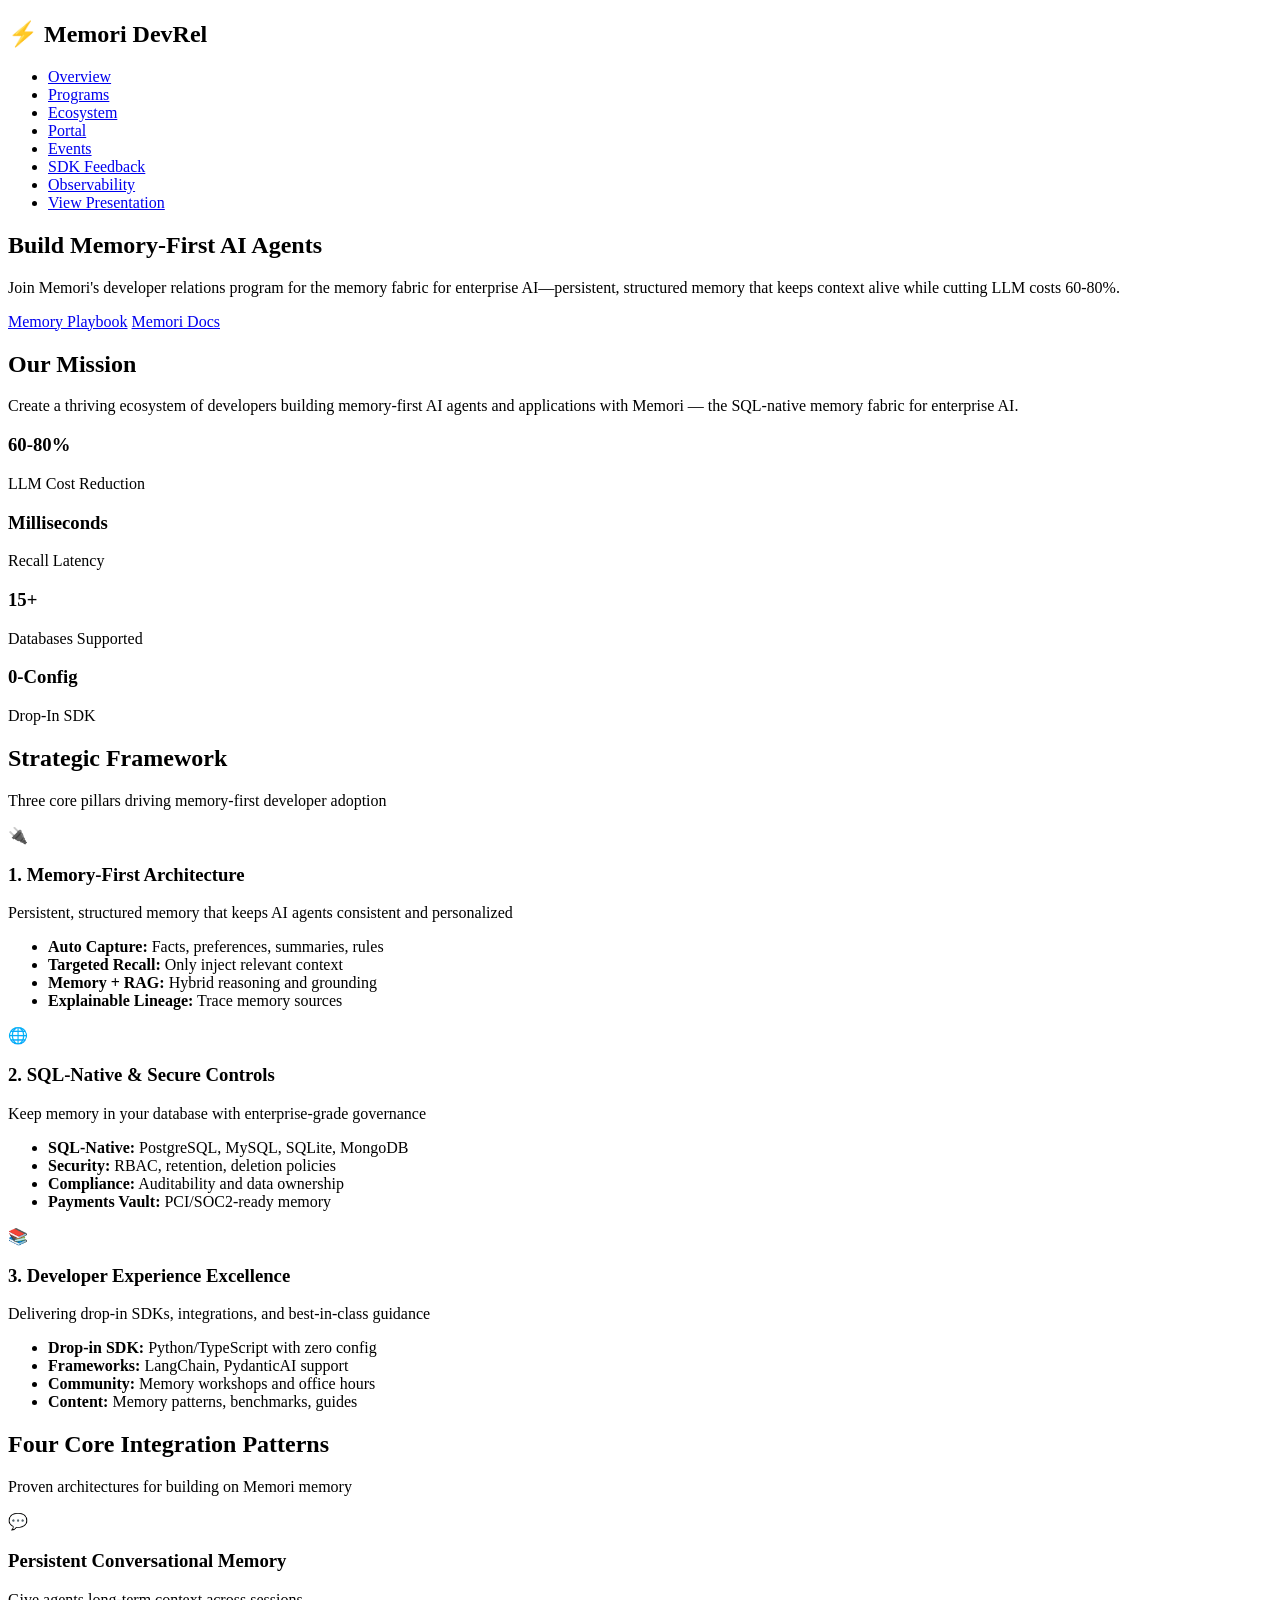
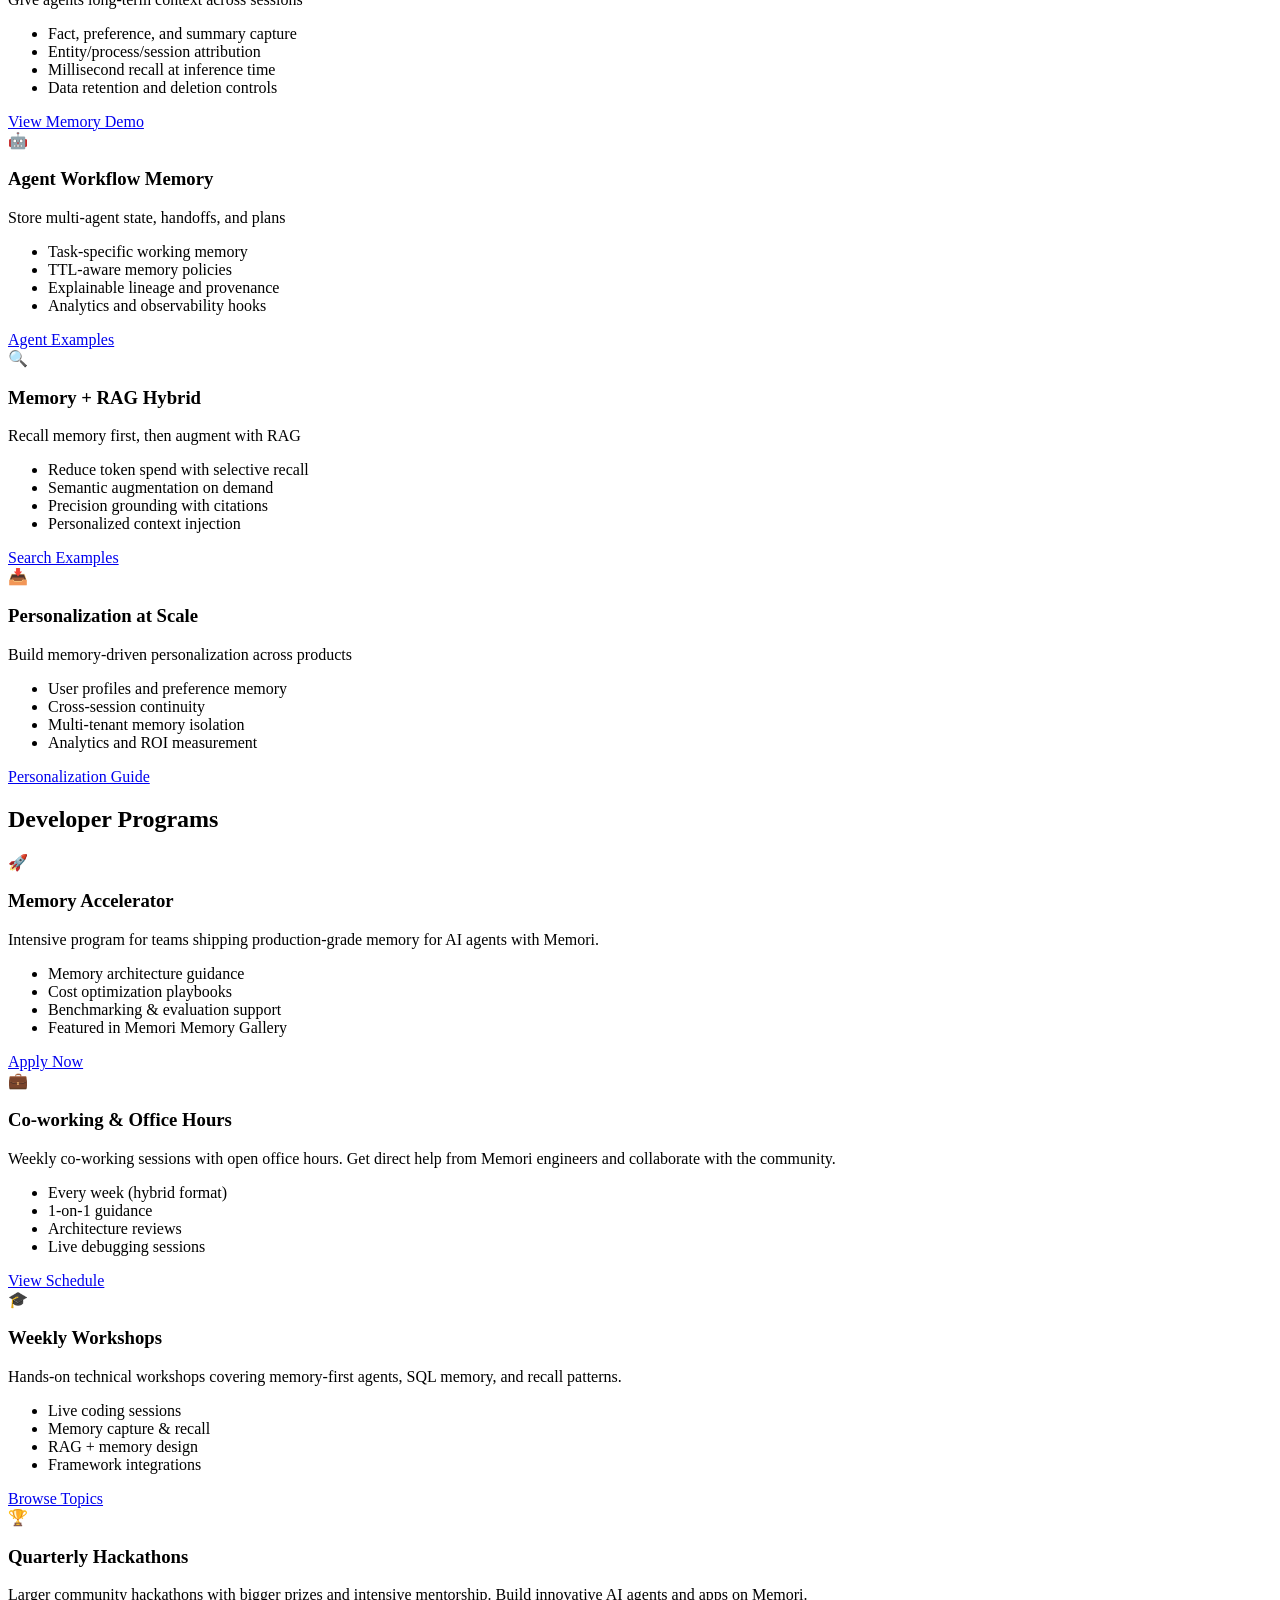
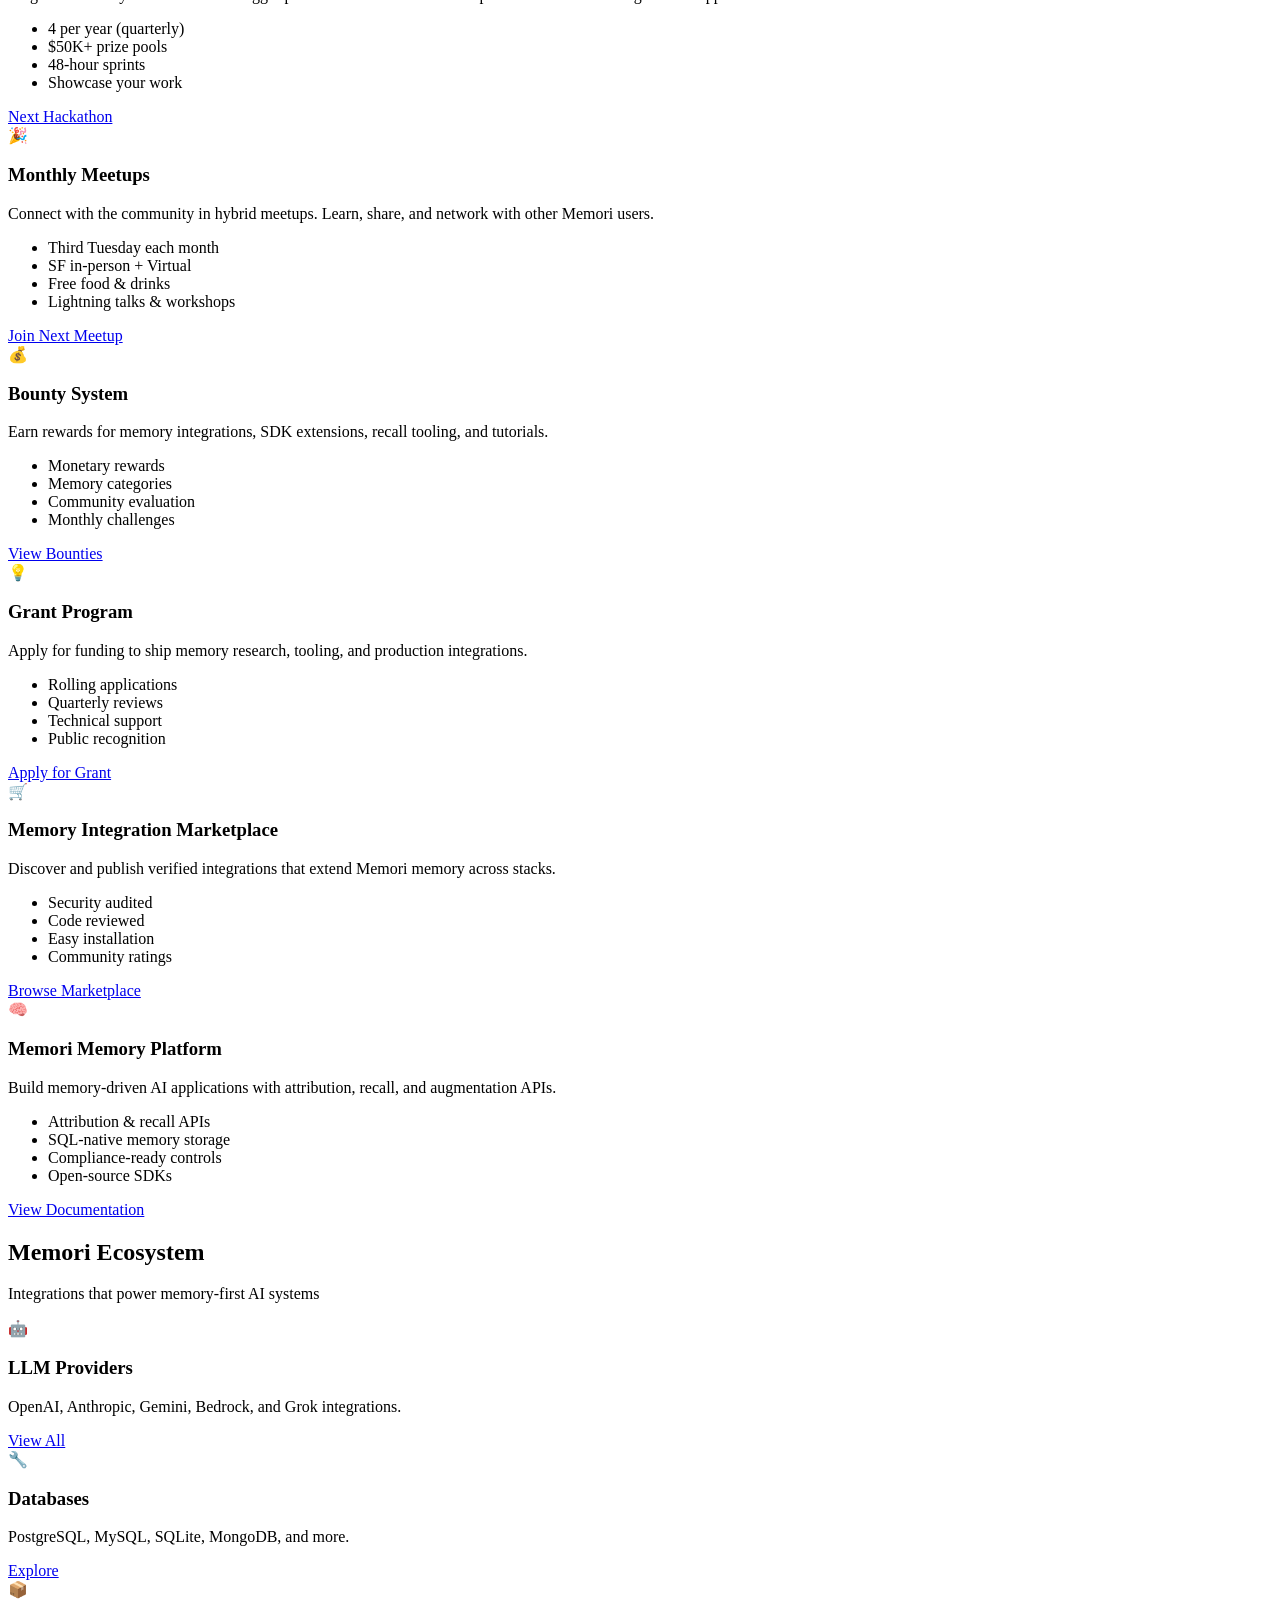
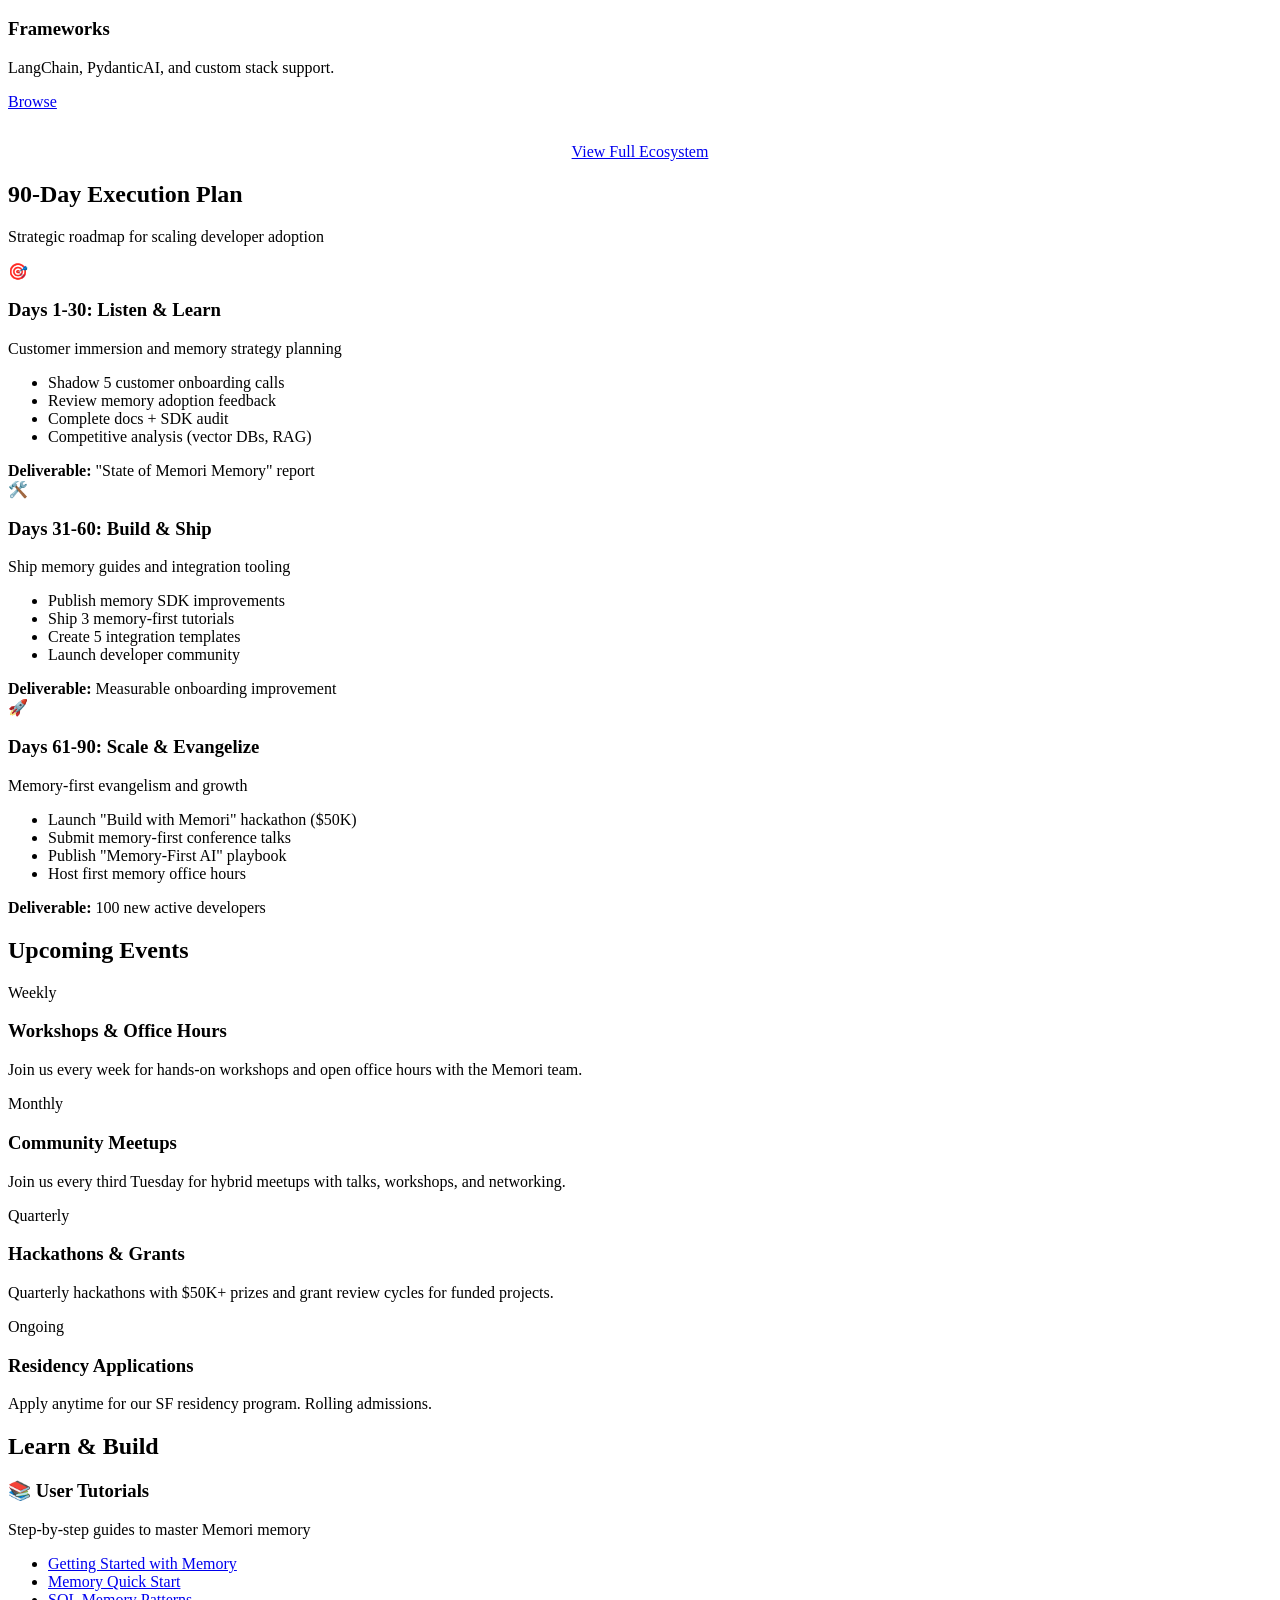
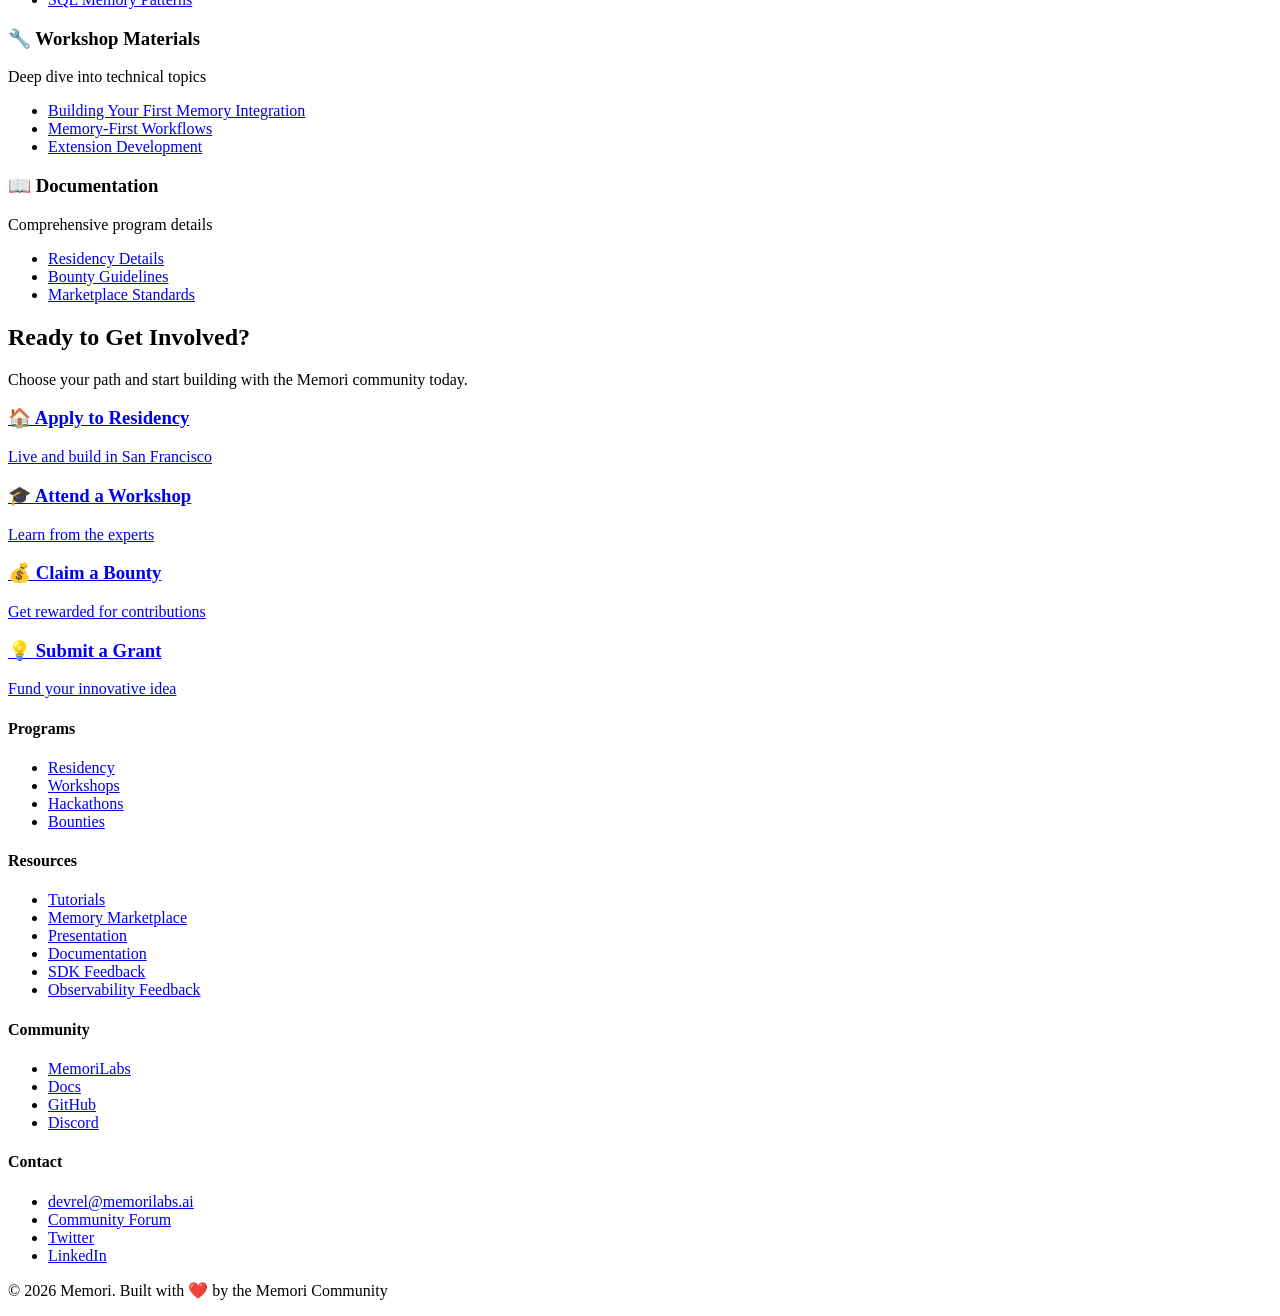
==== index.html @ 52a0c921 "Add SDK feedback pages with developer experience proposals - Add sdk-feedback.html proposing Local D" ====
<!DOCTYPE html>
<html lang="en">
<head>
    <meta charset="UTF-8">
    <meta name="viewport" content="width=device-width, initial-scale=1.0">
    <title>Memori Developer Relations Strategy</title>
    <link rel="stylesheet" href="assets/css/style.css">
</head>
<body>
    <header>
        <nav>
            <div class="logo">
                <h1>⚡ Memori DevRel</h1>
            </div>
            <ul class="nav-links">
                <li><a href="#overview">Overview</a></li>
                <li><a href="#programs">Programs</a></li>
                <li><a href="ecosystem.html">Ecosystem</a></li>
                <li><a href="portal.html">Portal</a></li>
                <li><a href="#events">Events</a></li>
                <li><a href="sdk-feedback.html">SDK Feedback</a></li>
                <li><a href="sdk-feedback-observability.html">Observability</a></li>
                <li><a href="presentation.html" class="cta-btn">View Presentation</a></li>
            </ul>
        </nav>
    </header>

    <section class="hero">
        <div class="hero-content">
            <h1>Build Memory-First AI Agents</h1>
            <p>Join Memori's developer relations program for the memory fabric for enterprise AI—persistent, structured memory that keeps context alive while cutting LLM costs 60-80%.</p>
            <div class="hero-buttons">
                <a href="#programs" class="btn btn-primary">Memory Playbook</a>
                <a href="https://memorilabs.ai/docs" class="btn btn-secondary">Memori Docs</a>
            </div>
        </div>
    </section>

    <section id="overview" class="section">
        <div class="container">
            <h2>Our Mission</h2>
            <p class="lead">Create a thriving ecosystem of developers building memory-first AI agents and applications with Memori — the SQL-native memory fabric for enterprise AI.</p>
            
            <div class="stats">
                <div class="stat-card">
                    <h3>60-80%</h3>
                    <p>LLM Cost Reduction</p>
                </div>
                <div class="stat-card">
                    <h3>Milliseconds</h3>
                    <p>Recall Latency</p>
                </div>
                <div class="stat-card">
                    <h3>15+</h3>
                    <p>Databases Supported</p>
                </div>
                <div class="stat-card">
                    <h3>0-Config</h3>
                    <p>Drop-In SDK</p>
                </div>
            </div>
        </div>
    </section>

    <section id="strategy" class="section bg-light">
        <div class="container">
            <h2>Strategic Framework</h2>
            <p class="lead">Three core pillars driving memory-first developer adoption</p>
            
            <div class="programs-grid">
                <div class="program-card">
                    <div class="program-icon">🔌</div>
                    <h3>1. Memory-First Architecture</h3>
                    <p>Persistent, structured memory that keeps AI agents consistent and personalized</p>
                    <ul class="program-features">
                        <li><strong>Auto Capture:</strong> Facts, preferences, summaries, rules</li>
                        <li><strong>Targeted Recall:</strong> Only inject relevant context</li>
                        <li><strong>Memory + RAG:</strong> Hybrid reasoning and grounding</li>
                        <li><strong>Explainable Lineage:</strong> Trace memory sources</li>
                    </ul>
                </div>
                
                <div class="program-card">
                    <div class="program-icon">🌐</div>
                    <h3>2. SQL-Native & Secure Controls</h3>
                    <p>Keep memory in your database with enterprise-grade governance</p>
                    <ul class="program-features">
                        <li><strong>SQL-Native:</strong> PostgreSQL, MySQL, SQLite, MongoDB</li>
                        <li><strong>Security:</strong> RBAC, retention, deletion policies</li>
                        <li><strong>Compliance:</strong> Auditability and data ownership</li>
                        <li><strong>Payments Vault:</strong> PCI/SOC2-ready memory</li>
                    </ul>
                </div>
                
                <div class="program-card">
                    <div class="program-icon">📚</div>
                    <h3>3. Developer Experience Excellence</h3>
                    <p>Delivering drop-in SDKs, integrations, and best-in-class guidance</p>
                    <ul class="program-features">
                        <li><strong>Drop-in SDK:</strong> Python/TypeScript with zero config</li>
                        <li><strong>Frameworks:</strong> LangChain, PydanticAI support</li>
                        <li><strong>Community:</strong> Memory workshops and office hours</li>
                        <li><strong>Content:</strong> Memory patterns, benchmarks, guides</li>
                    </ul>
                </div>
            </div>
        </div>
    </section>

    <section id="integration-patterns" class="section">
        <div class="container">
            <h2>Four Core Integration Patterns</h2>
            <p class="lead">Proven architectures for building on Memori memory</p>
            
            <div class="programs-grid">
                <div class="program-card">
                    <div class="program-icon">💬</div>
                    <h3>Persistent Conversational Memory</h3>
                    <p>Give agents long-term context across sessions</p>
                    <ul class="program-features">
                        <li>Fact, preference, and summary capture</li>
                        <li>Entity/process/session attribution</li>
                        <li>Millisecond recall at inference time</li>
                        <li>Data retention and deletion controls</li>
                    </ul>
                    <a href="demo/memori-chat-demo.tsx" class="btn btn-outline">View Memory Demo</a>
                </div>
                
                <div class="program-card">
                    <div class="program-icon">🤖</div>
                    <h3>Agent Workflow Memory</h3>
                    <p>Store multi-agent state, handoffs, and plans</p>
                    <ul class="program-features">
                        <li>Task-specific working memory</li>
                        <li>TTL-aware memory policies</li>
                        <li>Explainable lineage and provenance</li>
                        <li>Analytics and observability hooks</li>
                    </ul>
                    <a href="viewer.html?doc=agent-examples" class="btn btn-outline">Agent Examples</a>
                </div>
                
                <div class="program-card">
                    <div class="program-icon">🔍</div>
                    <h3>Memory + RAG Hybrid</h3>
                    <p>Recall memory first, then augment with RAG</p>
                    <ul class="program-features">
                        <li>Reduce token spend with selective recall</li>
                        <li>Semantic augmentation on demand</li>
                        <li>Precision grounding with citations</li>
                        <li>Personalized context injection</li>
                    </ul>
                    <a href="viewer.html?doc=search-examples" class="btn btn-outline">Search Examples</a>
                </div>
                
                <div class="program-card">
                    <div class="program-icon">📥</div>
                    <h3>Personalization at Scale</h3>
                    <p>Build memory-driven personalization across products</p>
                    <ul class="program-features">
                        <li>User profiles and preference memory</li>
                        <li>Cross-session continuity</li>
                        <li>Multi-tenant memory isolation</li>
                        <li>Analytics and ROI measurement</li>
                    </ul>
                    <a href="viewer.html?doc=indexing-examples" class="btn btn-outline">Personalization Guide</a>
                </div>
            </div>
        </div>
    </section>

    <section id="programs" class="section bg-dark">
        <div class="container">
            <h2>Developer Programs</h2>
            <div class="programs-grid">
                
                <div class="program-card">
                    <div class="program-icon">🚀</div>
                    <h3>Memory Accelerator</h3>
                    <p>Intensive program for teams shipping production-grade memory for AI agents with Memori.</p>
                    <ul class="program-features">
                        <li>Memory architecture guidance</li>
                        <li>Cost optimization playbooks</li>
                        <li>Benchmarking & evaluation support</li>
                        <li>Featured in Memori Memory Gallery</li>
                    </ul>
                    <a href="viewer.html?doc=hacker-house-app" class="btn btn-outline">Apply Now</a>
                </div>

                <div class="program-card">
                    <div class="program-icon">💼</div>
                    <h3>Co-working & Office Hours</h3>
                    <p>Weekly co-working sessions with open office hours. Get direct help from Memori engineers and collaborate with the community.</p>
                    <ul class="program-features">
                        <li>Every week (hybrid format)</li>
                        <li>1-on-1 guidance</li>
                        <li>Architecture reviews</li>
                        <li>Live debugging sessions</li>
                    </ul>
                    <a href="viewer.html?doc=co-working" class="btn btn-outline">View Schedule</a>
                </div>

                <div class="program-card">
                    <div class="program-icon">🎓</div>
                    <h3>Weekly Workshops</h3>
                    <p>Hands-on technical workshops covering memory-first agents, SQL memory, and recall patterns.</p>
                    <ul class="program-features">
                        <li>Live coding sessions</li>
                        <li>Memory capture & recall</li>
                        <li>RAG + memory design</li>
                        <li>Framework integrations</li>
                    </ul>
                    <a href="viewer.html?doc=workshops" class="btn btn-outline">Browse Topics</a>
                </div>

                <div class="program-card">
                    <div class="program-icon">🏆</div>
                    <h3>Quarterly Hackathons</h3>
                    <p>Larger community hackathons with bigger prizes and intensive mentorship. Build innovative AI agents and apps on Memori.</p>
                    <ul class="program-features">
                        <li>4 per year (quarterly)</li>
                        <li>$50K+ prize pools</li>
                        <li>48-hour sprints</li>
                        <li>Showcase your work</li>
                    </ul>
                    <a href="viewer.html?doc=hackathons" class="btn btn-outline">Next Hackathon</a>
                </div>

                <div class="program-card">
                    <div class="program-icon">🎉</div>
                    <h3>Monthly Meetups</h3>
                    <p>Connect with the community in hybrid meetups. Learn, share, and network with other Memori users.</p>
                    <ul class="program-features">
                        <li>Third Tuesday each month</li>
                        <li>SF in-person + Virtual</li>
                        <li>Free food & drinks</li>
                        <li>Lightning talks & workshops</li>
                    </ul>
                    <a href="viewer.html?doc=meetups" class="btn btn-outline">Join Next Meetup</a>
                </div>

                <div class="program-card">
                    <div class="program-icon">💰</div>
                    <h3>Bounty System</h3>
                    <p>Earn rewards for memory integrations, SDK extensions, recall tooling, and tutorials.</p>
                    <ul class="program-features">
                        <li>Monetary rewards</li>
                        <li>Memory categories</li>
                        <li>Community evaluation</li>
                        <li>Monthly challenges</li>
                    </ul>
                    <a href="viewer.html?doc=bounty-system" class="btn btn-outline">View Bounties</a>
                </div>

                <div class="program-card">
                    <div class="program-icon">💡</div>
                    <h3>Grant Program</h3>
                    <p>Apply for funding to ship memory research, tooling, and production integrations.</p>
                    <ul class="program-features">
                        <li>Rolling applications</li>
                        <li>Quarterly reviews</li>
                        <li>Technical support</li>
                        <li>Public recognition</li>
                    </ul>
                    <a href="viewer.html?doc=grant-program" class="btn btn-outline">Apply for Grant</a>
                </div>

                <div class="program-card">
                    <div class="program-icon">🛒</div>
                    <h3>Memory Integration Marketplace</h3>
                    <p>Discover and publish verified integrations that extend Memori memory across stacks.</p>
                    <ul class="program-features">
                        <li>Security audited</li>
                        <li>Code reviewed</li>
                        <li>Easy installation</li>
                        <li>Community ratings</li>
                    </ul>
                    <a href="viewer.html?doc=mcp-marketplace" class="btn btn-outline">Browse Marketplace</a>
                </div>

                <div class="program-card">
                    <div class="program-icon">🧠</div>
                    <h3>Memori Memory Platform</h3>
                    <p>Build memory-driven AI applications with attribution, recall, and augmentation APIs.</p>
                    <ul class="program-features">
                        <li>Attribution & recall APIs</li>
                        <li>SQL-native memory storage</li>
                        <li>Compliance-ready controls</li>
                        <li>Open-source SDKs</li>
                    </ul>
                    <a href="https://memorilabs.ai/docs" class="btn btn-outline">View Documentation</a>
                </div>

            </div>
        </div>
    </section>

    <section id="ecosystem" class="section">
        <div class="container">
            <h2>Memori Ecosystem</h2>
            <p class="lead">Integrations that power memory-first AI systems</p>
            <div class="programs-grid">
                <div class="program-card">
                    <div class="program-icon">🤖</div>
                    <h3>LLM Providers</h3>
                    <p>OpenAI, Anthropic, Gemini, Bedrock, and Grok integrations.</p>
                    <a href="ecosystem.html" class="btn btn-outline">View All</a>
                </div>
                <div class="program-card">
                    <div class="program-icon">🔧</div>
                    <h3>Databases</h3>
                    <p>PostgreSQL, MySQL, SQLite, MongoDB, and more.</p>
                    <a href="ecosystem.html" class="btn btn-outline">Explore</a>
                </div>
                <div class="program-card">
                    <div class="program-icon">📦</div>
                    <h3>Frameworks</h3>
                    <p>LangChain, PydanticAI, and custom stack support.</p>
                    <a href="ecosystem.html" class="btn btn-outline">Browse</a>
                </div>
            </div>
            <div style="text-align: center; margin-top: 2rem;">
                <a href="ecosystem.html" class="btn btn-primary">View Full Ecosystem</a>
            </div>
        </div>
    </section>

    <section id="roadmap" class="section bg-dark">
        <div class="container">
            <h2>90-Day Execution Plan</h2>
            <p class="lead">Strategic roadmap for scaling developer adoption</p>
            
            <div class="programs-grid">
                <div class="program-card">
                    <div class="program-icon">🎯</div>
                    <h3>Days 1-30: Listen & Learn</h3>
                    <p>Customer immersion and memory strategy planning</p>
                    <ul class="program-features">
                        <li>Shadow 5 customer onboarding calls</li>
                        <li>Review memory adoption feedback</li>
                        <li>Complete docs + SDK audit</li>
                        <li>Competitive analysis (vector DBs, RAG)</li>
                    </ul>
                    <div class="deliverable"><strong>Deliverable:</strong> "State of Memori Memory" report</div>
                </div>
                
                <div class="program-card">
                    <div class="program-icon">🛠️</div>
                    <h3>Days 31-60: Build & Ship</h3>
                    <p>Ship memory guides and integration tooling</p>
                    <ul class="program-features">
                        <li>Publish memory SDK improvements</li>
                        <li>Ship 3 memory-first tutorials</li>
                        <li>Create 5 integration templates</li>
                        <li>Launch developer community</li>
                    </ul>
                    <div class="deliverable"><strong>Deliverable:</strong> Measurable onboarding improvement</div>
                </div>
                
                <div class="program-card">
                    <div class="program-icon">🚀</div>
                    <h3>Days 61-90: Scale & Evangelize</h3>
                    <p>Memory-first evangelism and growth</p>
                    <ul class="program-features">
                        <li>Launch "Build with Memori" hackathon ($50K)</li>
                        <li>Submit memory-first conference talks</li>
                        <li>Publish "Memory-First AI" playbook</li>
                        <li>Host first memory office hours</li>
                    </ul>
                    <div class="deliverable"><strong>Deliverable:</strong> 100 new active developers</div>
                </div>
            </div>
        </div>
    </section>

    <section id="events" class="section">
        <div class="container">
            <h2>Upcoming Events</h2>
            <div class="events-timeline">
                <div class="event-item">
                    <div class="event-date">Weekly</div>
                    <div class="event-details">
                        <h3>Workshops & Office Hours</h3>
                        <p>Join us every week for hands-on workshops and open office hours with the Memori team.</p>
                    </div>
                </div>
                <div class="event-item">
                    <div class="event-date">Monthly</div>
                    <div class="event-details">
                        <h3>Community Meetups</h3>
                        <p>Join us every third Tuesday for hybrid meetups with talks, workshops, and networking.</p>
                    </div>
                </div>
                <div class="event-item">
                    <div class="event-date">Quarterly</div>
                    <div class="event-details">
                        <h3>Hackathons & Grants</h3>
                        <p>Quarterly hackathons with $50K+ prizes and grant review cycles for funded projects.</p>
                    </div>
                </div>
                <div class="event-item">
                    <div class="event-date">Ongoing</div>
                    <div class="event-details">
                        <h3>Residency Applications</h3>
                        <p>Apply anytime for our SF residency program. Rolling admissions.</p>
                    </div>
                </div>
            </div>
        </div>
    </section>

    <section id="tutorials" class="section bg-light">
        <div class="container">
            <h2>Learn & Build</h2>
            <div class="tutorial-grid">
                <div class="tutorial-card">
                    <h3>📚 User Tutorials</h3>
                    <p>Step-by-step guides to master Memori memory</p>
                    <ul>
                        <li><a href="viewer.html?doc=getting-started">Getting Started with Memory</a></li>
                        <li><a href="viewer.html?doc=mcp-quickstart">Memory Quick Start</a></li>
                        <li><a href="viewer.html?doc=advanced-workflows">SQL Memory Patterns</a></li>
                    </ul>
                </div>
                <div class="tutorial-card">
                    <h3>🔧 Workshop Materials</h3>
                    <p>Deep dive into technical topics</p>
                    <ul>
                        <li><a href="workshops/memory-basics/">Building Your First Memory Integration</a></li>
                        <li><a href="workshops/memory-ai-workflows/">Memory-First Workflows</a></li>
                        <li><a href="workshops/extension-development/">Extension Development</a></li>
                    </ul>
                </div>
                <div class="tutorial-card">
                    <h3>📖 Documentation</h3>
                    <p>Comprehensive program details</p>
                    <ul>
                        <li><a href="viewer.html?doc=hacker-house-details">Residency Details</a></li>
                        <li><a href="viewer.html?doc=bounty-system">Bounty Guidelines</a></li>
                        <li><a href="viewer.html?doc=mcp-marketplace">Marketplace Standards</a></li>
                    </ul>
                </div>
            </div>
        </div>
    </section>

    <section id="get-involved" class="section cta-section">
        <div class="container">
            <h2>Ready to Get Involved?</h2>
            <p class="lead">Choose your path and start building with the Memori community today.</p>
            <div class="cta-grid">
                <a href="viewer.html?doc=hacker-house-app" class="cta-card">
                    <h3>🏠 Apply to Residency</h3>
                    <p>Live and build in San Francisco</p>
                </a>
                <a href="viewer.html?doc=workshops" class="cta-card">
                    <h3>🎓 Attend a Workshop</h3>
                    <p>Learn from the experts</p>
                </a>
                <a href="viewer.html?doc=bounty-system" class="cta-card">
                    <h3>💰 Claim a Bounty</h3>
                    <p>Get rewarded for contributions</p>
                </a>
                <a href="viewer.html?doc=grant-application" class="cta-card">
                    <h3>💡 Submit a Grant</h3>
                    <p>Fund your innovative idea</p>
                </a>
            </div>
        </div>
    </section>

    <footer>
        <div class="container">
            <div class="footer-content">
                <div class="footer-section">
                    <h4>Programs</h4>
                    <ul>
                        <li><a href="viewer.html?doc=hacker-house-details">Residency</a></li>
                        <li><a href="viewer.html?doc=workshops">Workshops</a></li>
                        <li><a href="viewer.html?doc=hackathons">Hackathons</a></li>
                        <li><a href="viewer.html?doc=bounty-system">Bounties</a></li>
                    </ul>
                </div>
                <div class="footer-section">
                    <h4>Resources</h4>
                    <ul>
                        <li><a href="viewer.html?doc=getting-started">Tutorials</a></li>
                        <li><a href="viewer.html?doc=mcp-marketplace">Memory Marketplace</a></li>
                        <li><a href="presentation.html">Presentation</a></li>
                        <li><a href="portal.html">Documentation</a></li>
                        <li><a href="sdk-feedback.html">SDK Feedback</a></li>
                        <li><a href="sdk-feedback-observability.html">Observability Feedback</a></li>
                    </ul>
                </div>
                <div class="footer-section">
                    <h4>Community</h4>
                    <ul>
                        <li><a href="https://memorilabs.ai">MemoriLabs</a></li>
                        <li><a href="https://memorilabs.ai/docs">Docs</a></li>
                        <li><a href="https://github.com/MemoriLabs/Memori">GitHub</a></li>
                        <li><a href="#">Discord</a></li>
                    </ul>
                </div>
                <div class="footer-section">
                    <h4>Contact</h4>
                    <ul>
                        <li><a href="#">devrel@memorilabs.ai</a></li>
                        <li><a href="#">Community Forum</a></li>
                        <li><a href="#">Twitter</a></li>
                        <li><a href="#">LinkedIn</a></li>
                    </ul>
                </div>
            </div>
            <div class="footer-bottom">
                <p>&copy; 2026 Memori. Built with ❤️ by the Memori Community</p>
            </div>
        </div>
    </footer>
</body>
</html>
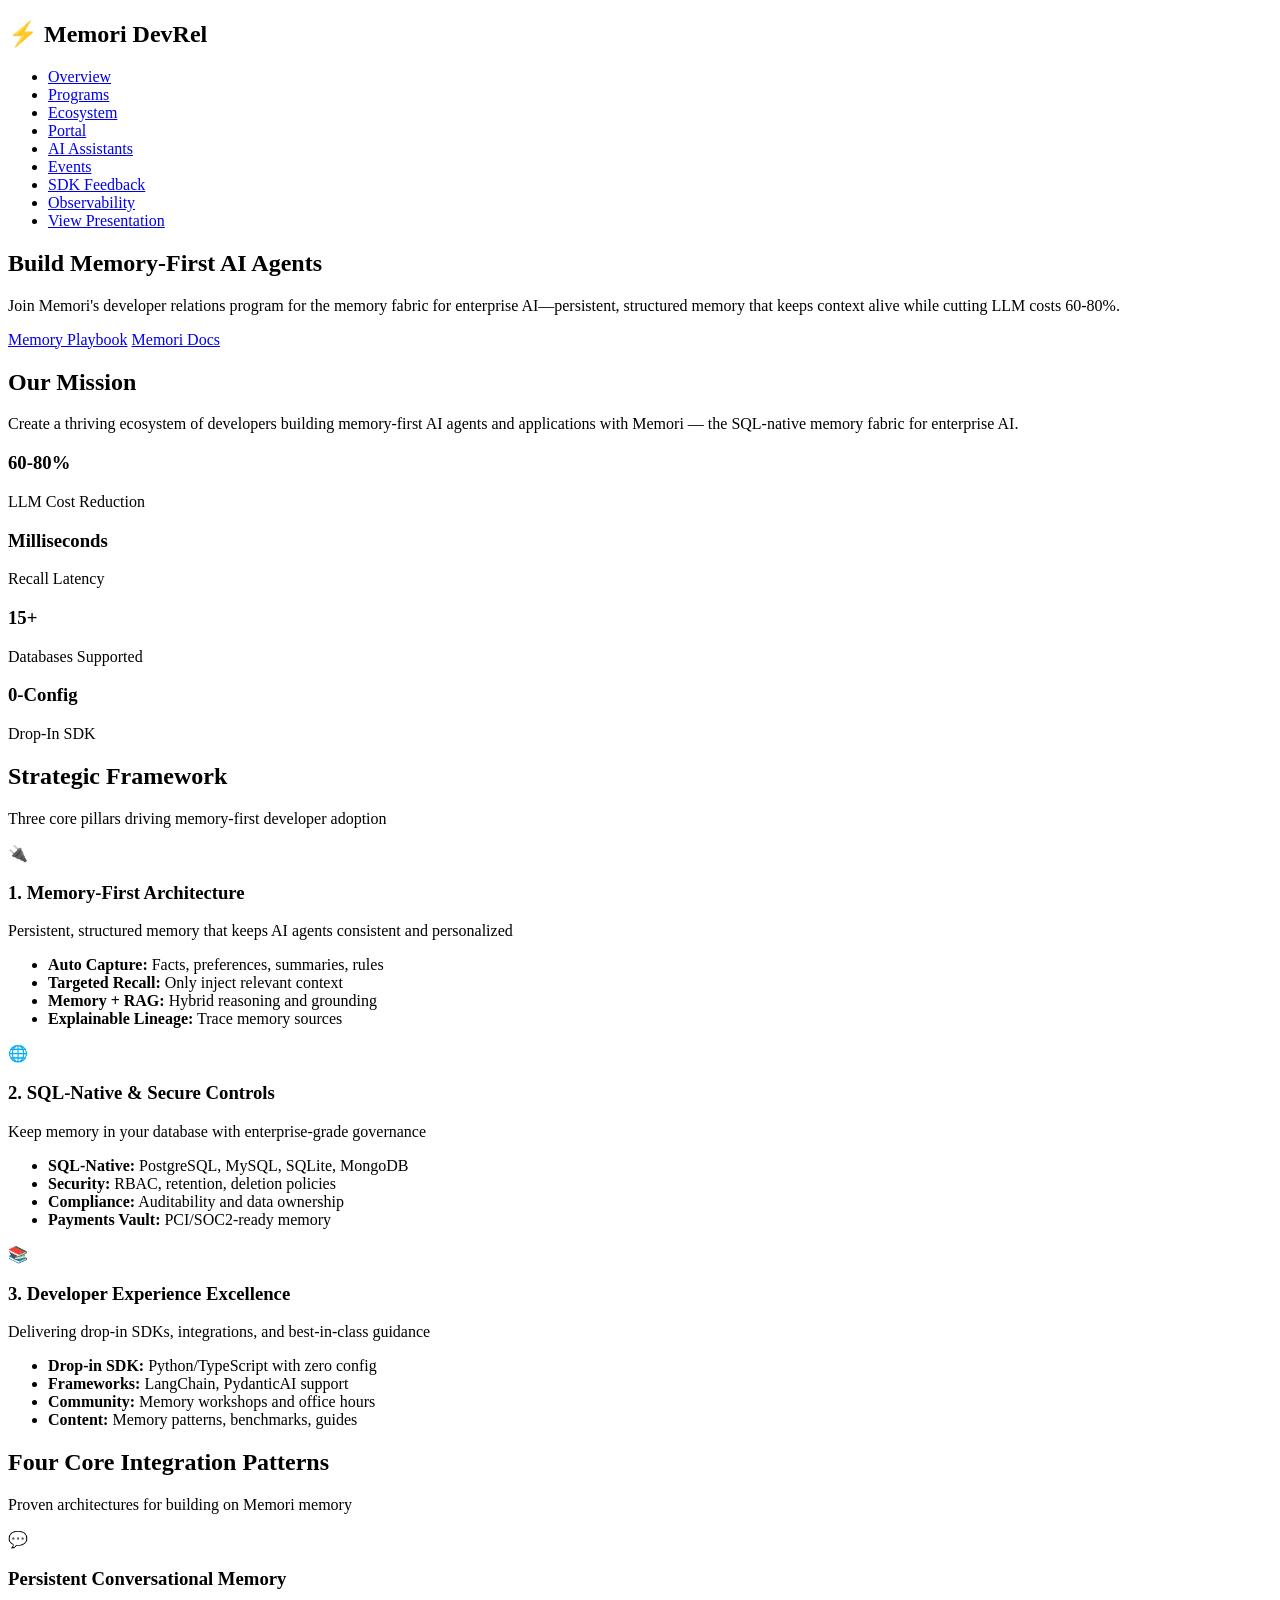
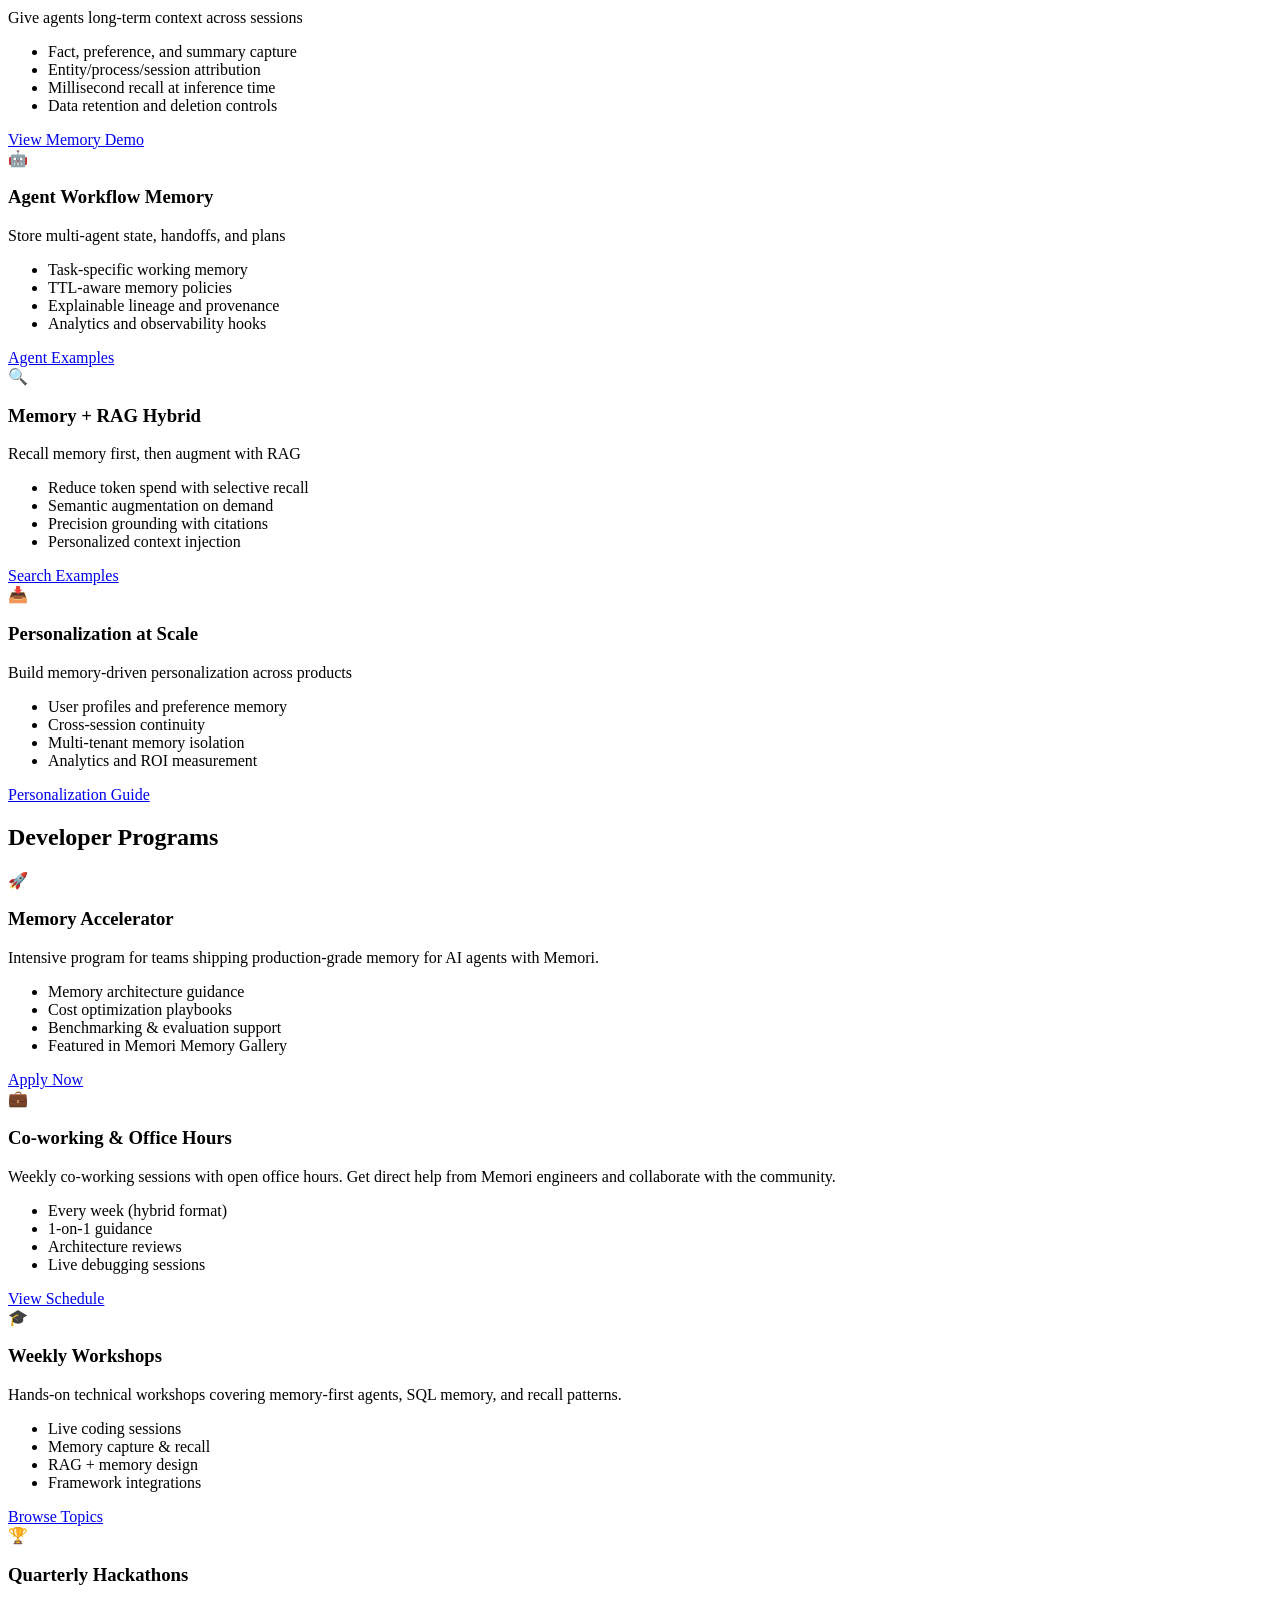
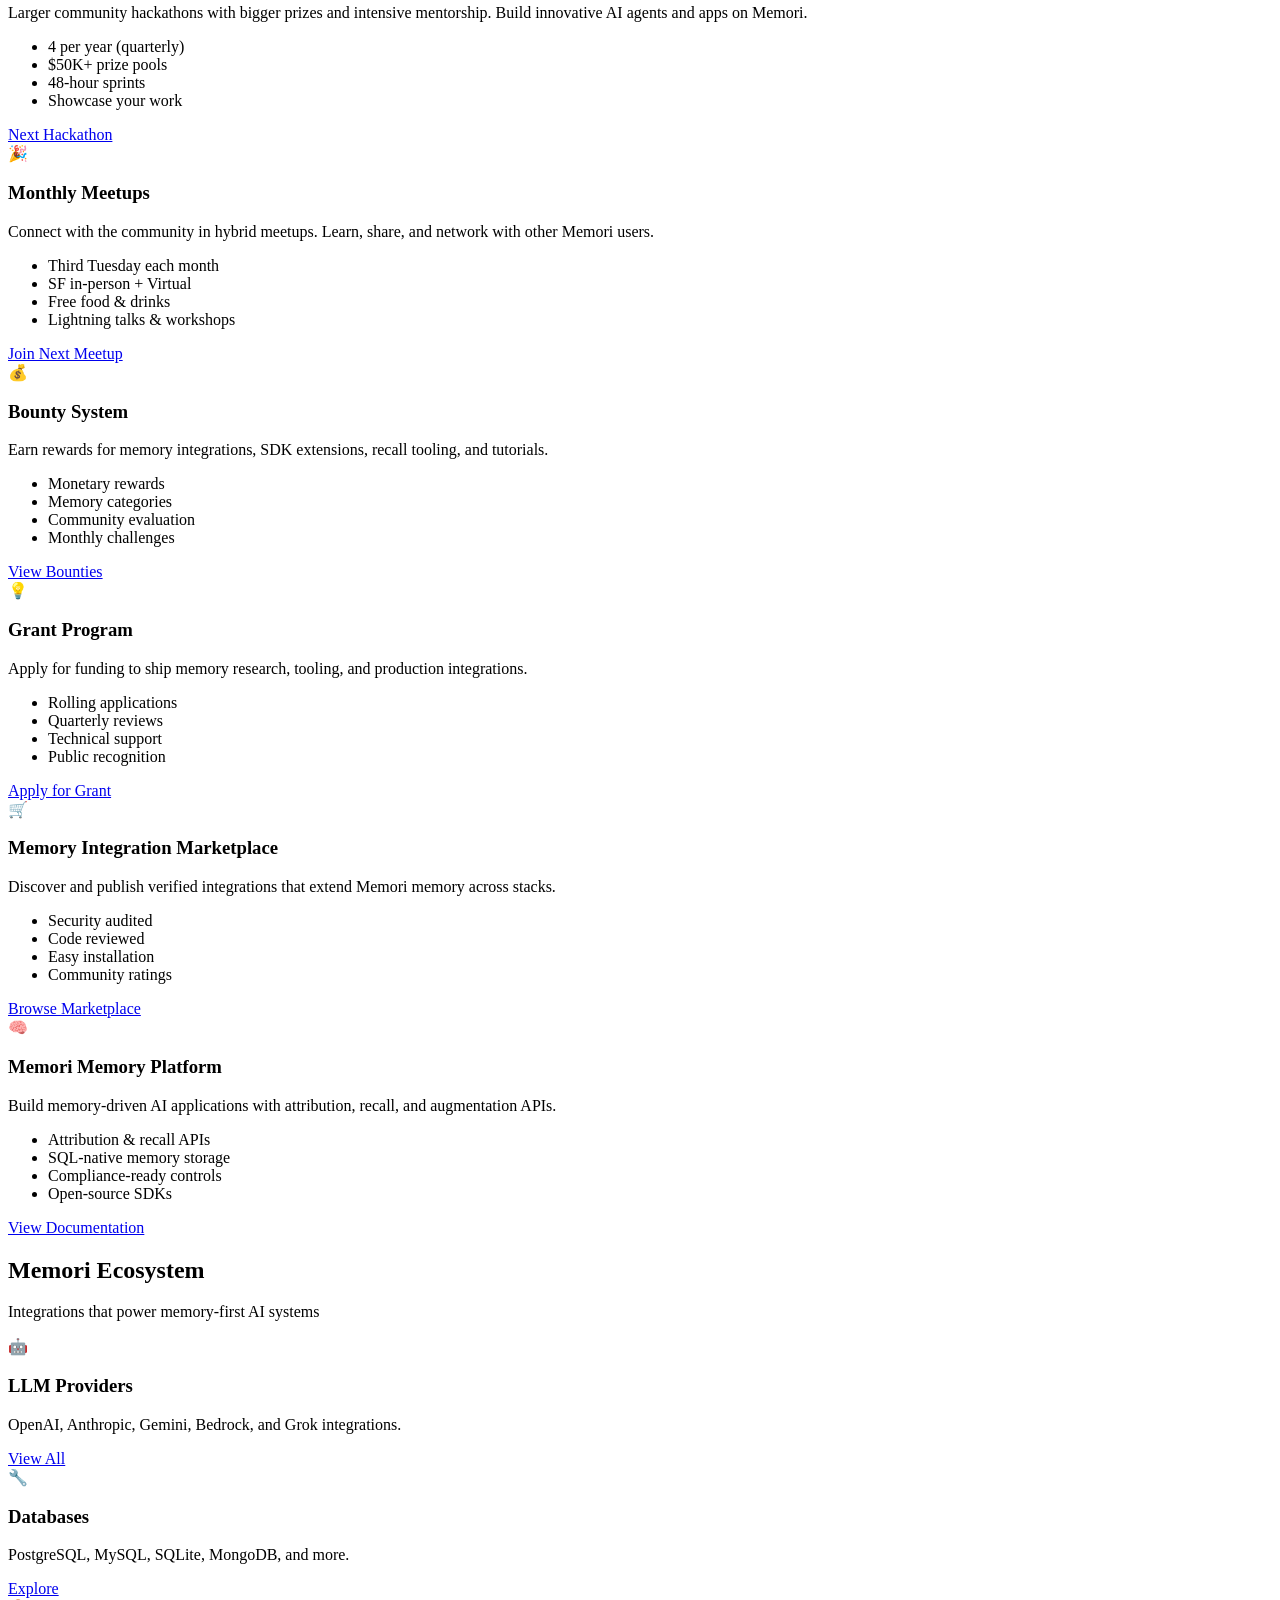
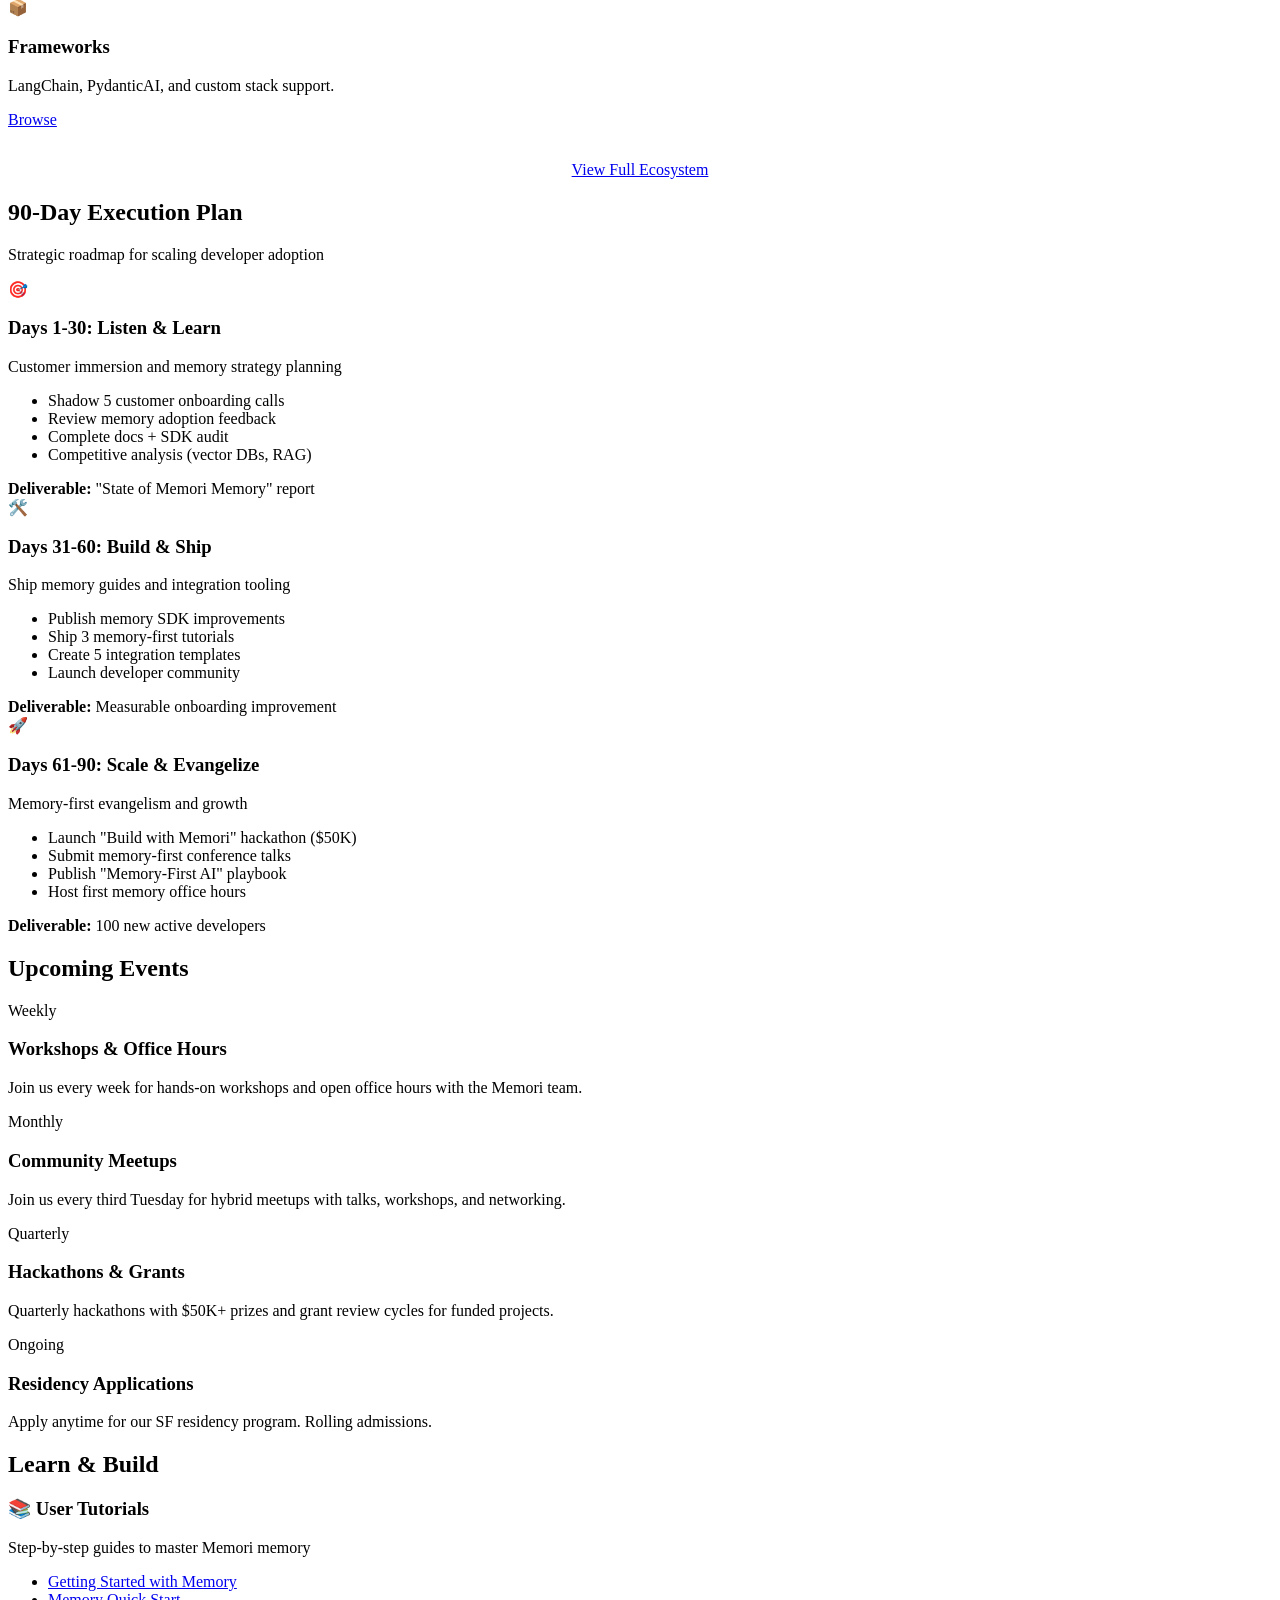
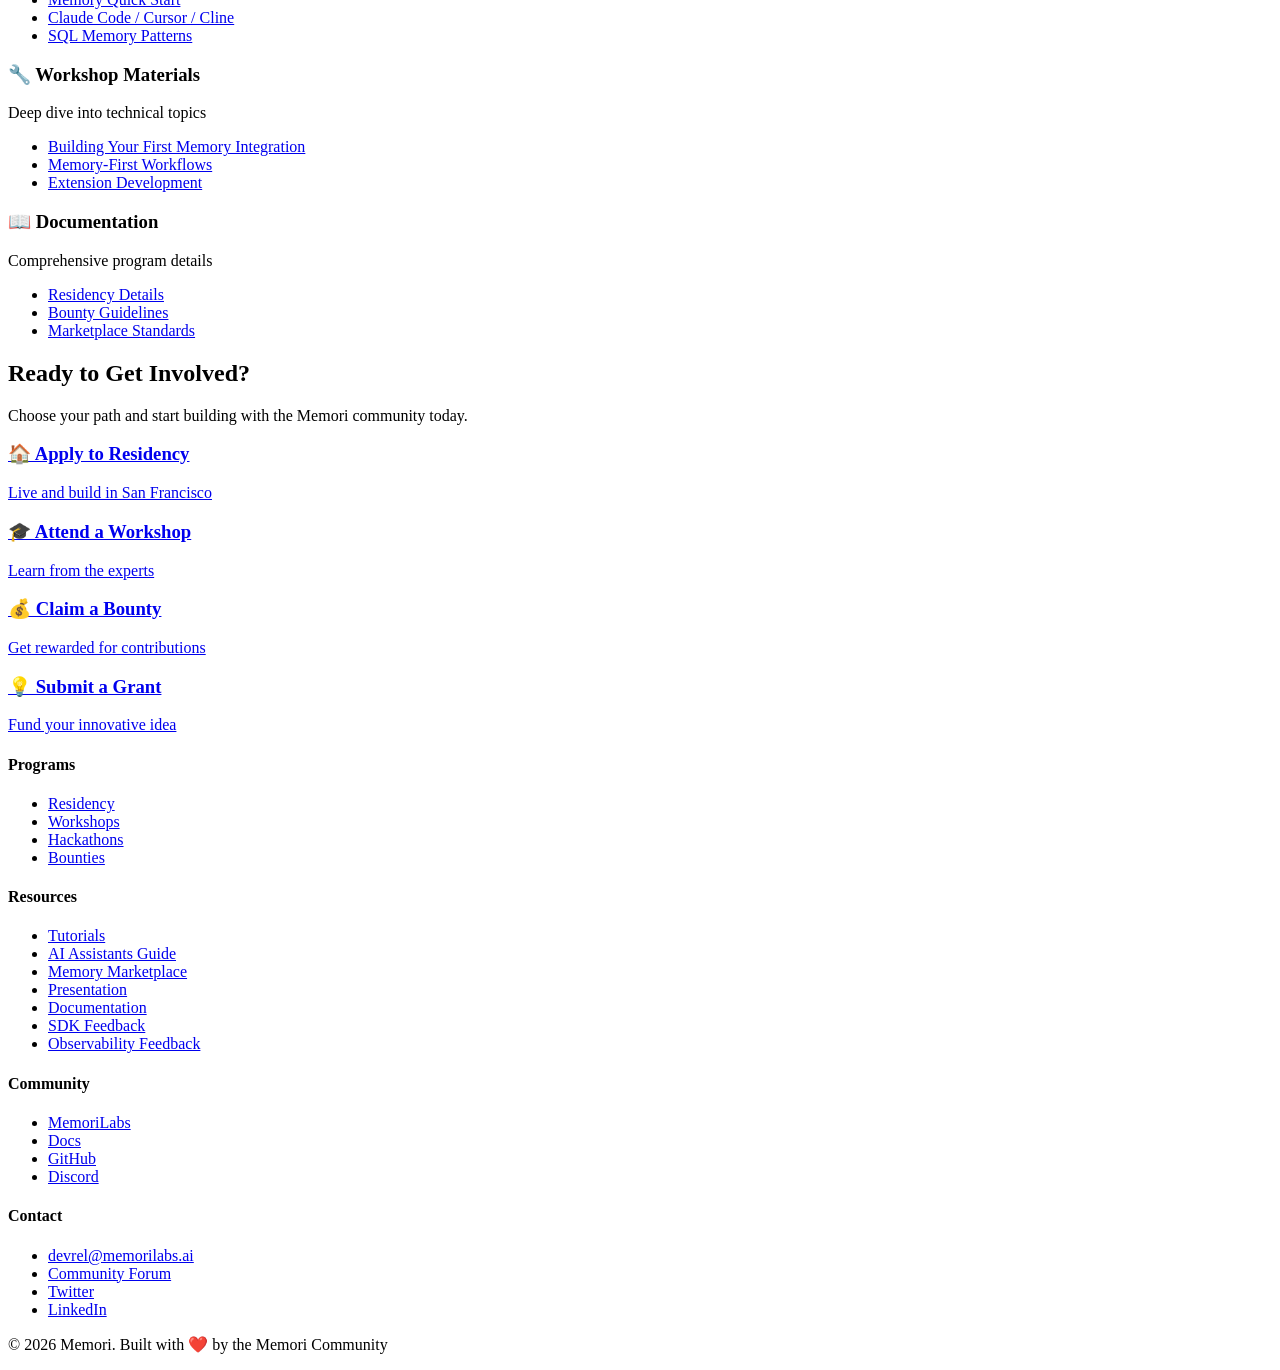
==== commit 1db04932: "Add AI coding assistants integration guide Addresses GitHub issue #66 asking how to use Memori with " ====
--- a/index.html
+++ b/index.html
@@ -17,6 +17,7 @@
                 <li><a href="#programs">Programs</a></li>
                 <li><a href="ecosystem.html">Ecosystem</a></li>
                 <li><a href="portal.html">Portal</a></li>
+                <li><a href="ai-assistants.html">AI Assistants</a></li>
                 <li><a href="#events">Events</a></li>
                 <li><a href="sdk-feedback.html">SDK Feedback</a></li>
                 <li><a href="sdk-feedback-observability.html">Observability</a></li>
@@ -418,6 +419,7 @@
                     <ul>
                         <li><a href="viewer.html?doc=getting-started">Getting Started with Memory</a></li>
                         <li><a href="viewer.html?doc=mcp-quickstart">Memory Quick Start</a></li>
+                        <li><a href="ai-assistants.html">Claude Code / Cursor / Cline</a></li>
                         <li><a href="viewer.html?doc=advanced-workflows">SQL Memory Patterns</a></li>
                     </ul>
                 </div>
@@ -484,6 +486,7 @@
                     <h4>Resources</h4>
                     <ul>
                         <li><a href="viewer.html?doc=getting-started">Tutorials</a></li>
+                        <li><a href="ai-assistants.html">AI Assistants Guide</a></li>
                         <li><a href="viewer.html?doc=mcp-marketplace">Memory Marketplace</a></li>
                         <li><a href="presentation.html">Presentation</a></li>
                         <li><a href="portal.html">Documentation</a></li>
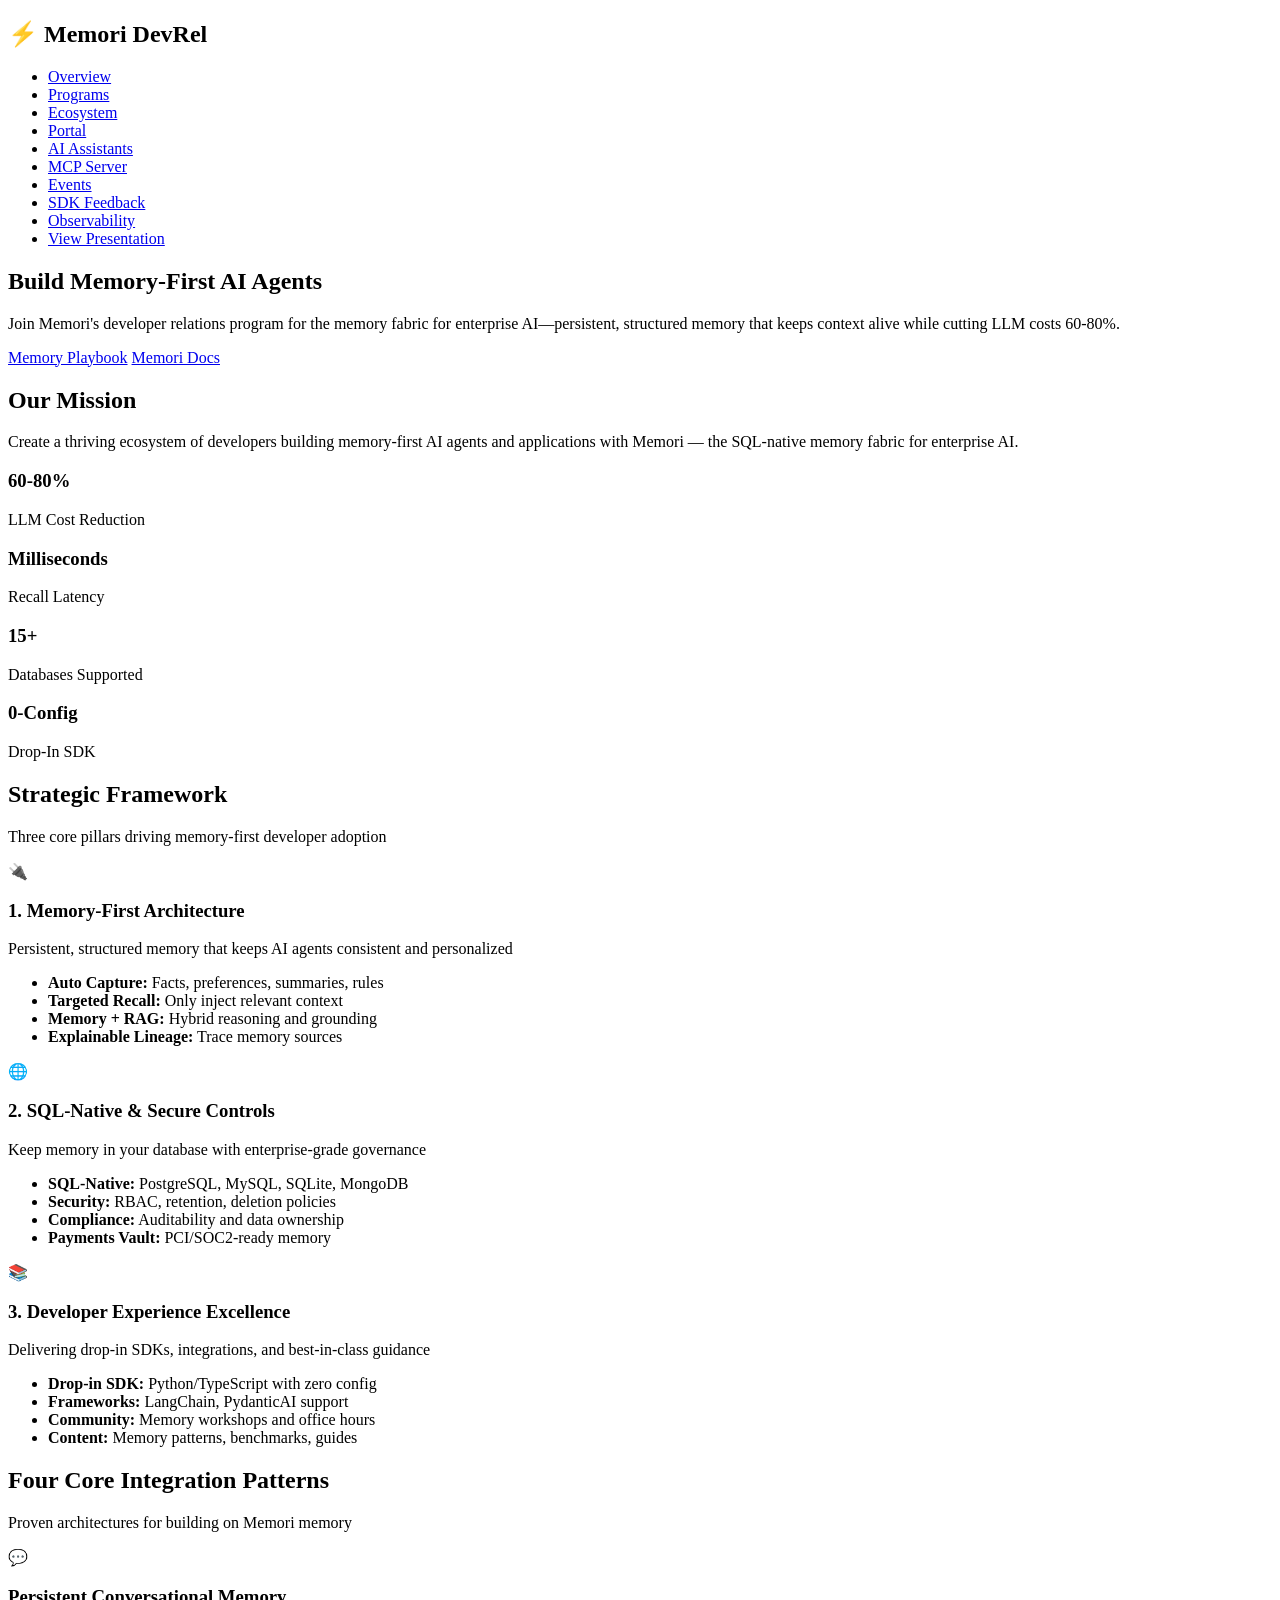
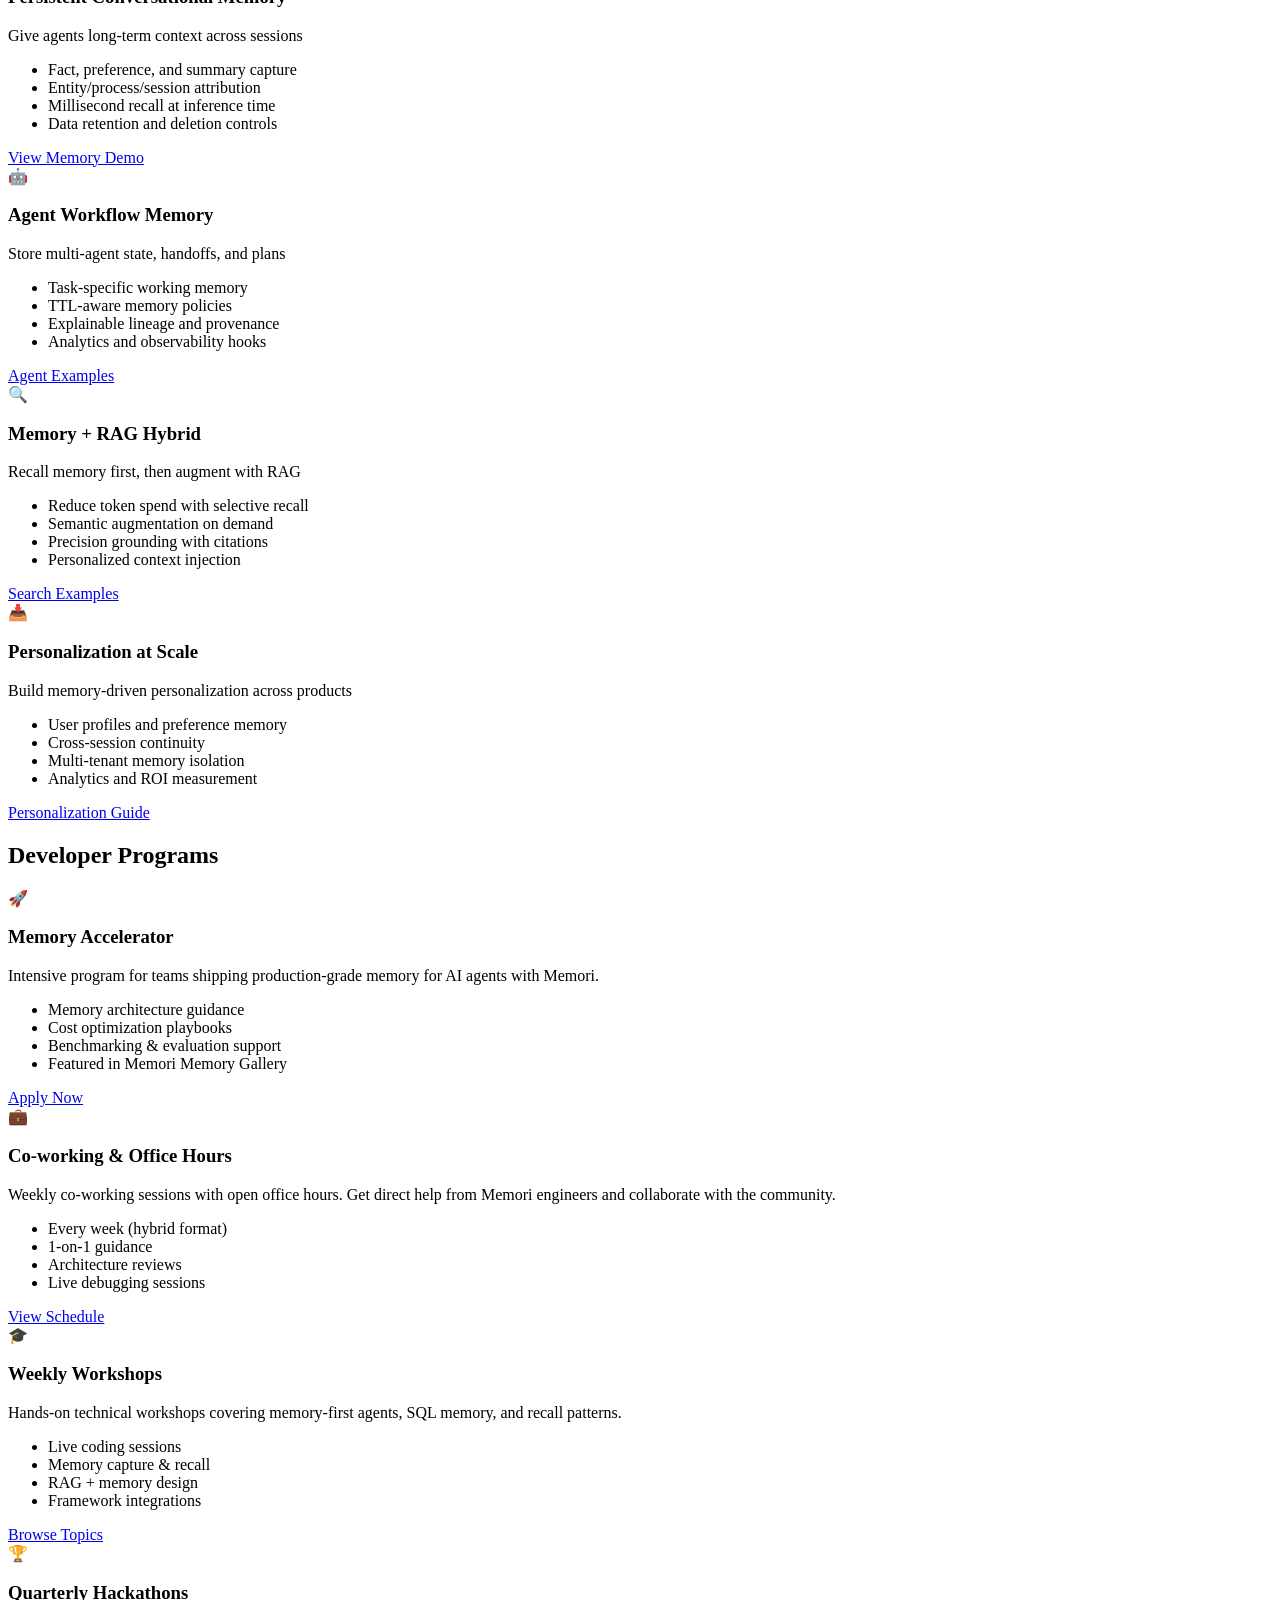
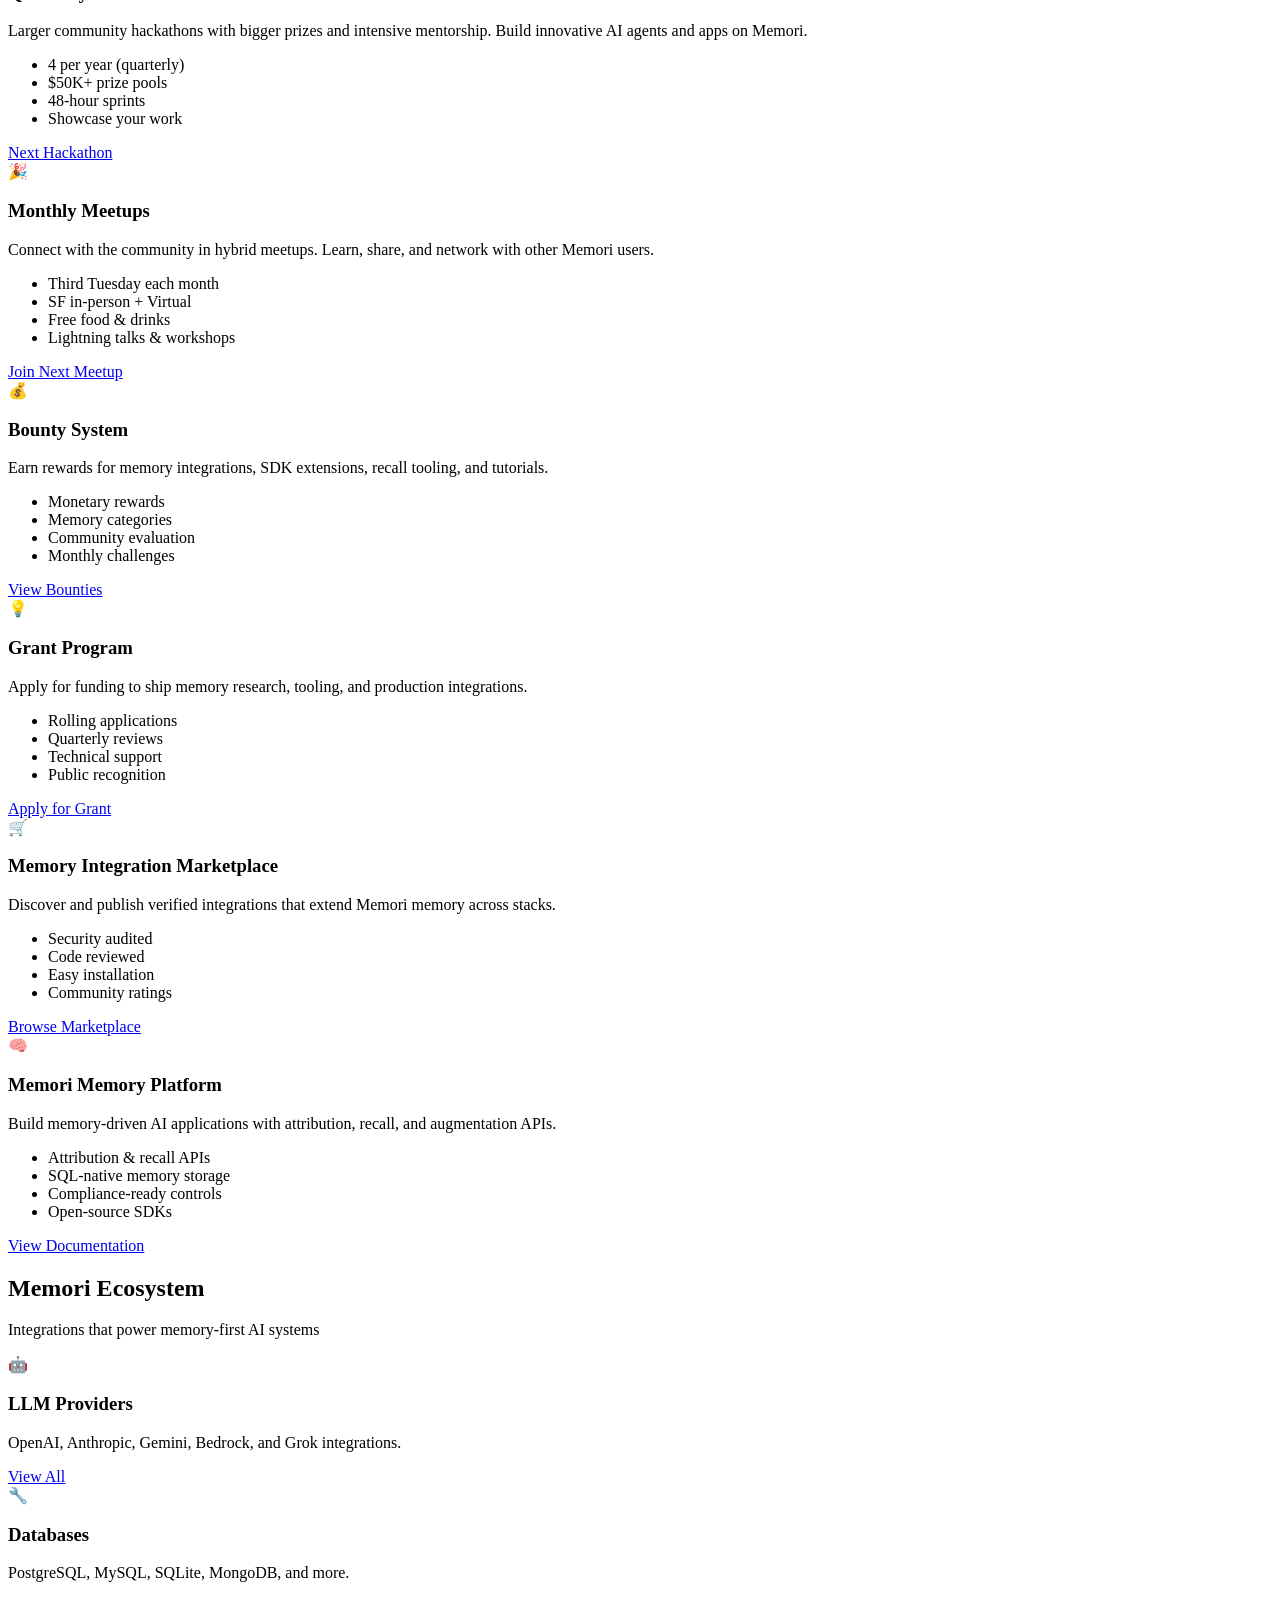
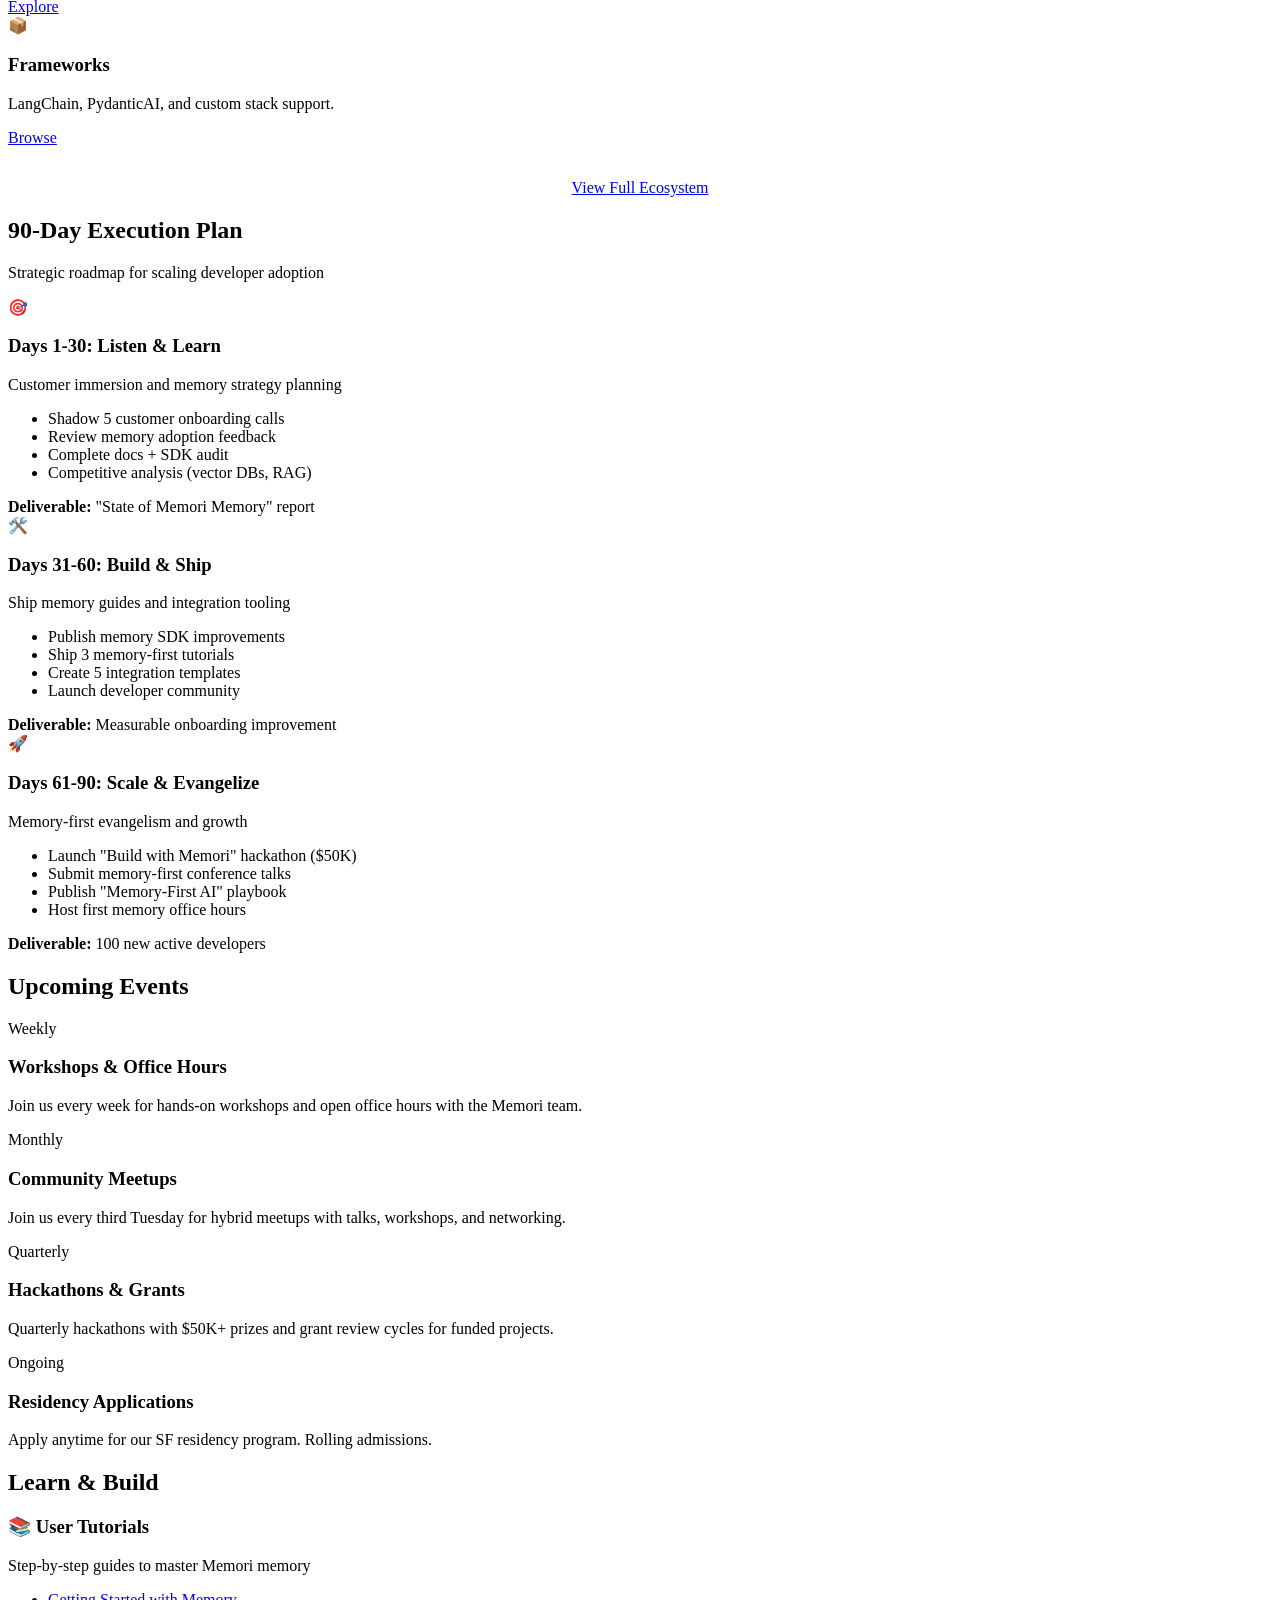
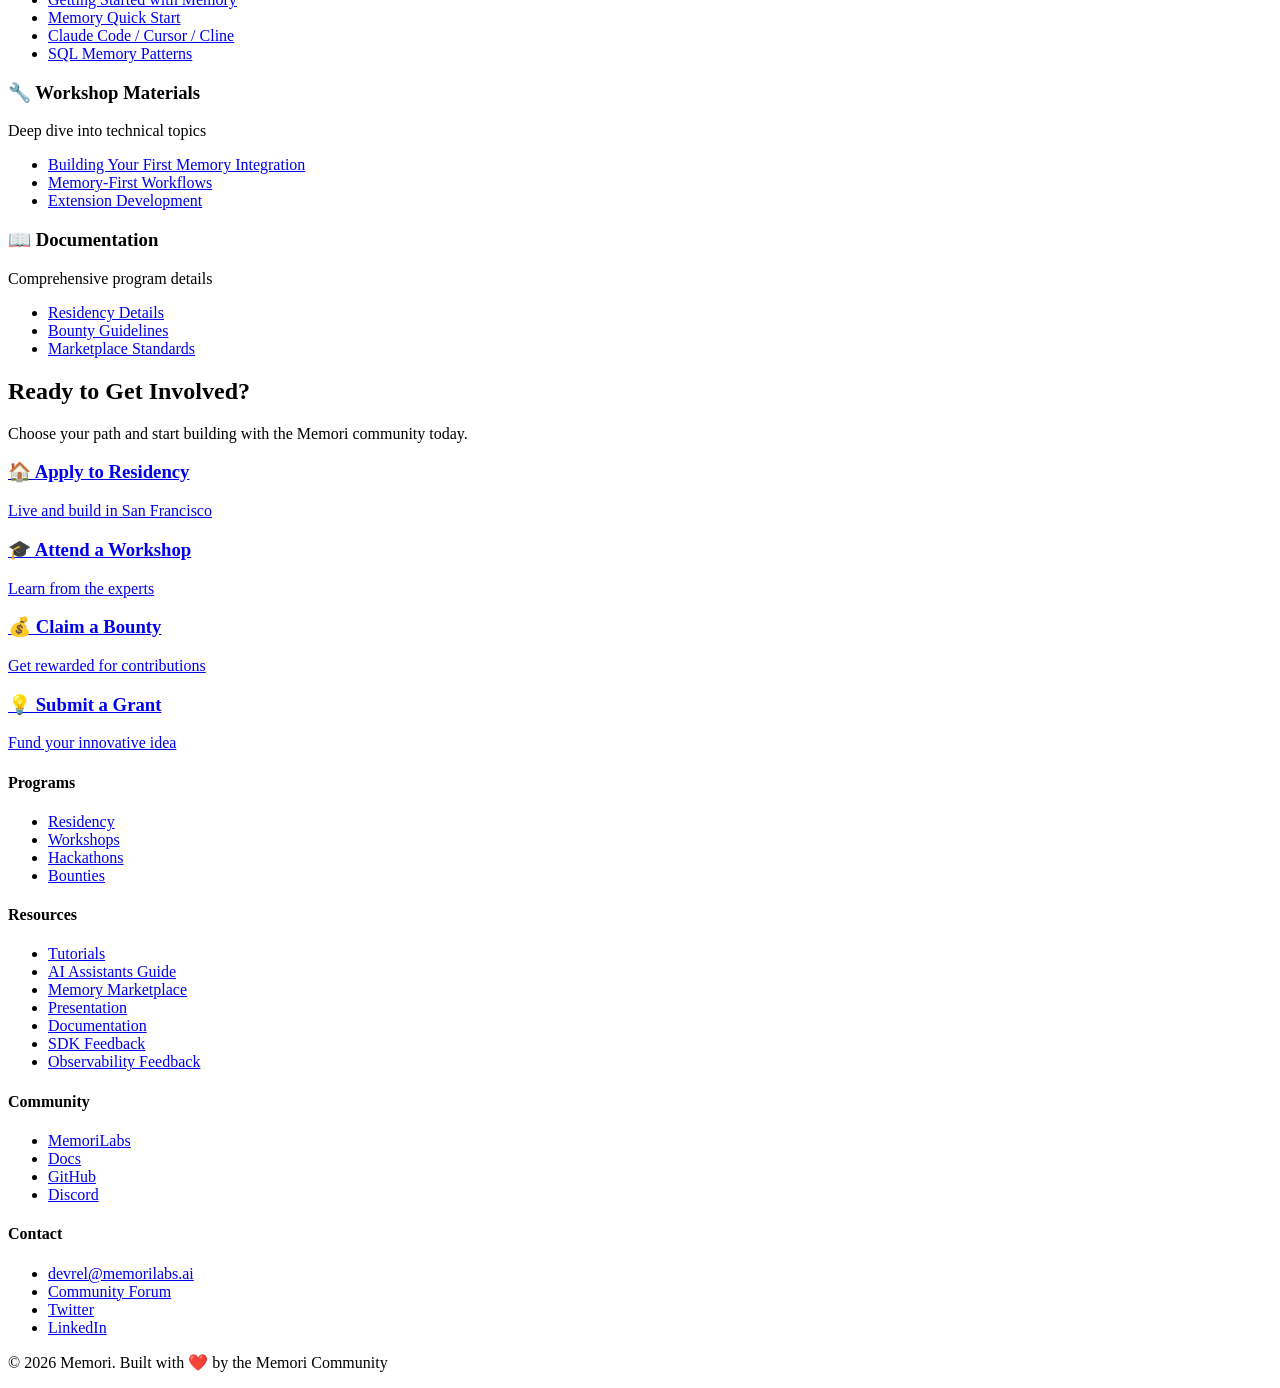
==== commit 06773ec2: "Add Memori MCP Server documentation page - Add memori-mcp.html with comprehensive docs for the MCP s" ====
--- a/index.html
+++ b/index.html
@@ -18,6 +18,7 @@
                 <li><a href="ecosystem.html">Ecosystem</a></li>
                 <li><a href="portal.html">Portal</a></li>
                 <li><a href="ai-assistants.html">AI Assistants</a></li>
+                <li><a href="memori-mcp.html">MCP Server</a></li>
                 <li><a href="#events">Events</a></li>
                 <li><a href="sdk-feedback.html">SDK Feedback</a></li>
                 <li><a href="sdk-feedback-observability.html">Observability</a></li>
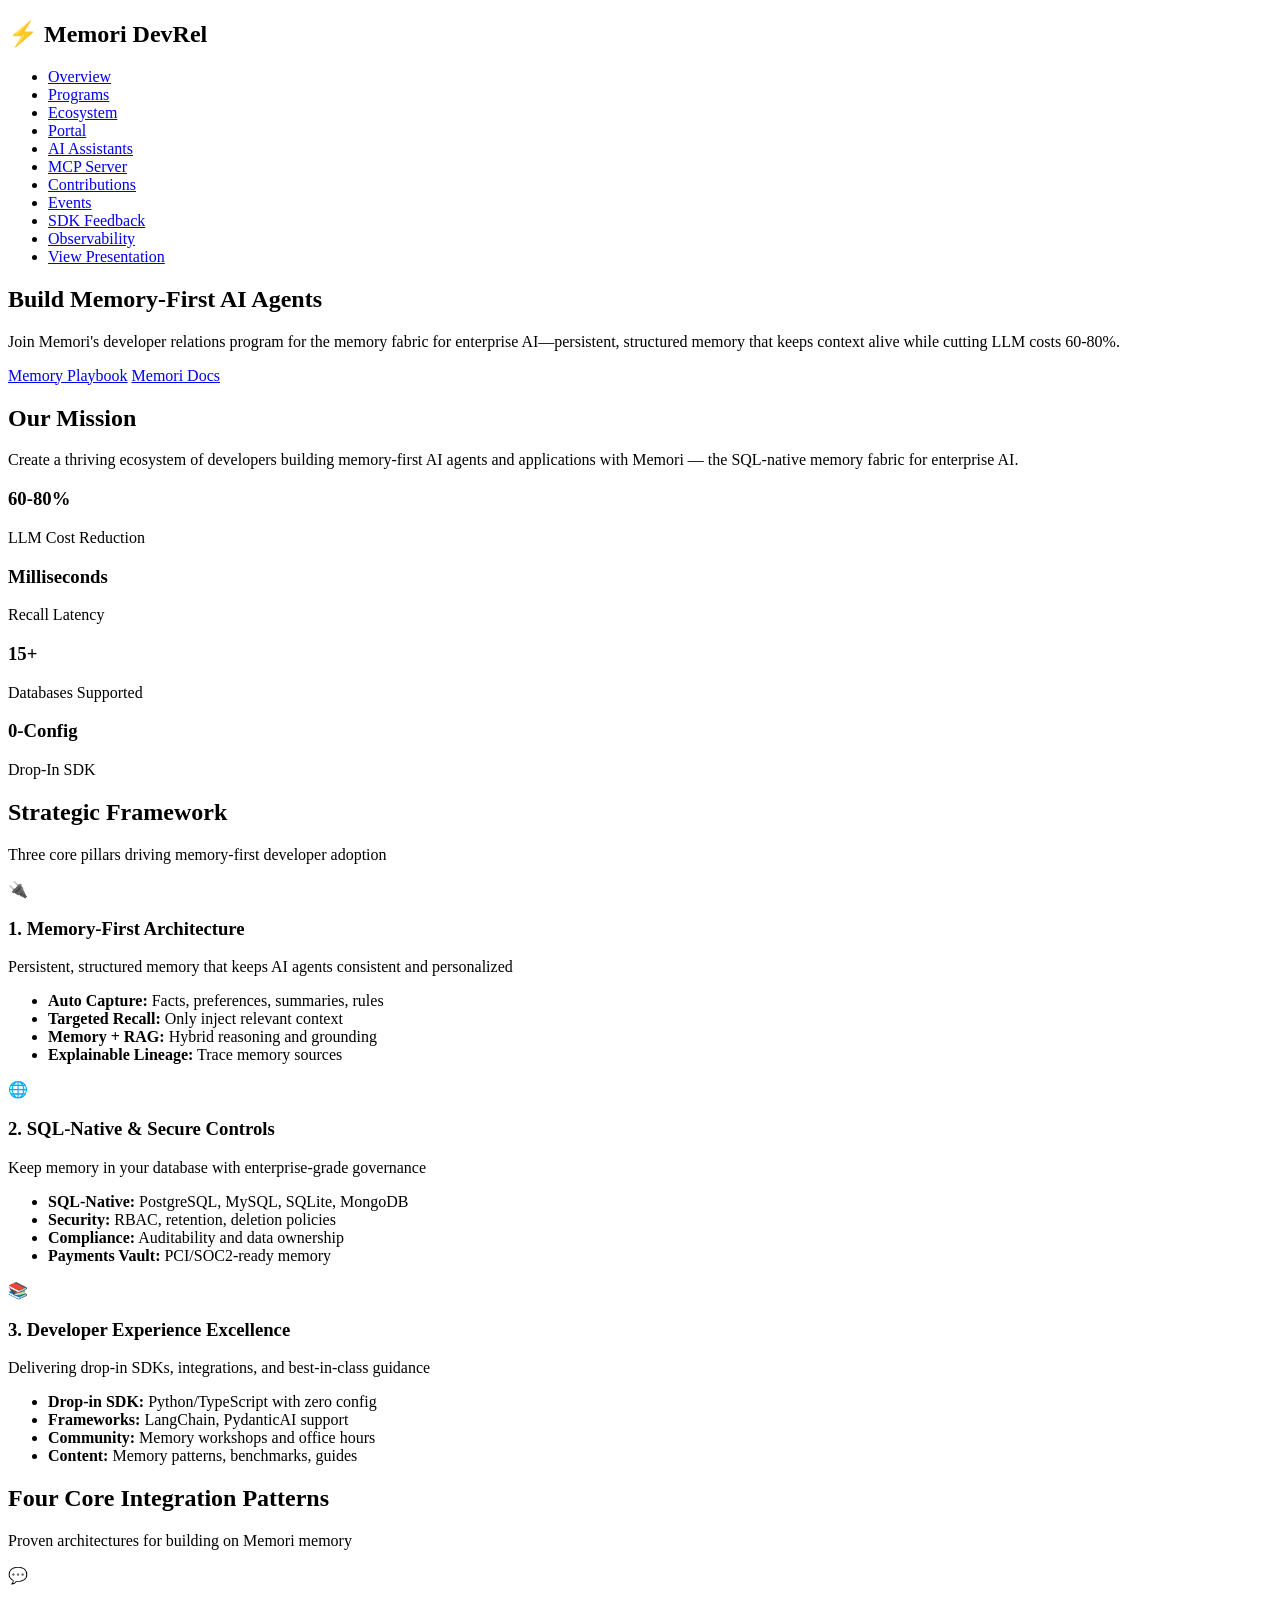
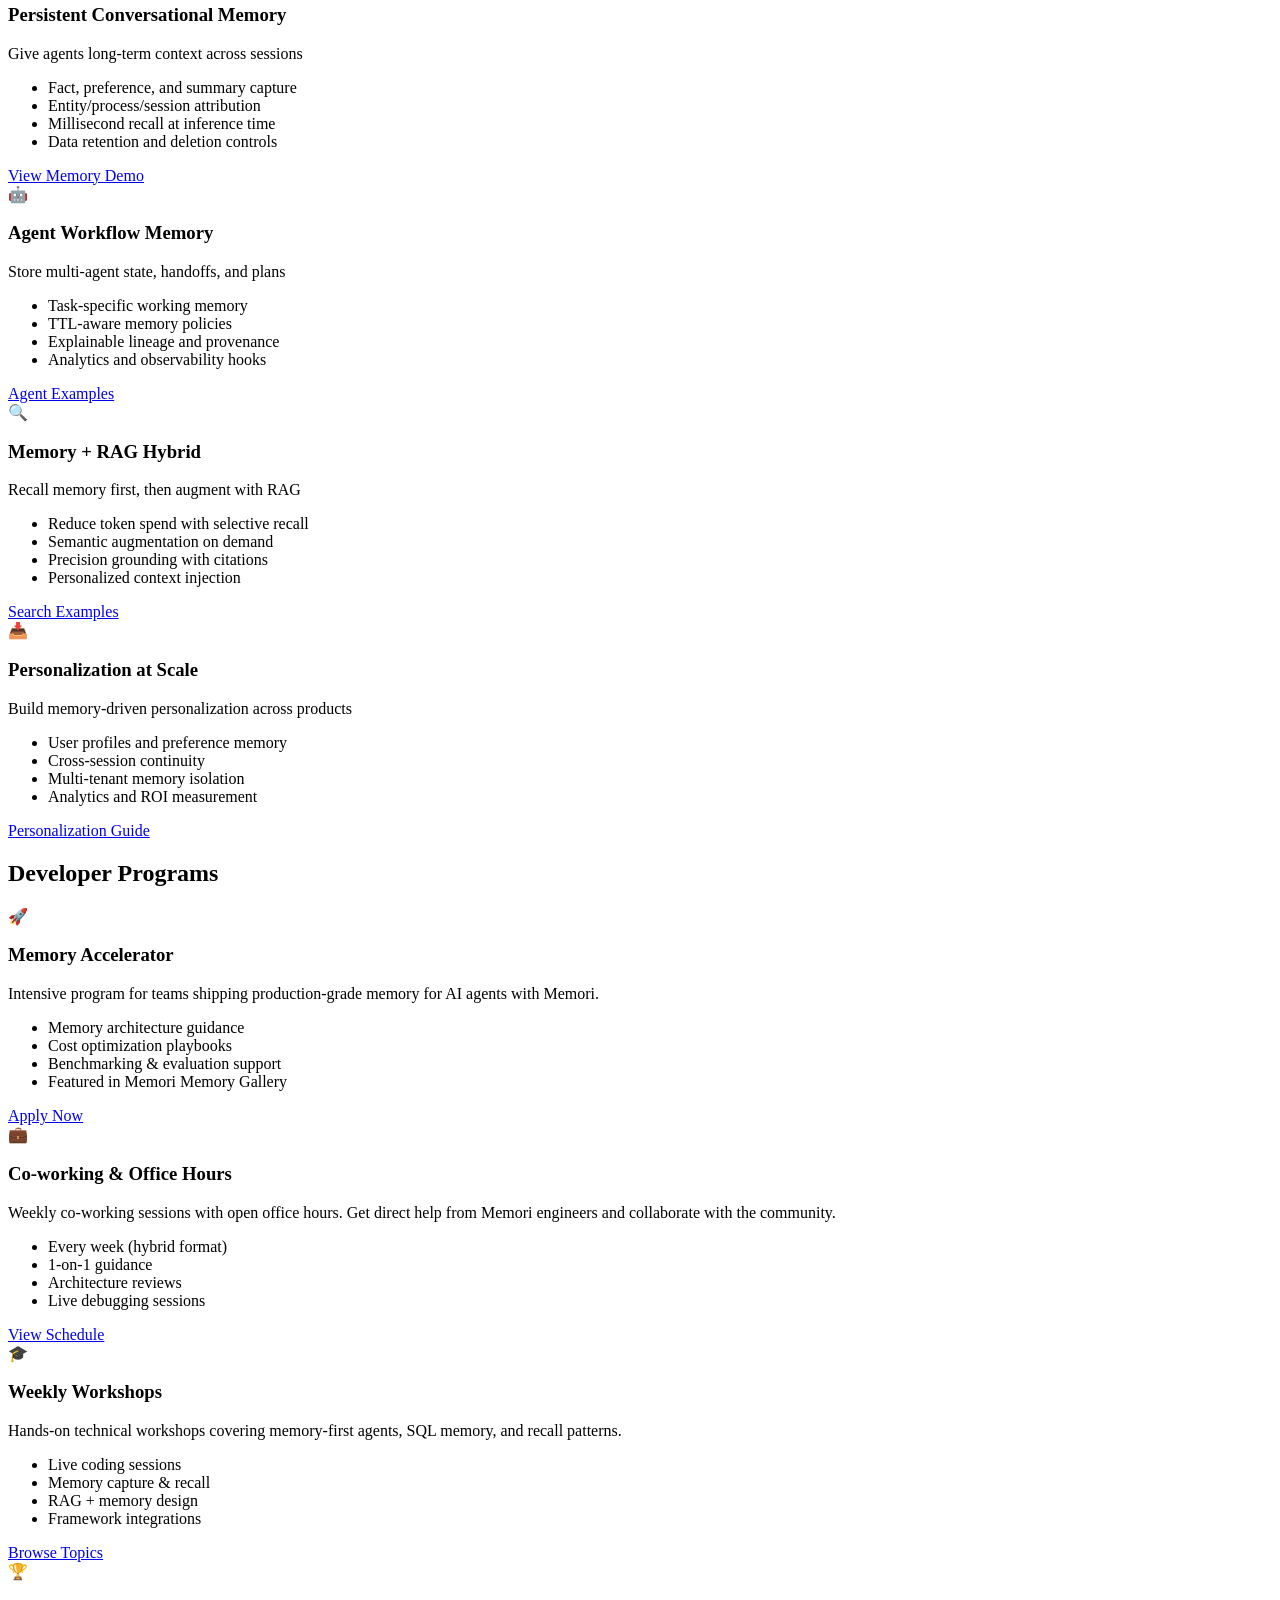
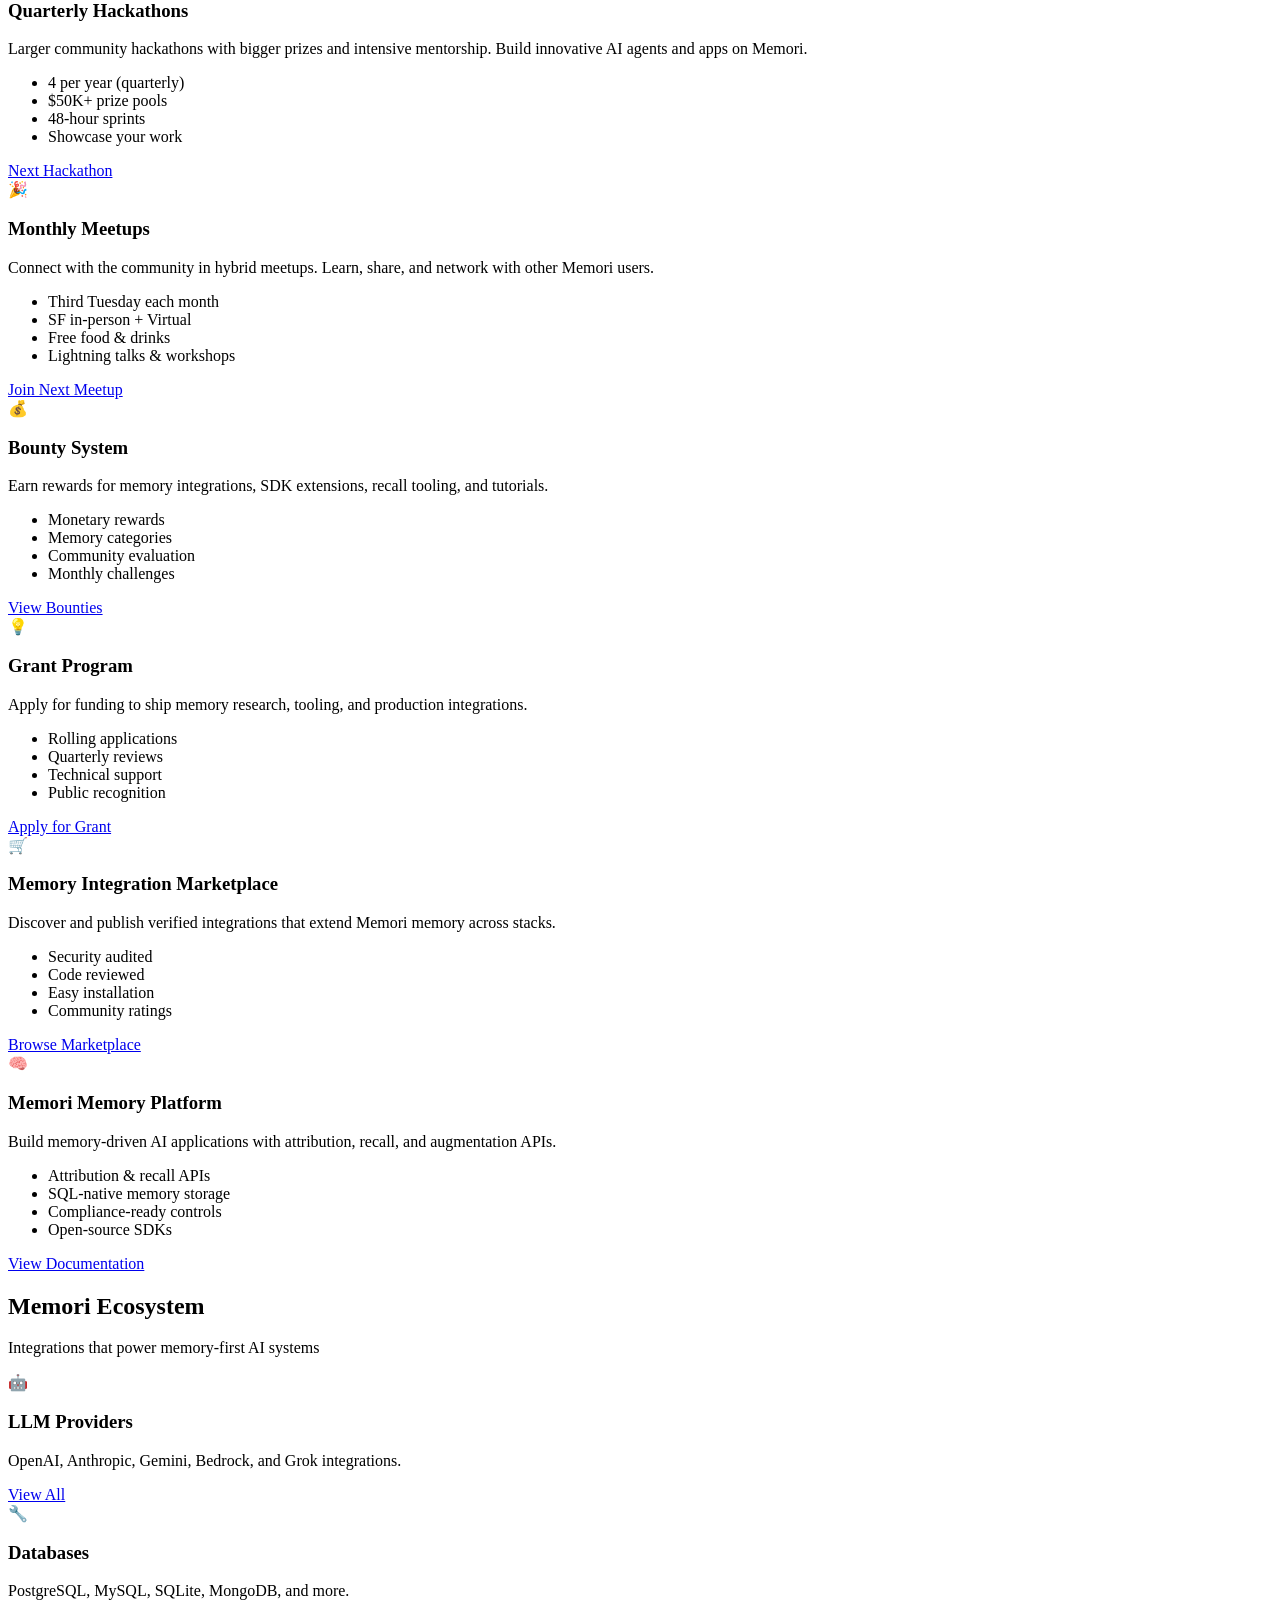
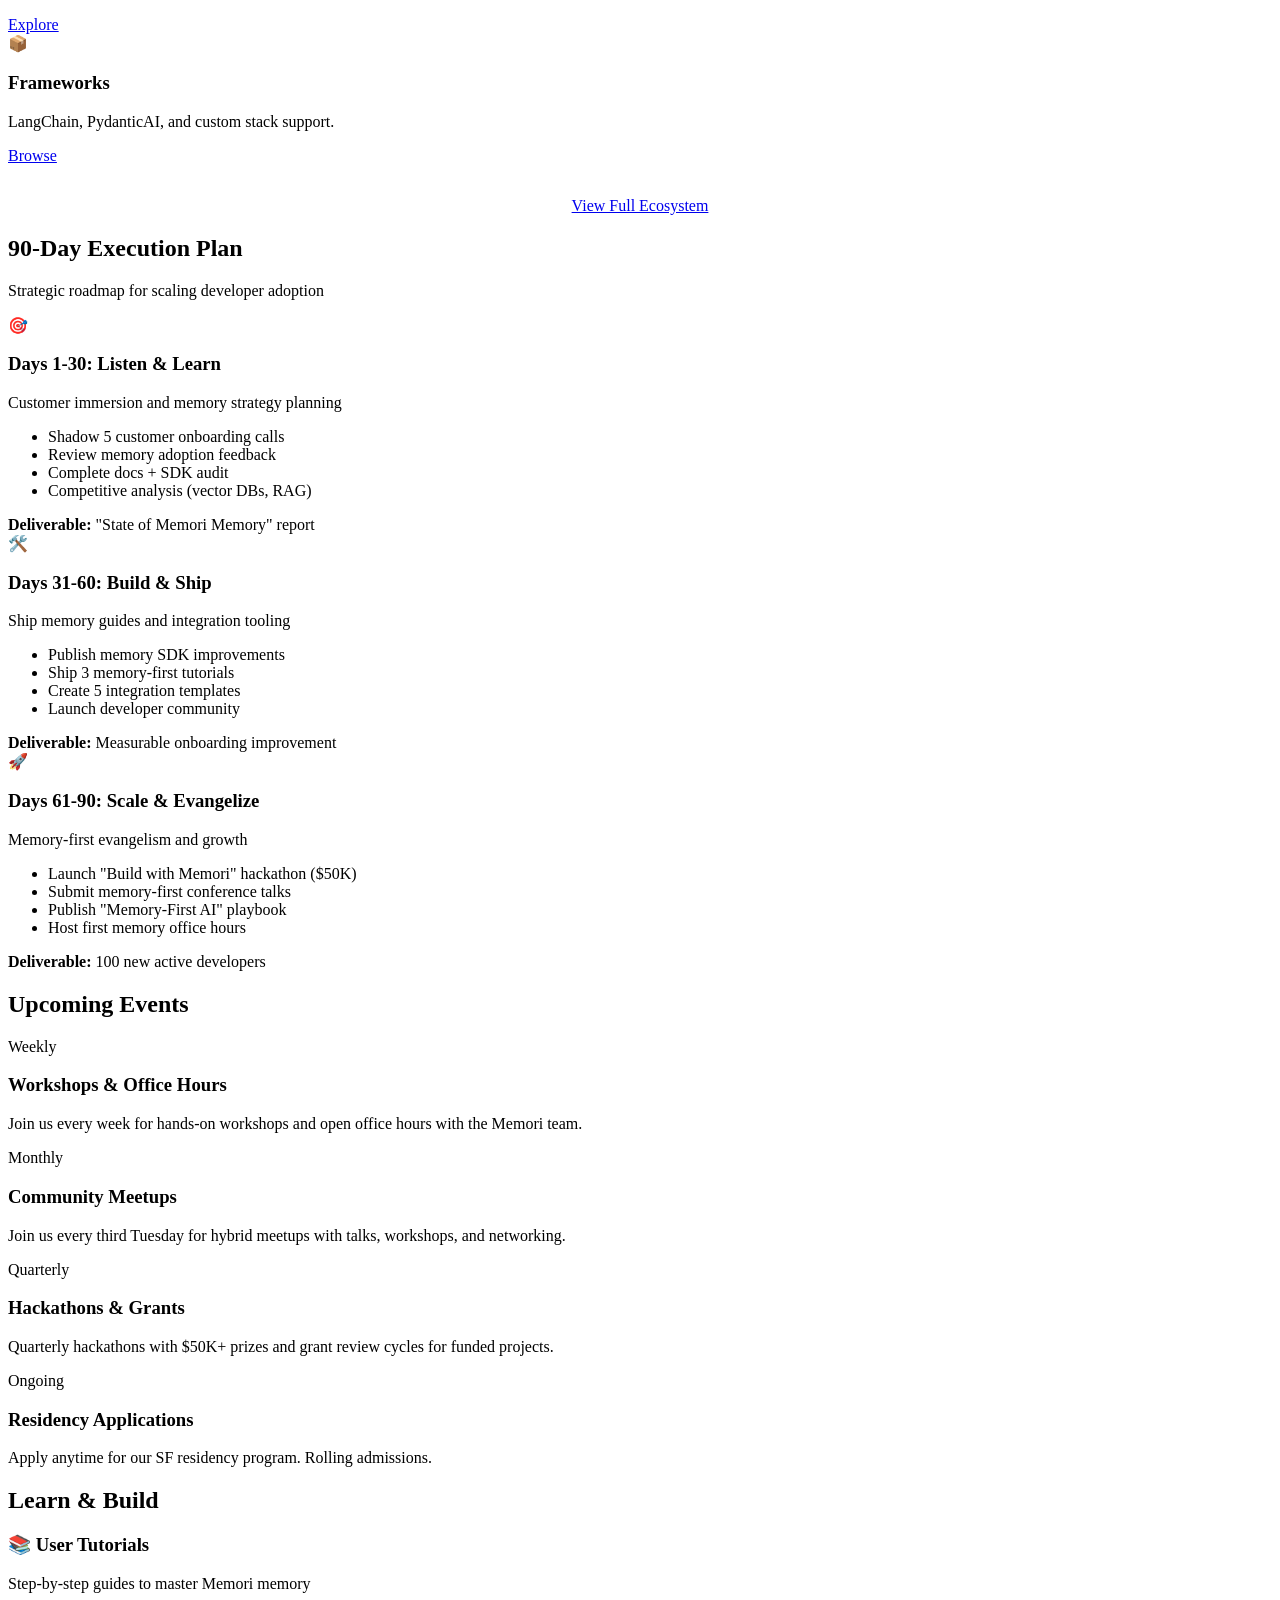
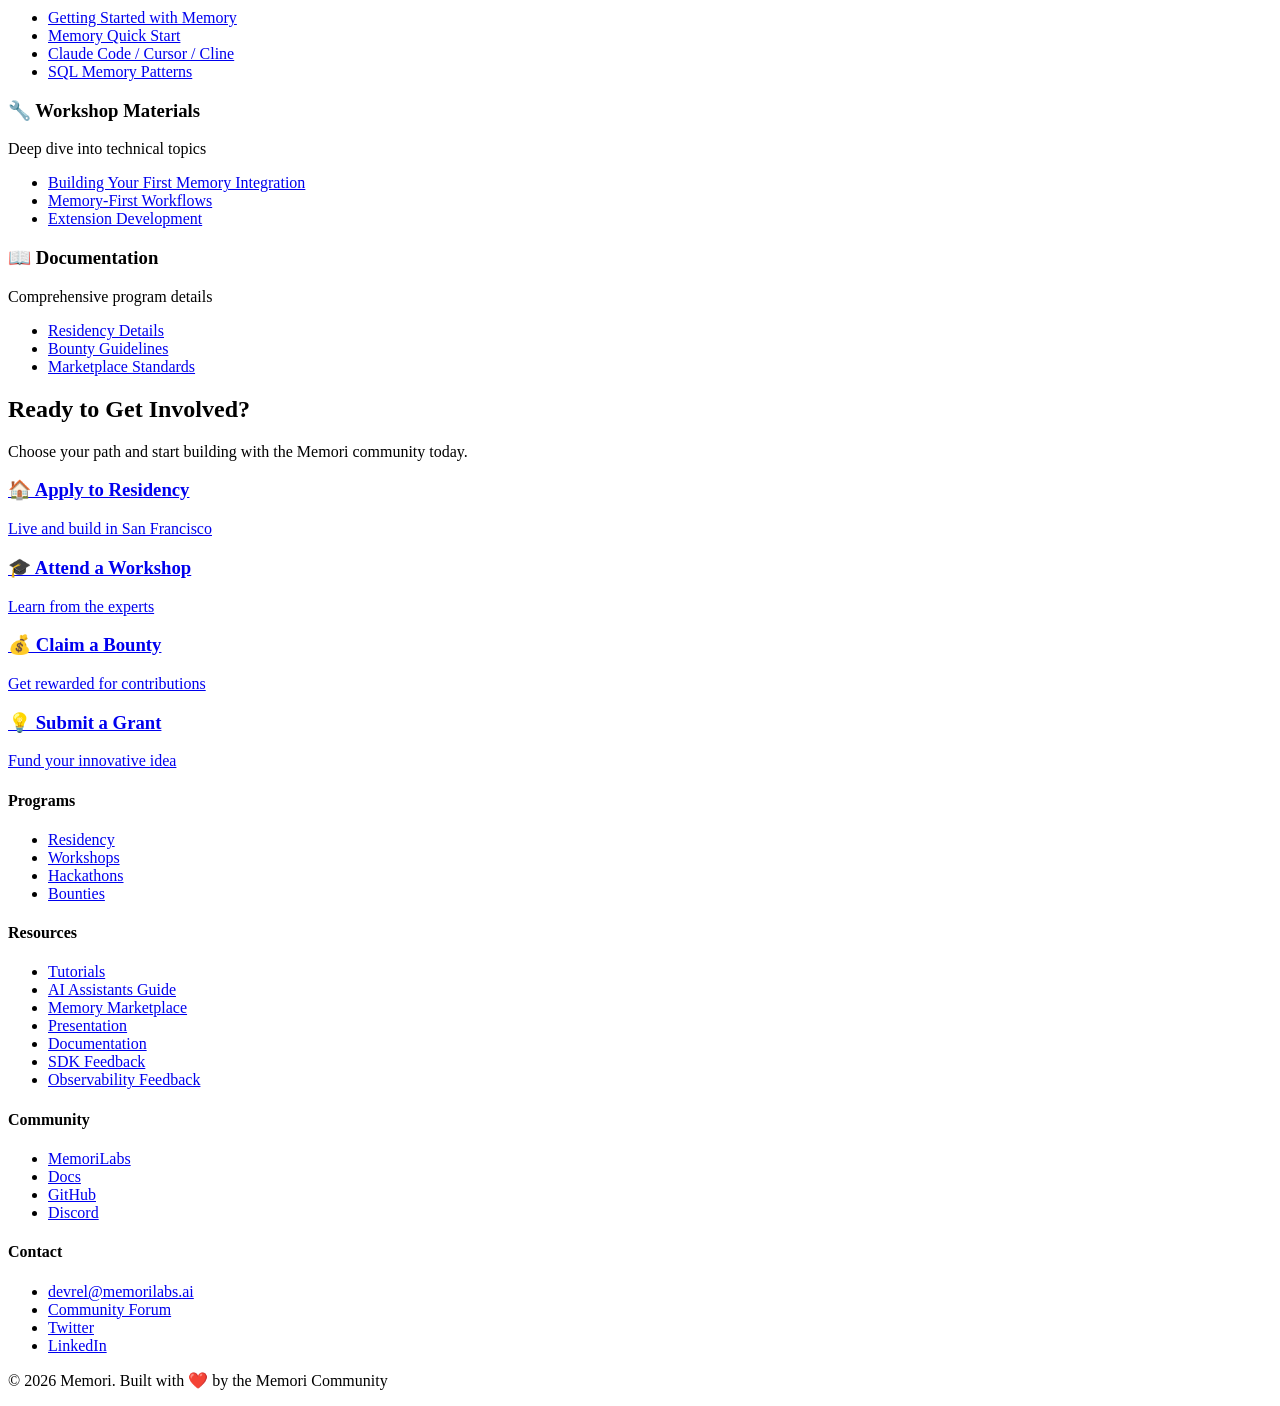
==== commit 95b5f378: "Add contributions showcase page - Add contributions.html displaying all Memori ecosystem contributio" ====
--- a/index.html
+++ b/index.html
@@ -19,6 +19,7 @@
                 <li><a href="portal.html">Portal</a></li>
                 <li><a href="ai-assistants.html">AI Assistants</a></li>
                 <li><a href="memori-mcp.html">MCP Server</a></li>
+                <li><a href="contributions.html">Contributions</a></li>
                 <li><a href="#events">Events</a></li>
                 <li><a href="sdk-feedback.html">SDK Feedback</a></li>
                 <li><a href="sdk-feedback-observability.html">Observability</a></li>
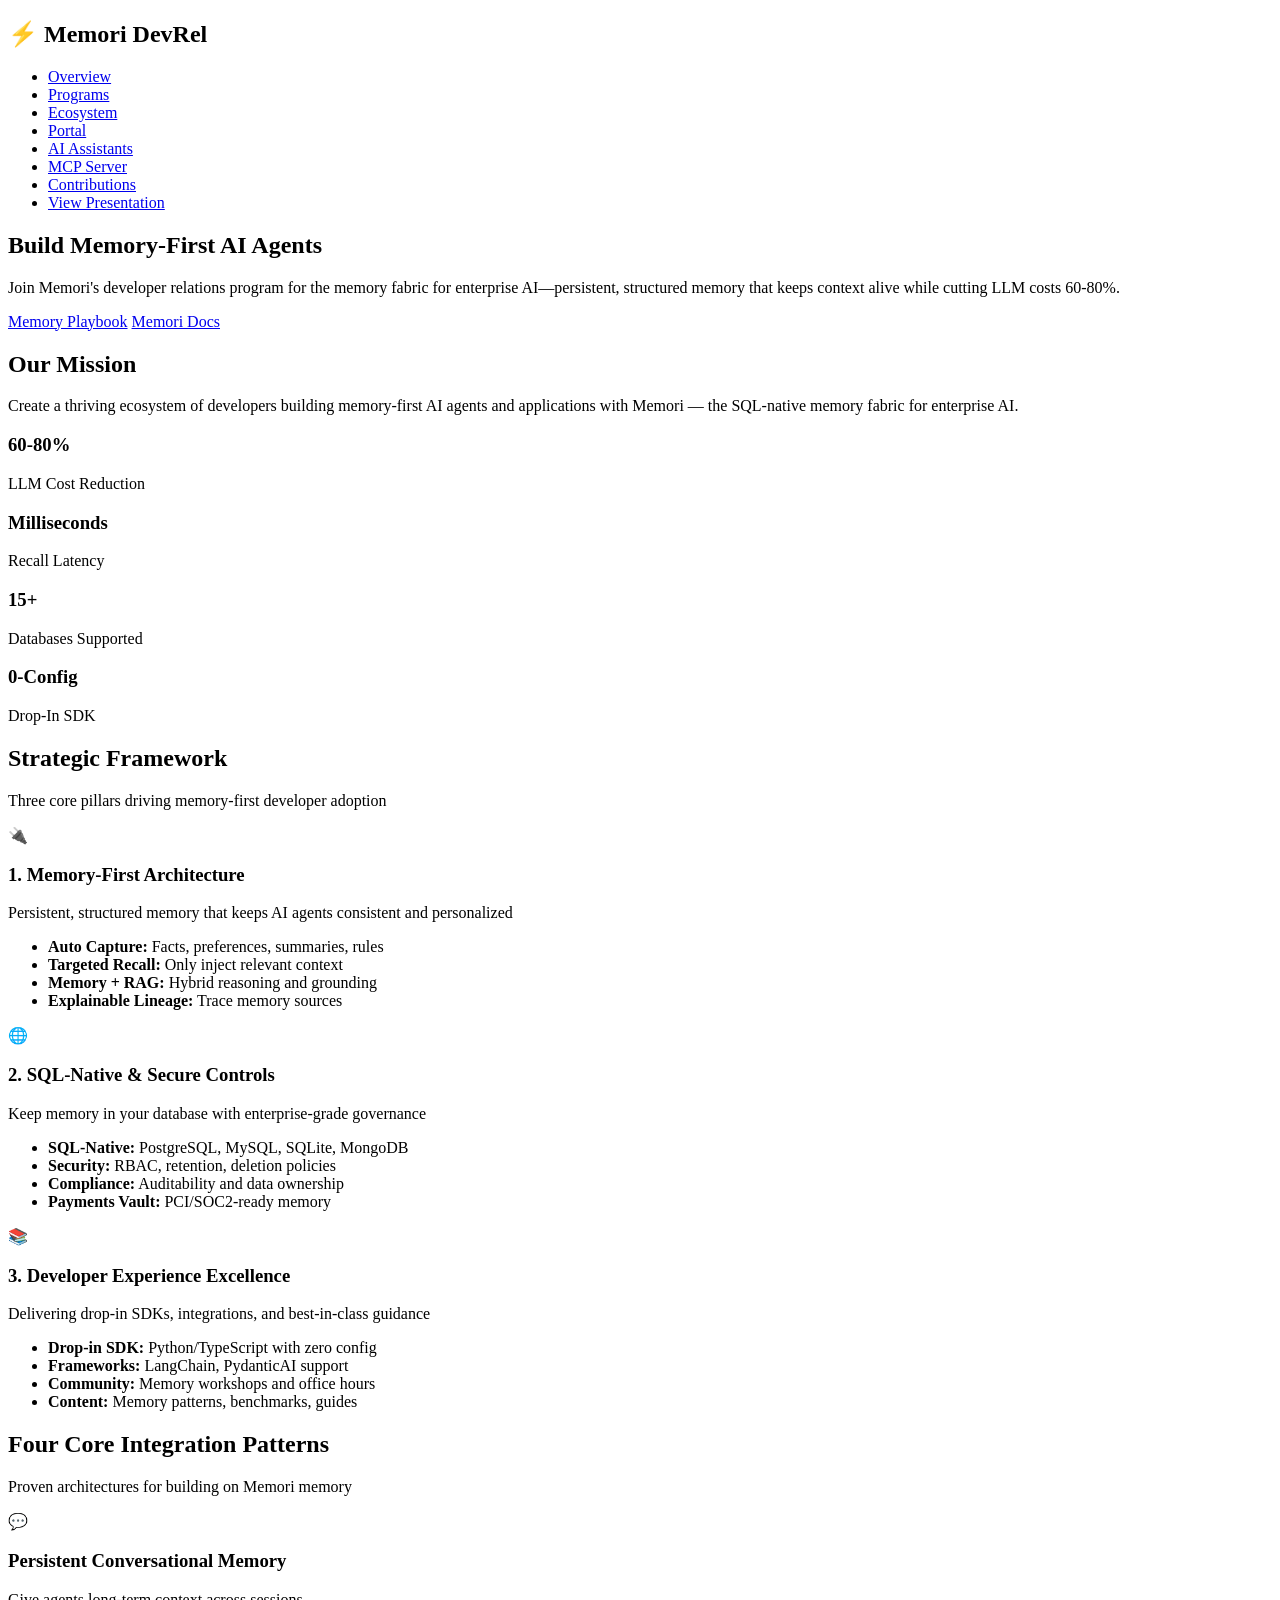
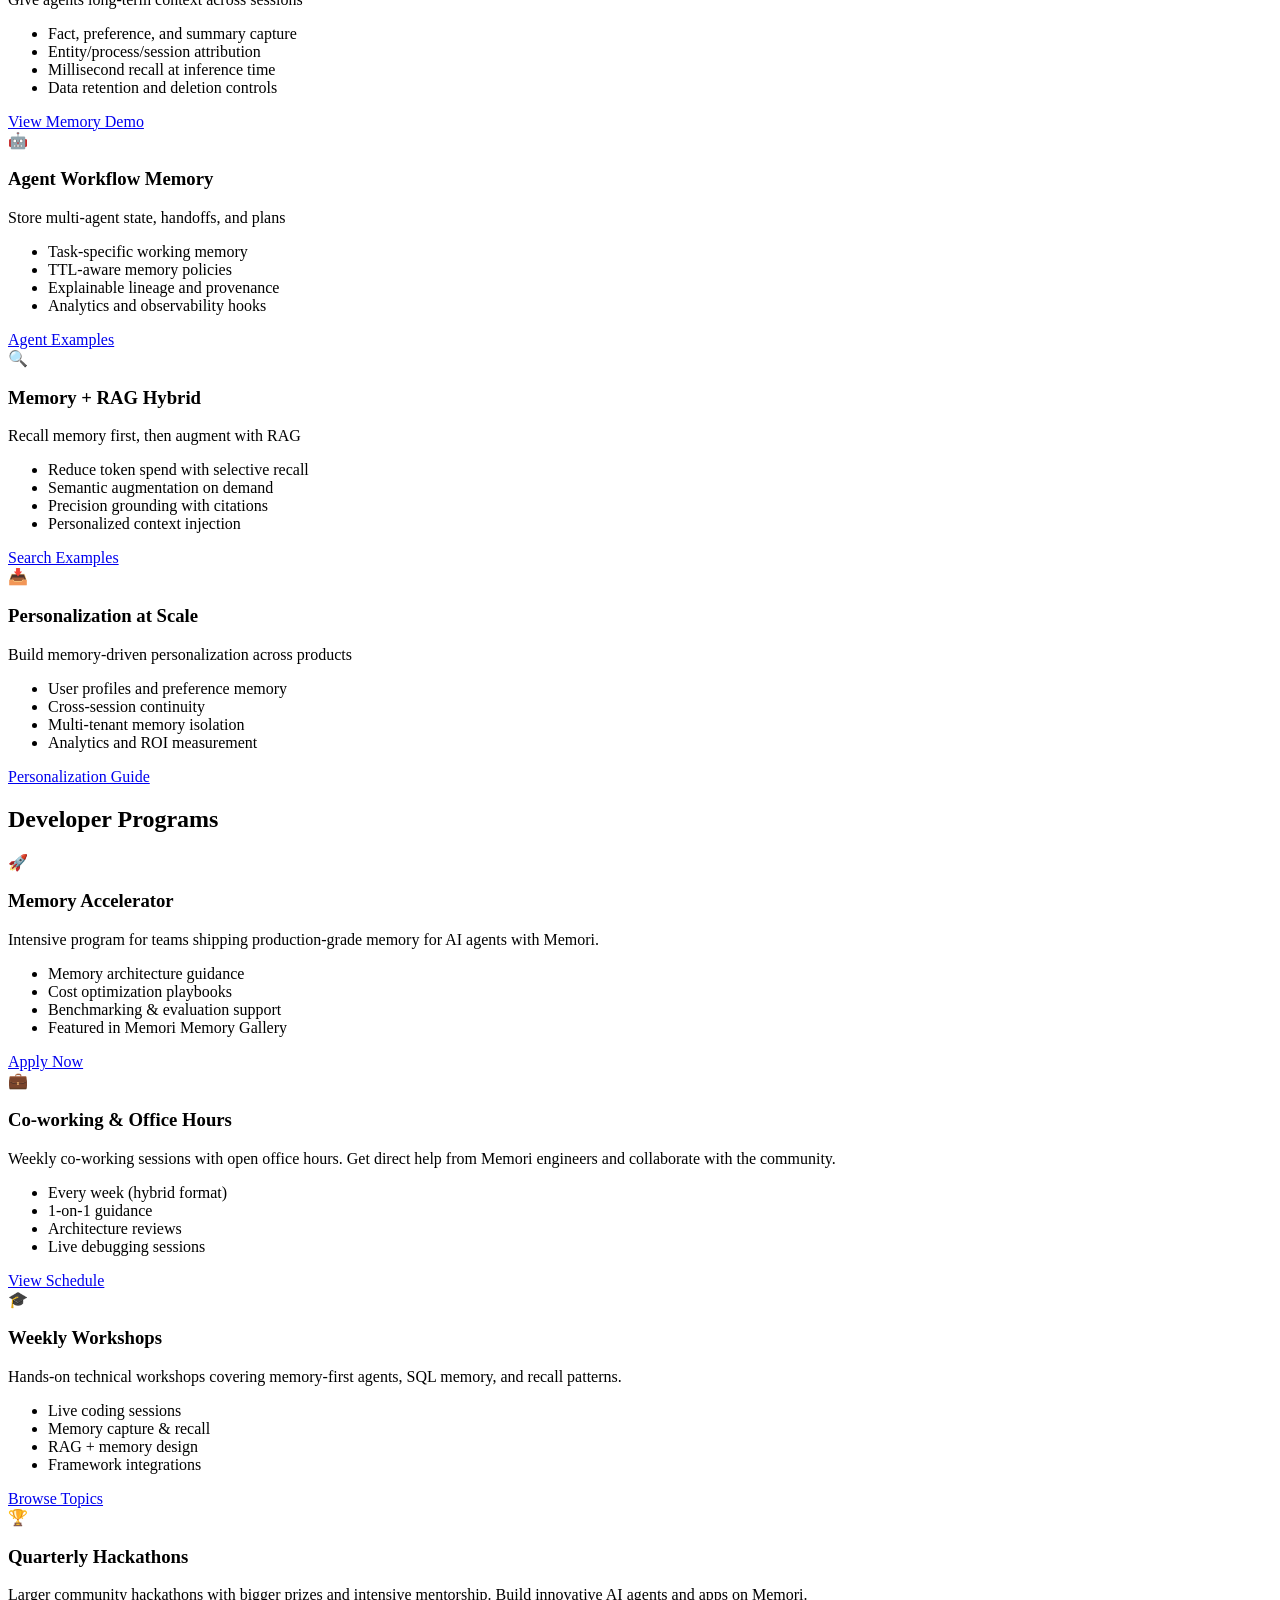
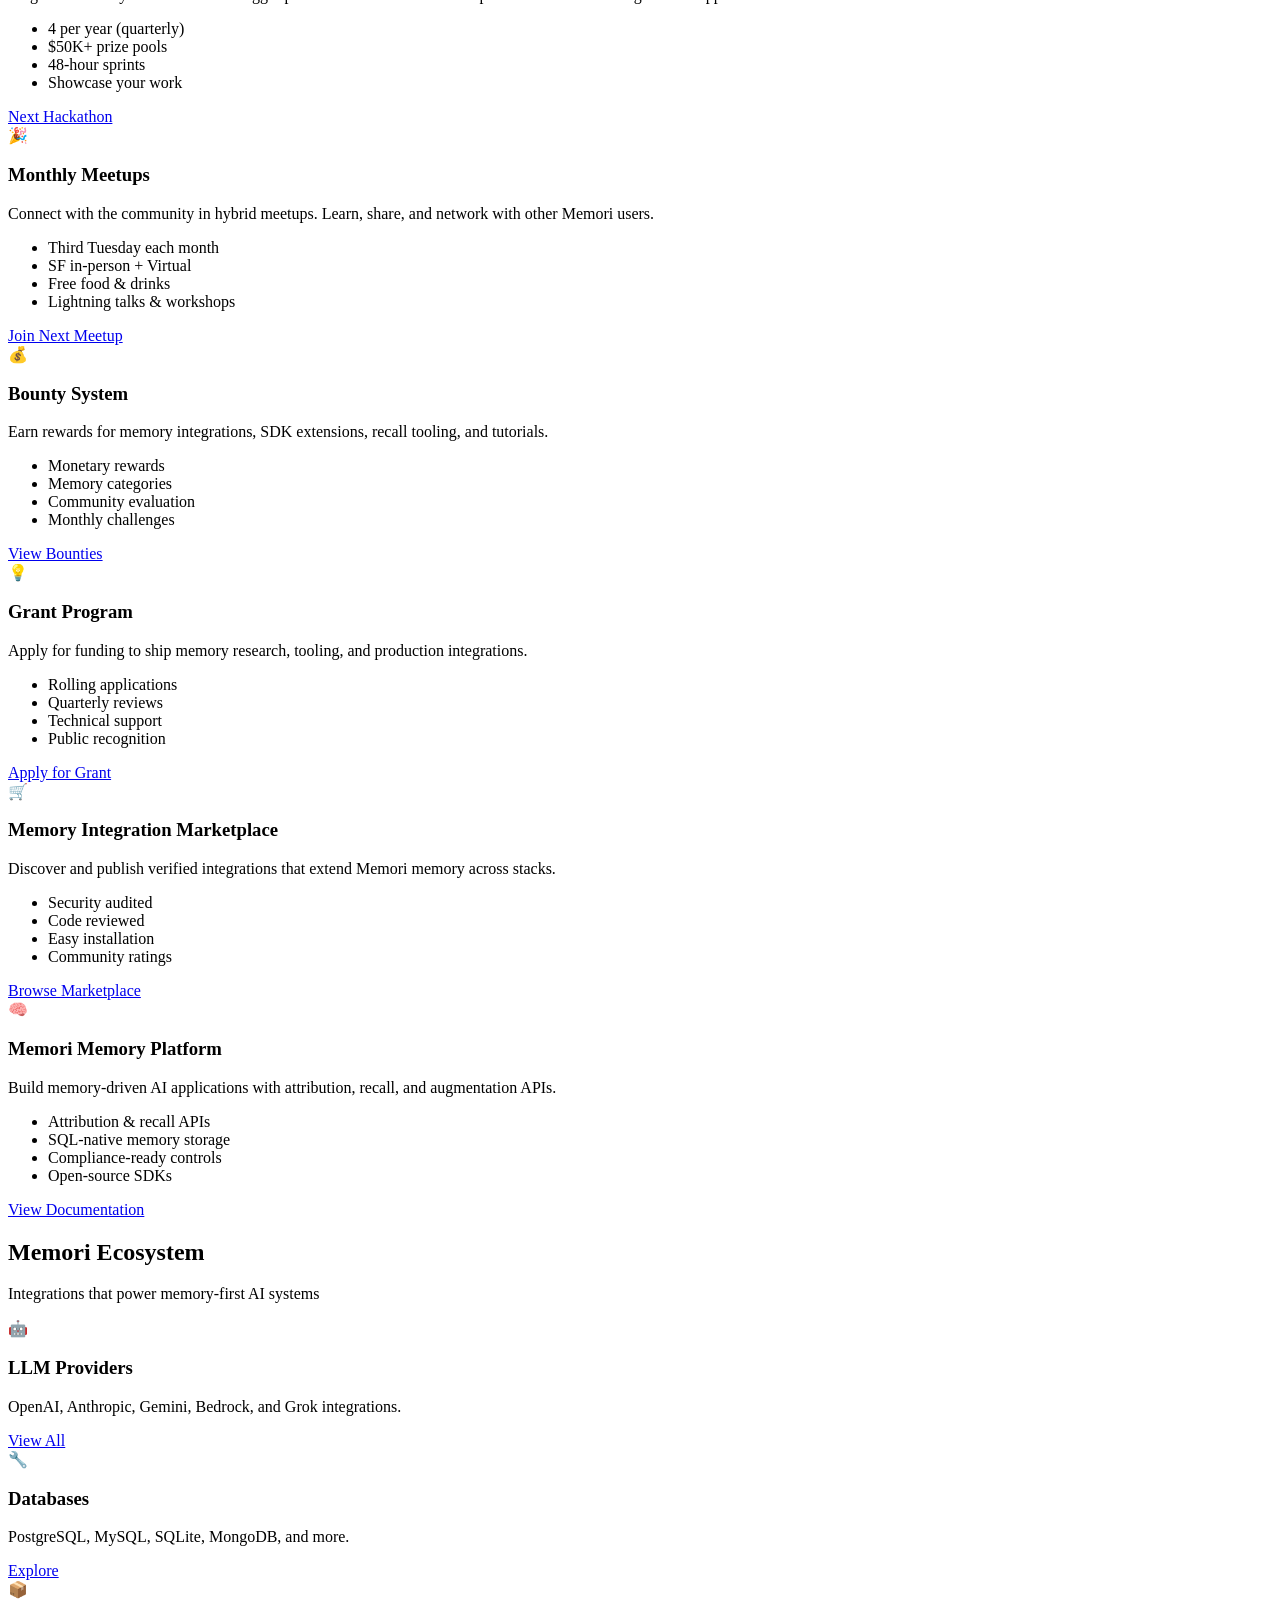
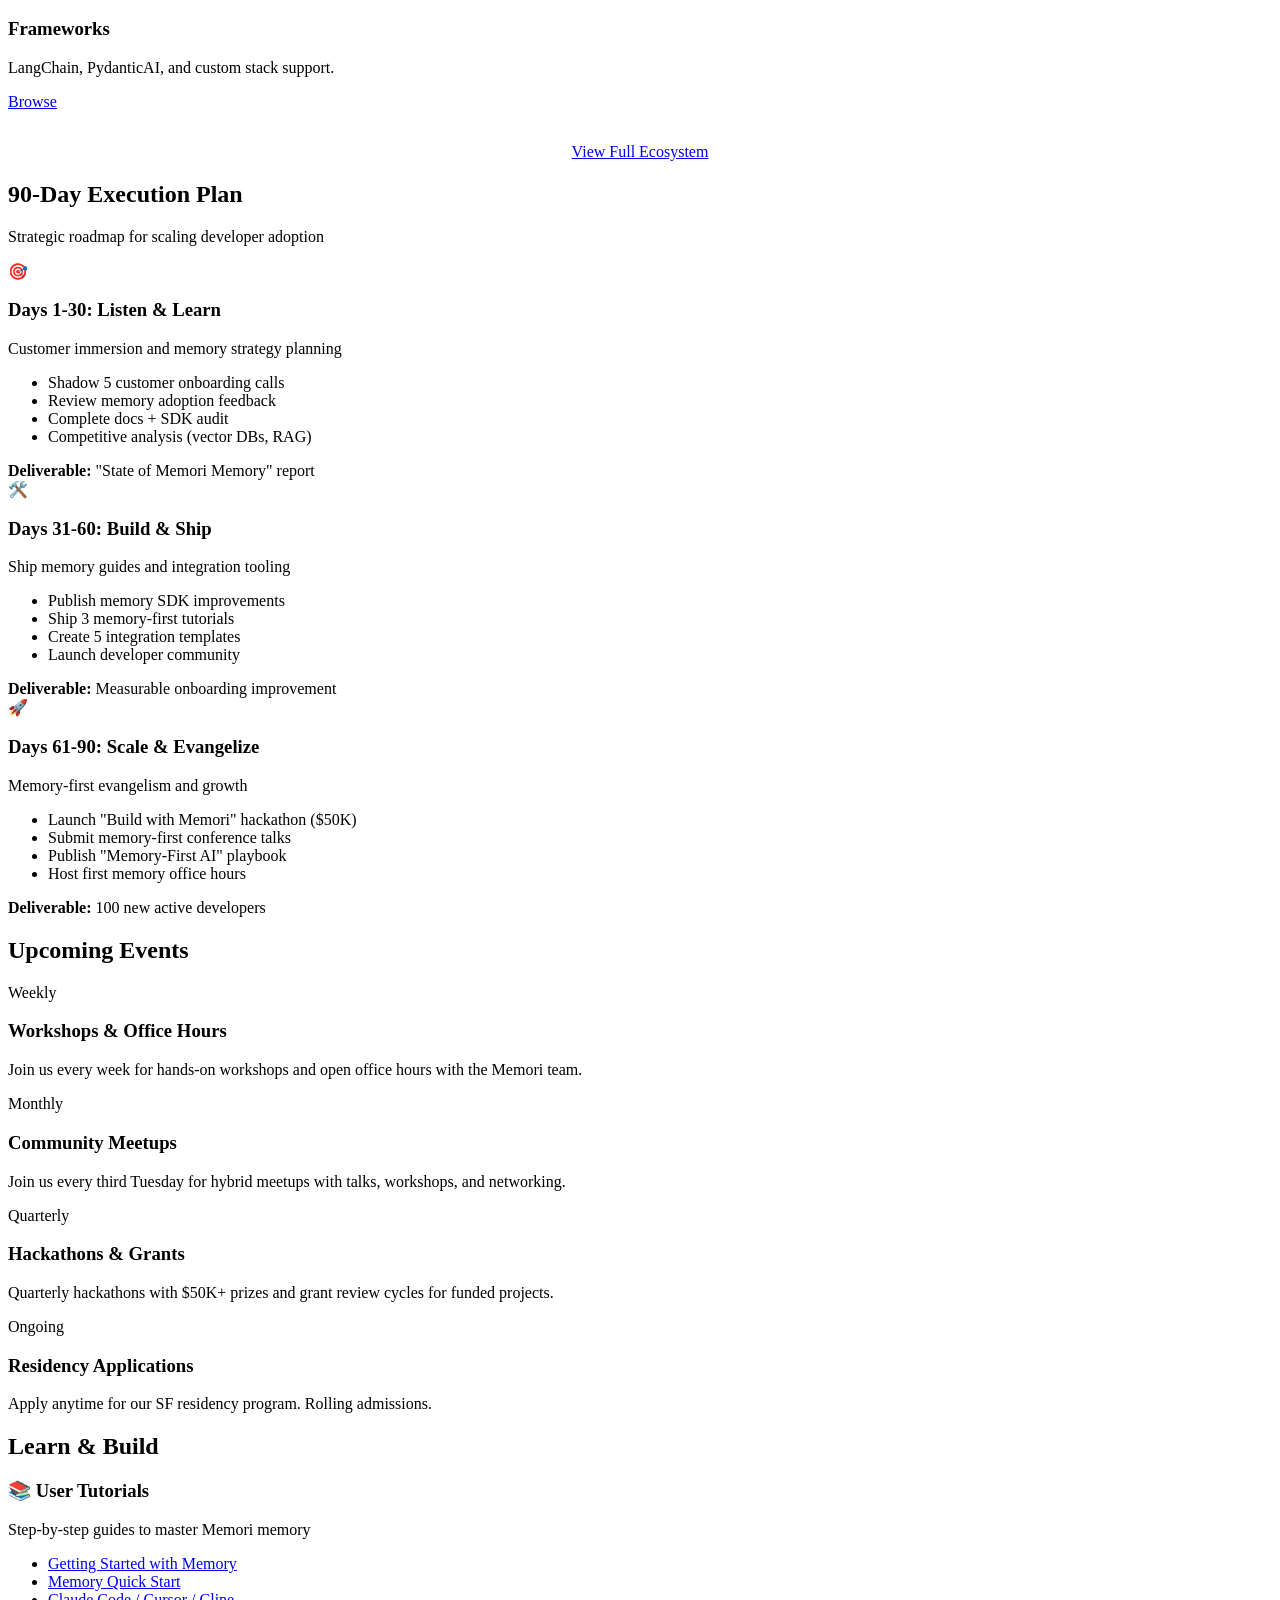
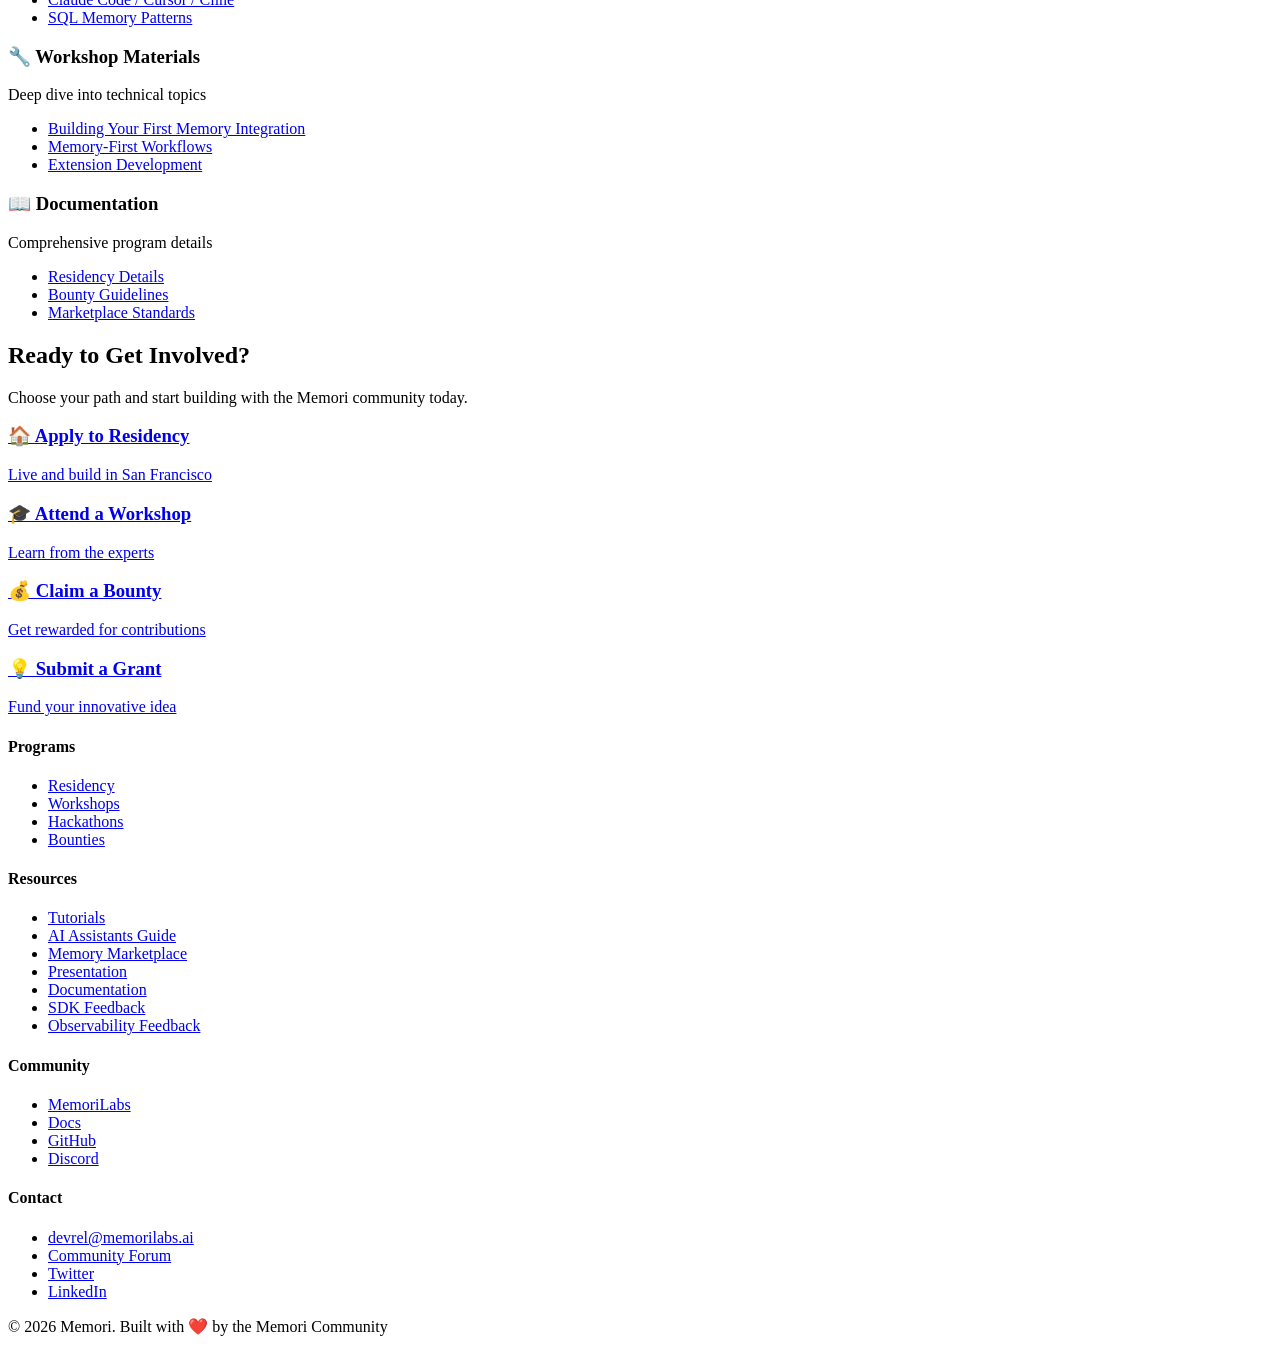
==== commit aa50e6f2: "Clean up navigation: remove Events and SDK Feedback links Simplify top nav by removing less essentia" ====
--- a/index.html
+++ b/index.html
@@ -20,9 +20,6 @@
                 <li><a href="ai-assistants.html">AI Assistants</a></li>
                 <li><a href="memori-mcp.html">MCP Server</a></li>
                 <li><a href="contributions.html">Contributions</a></li>
-                <li><a href="#events">Events</a></li>
-                <li><a href="sdk-feedback.html">SDK Feedback</a></li>
-                <li><a href="sdk-feedback-observability.html">Observability</a></li>
                 <li><a href="presentation.html" class="cta-btn">View Presentation</a></li>
             </ul>
         </nav>
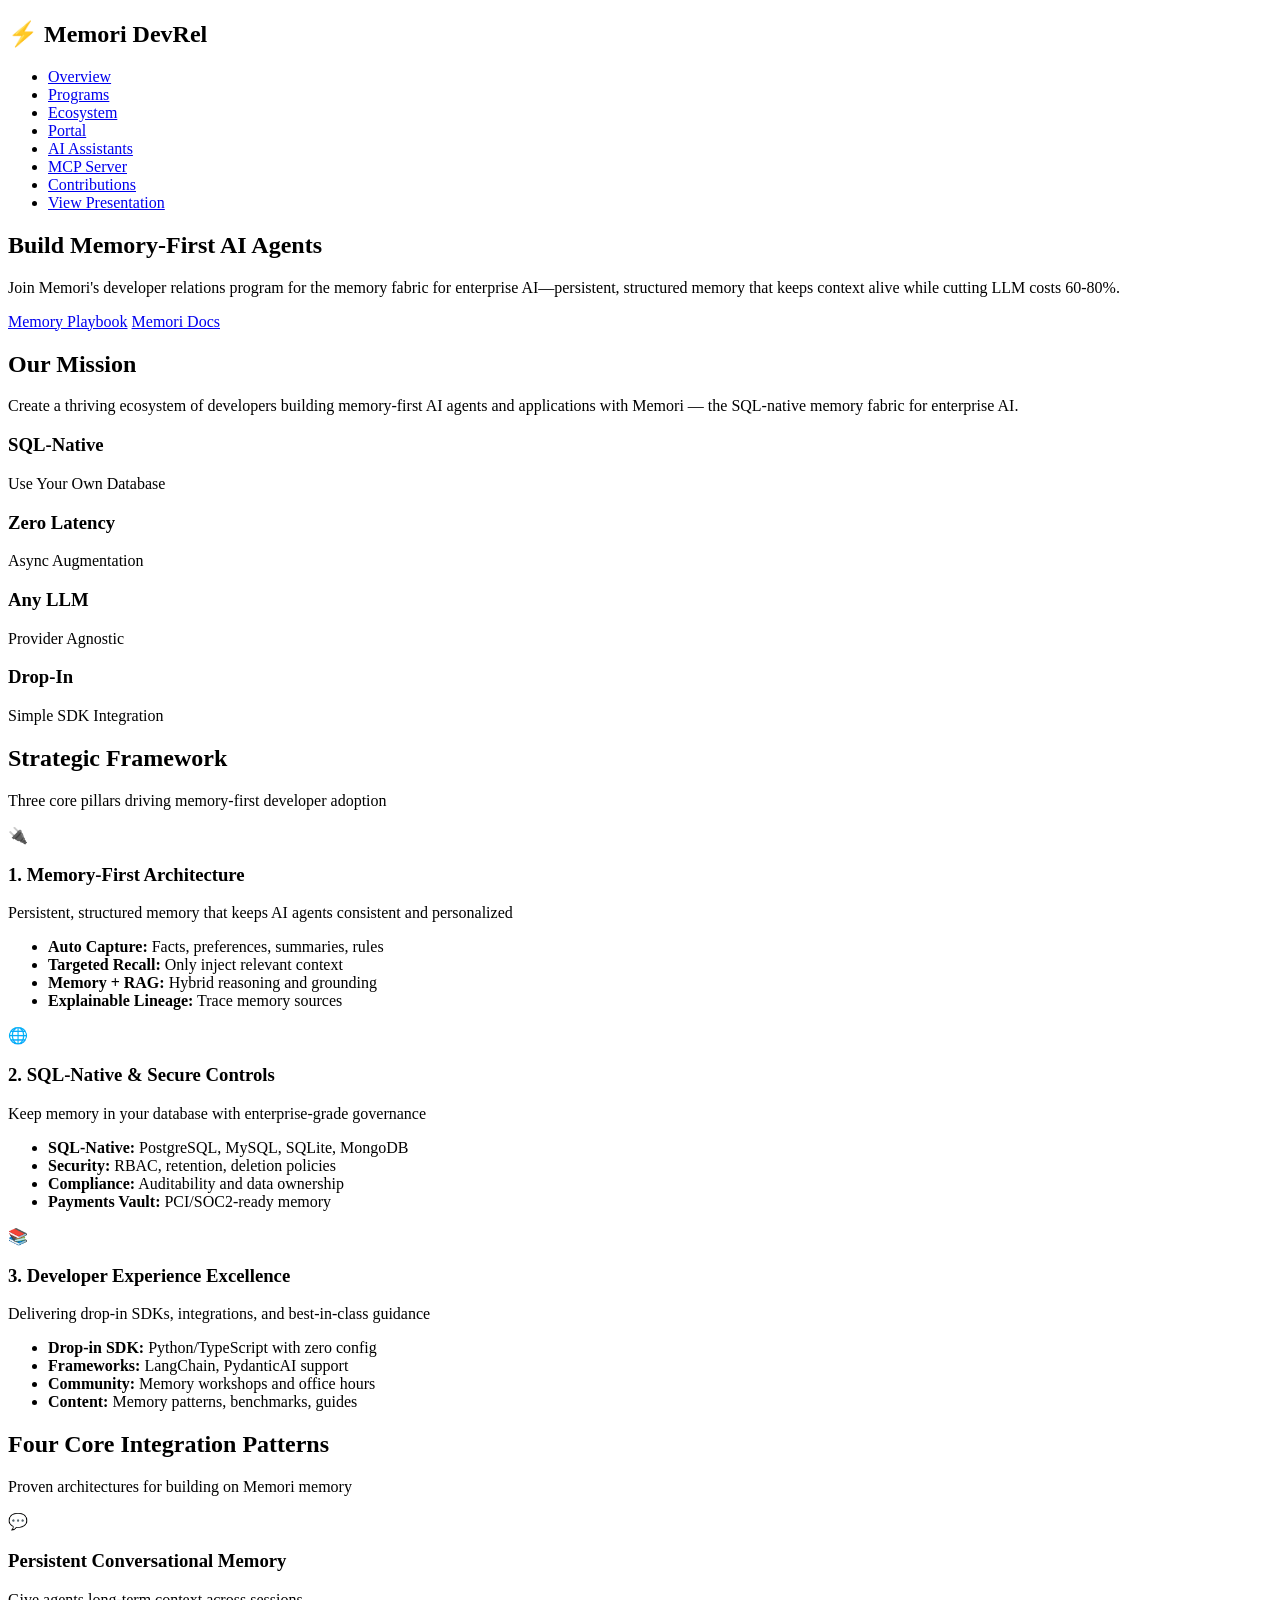
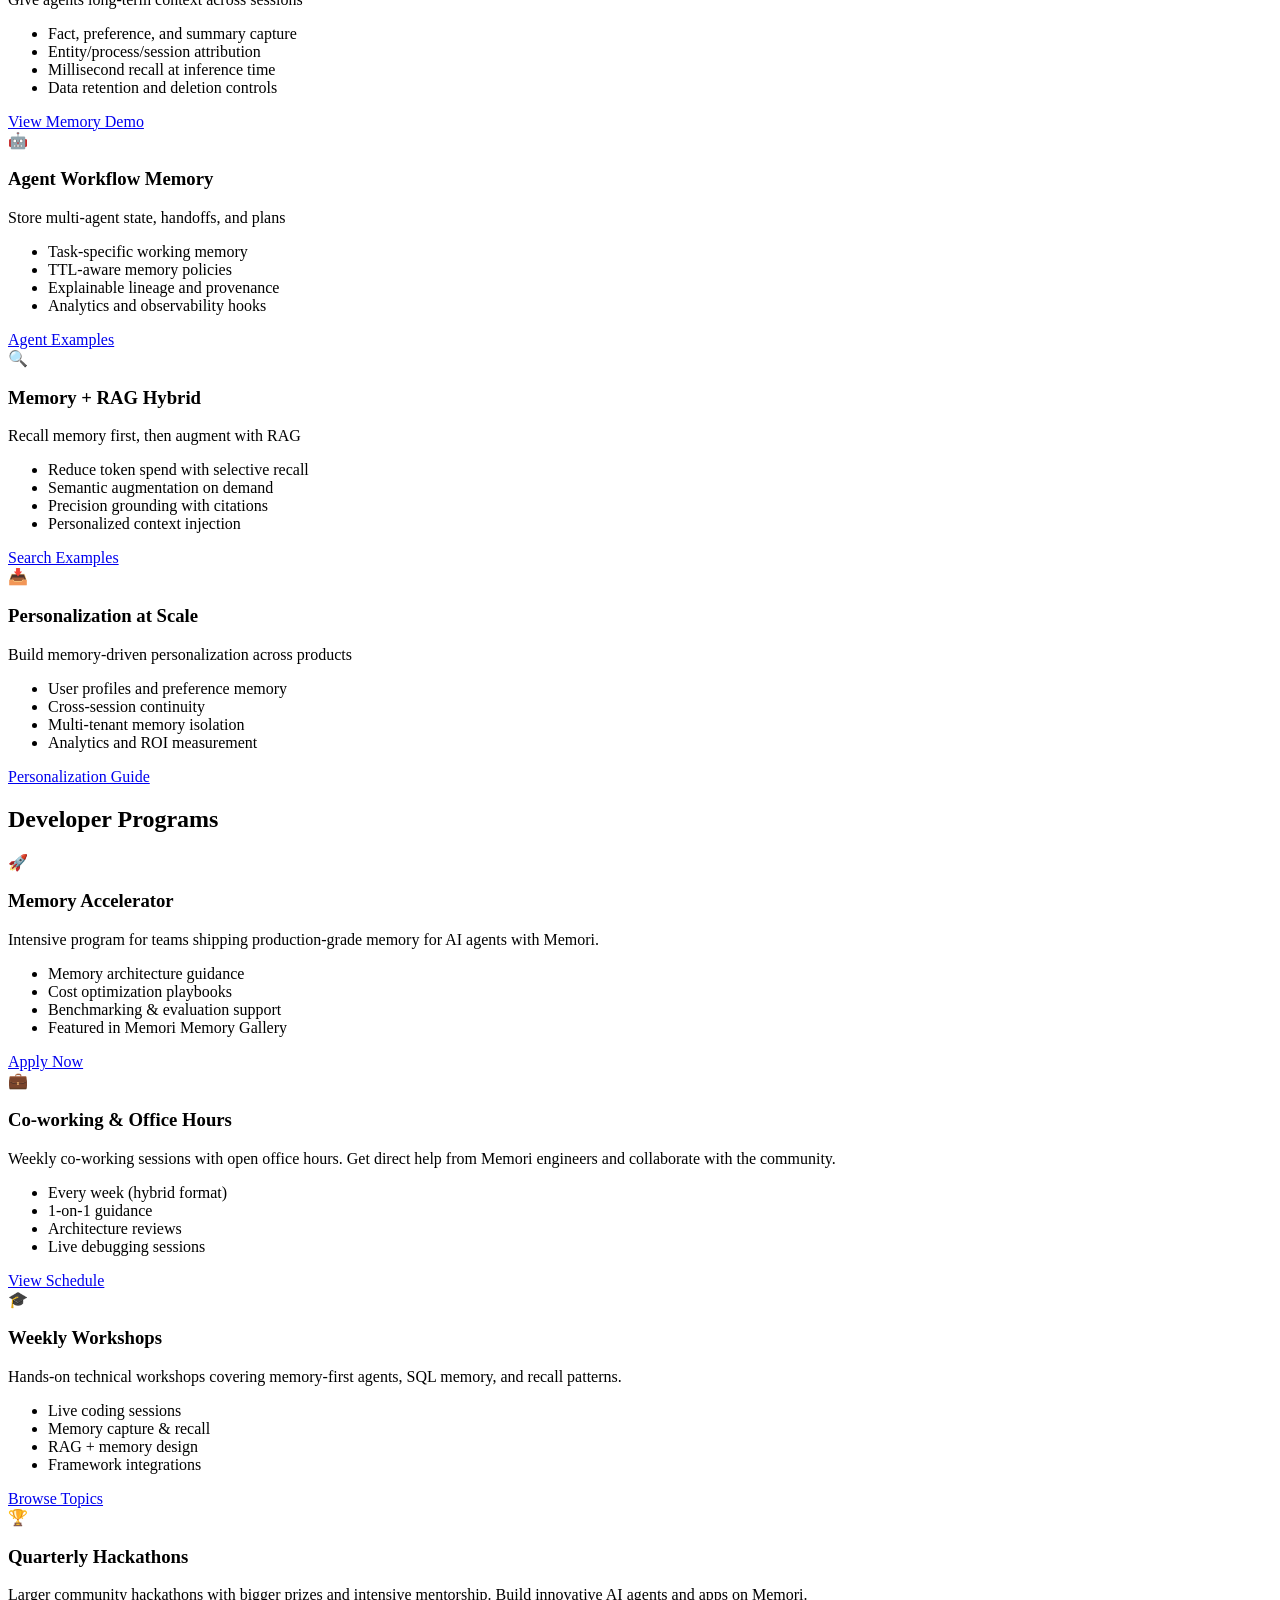
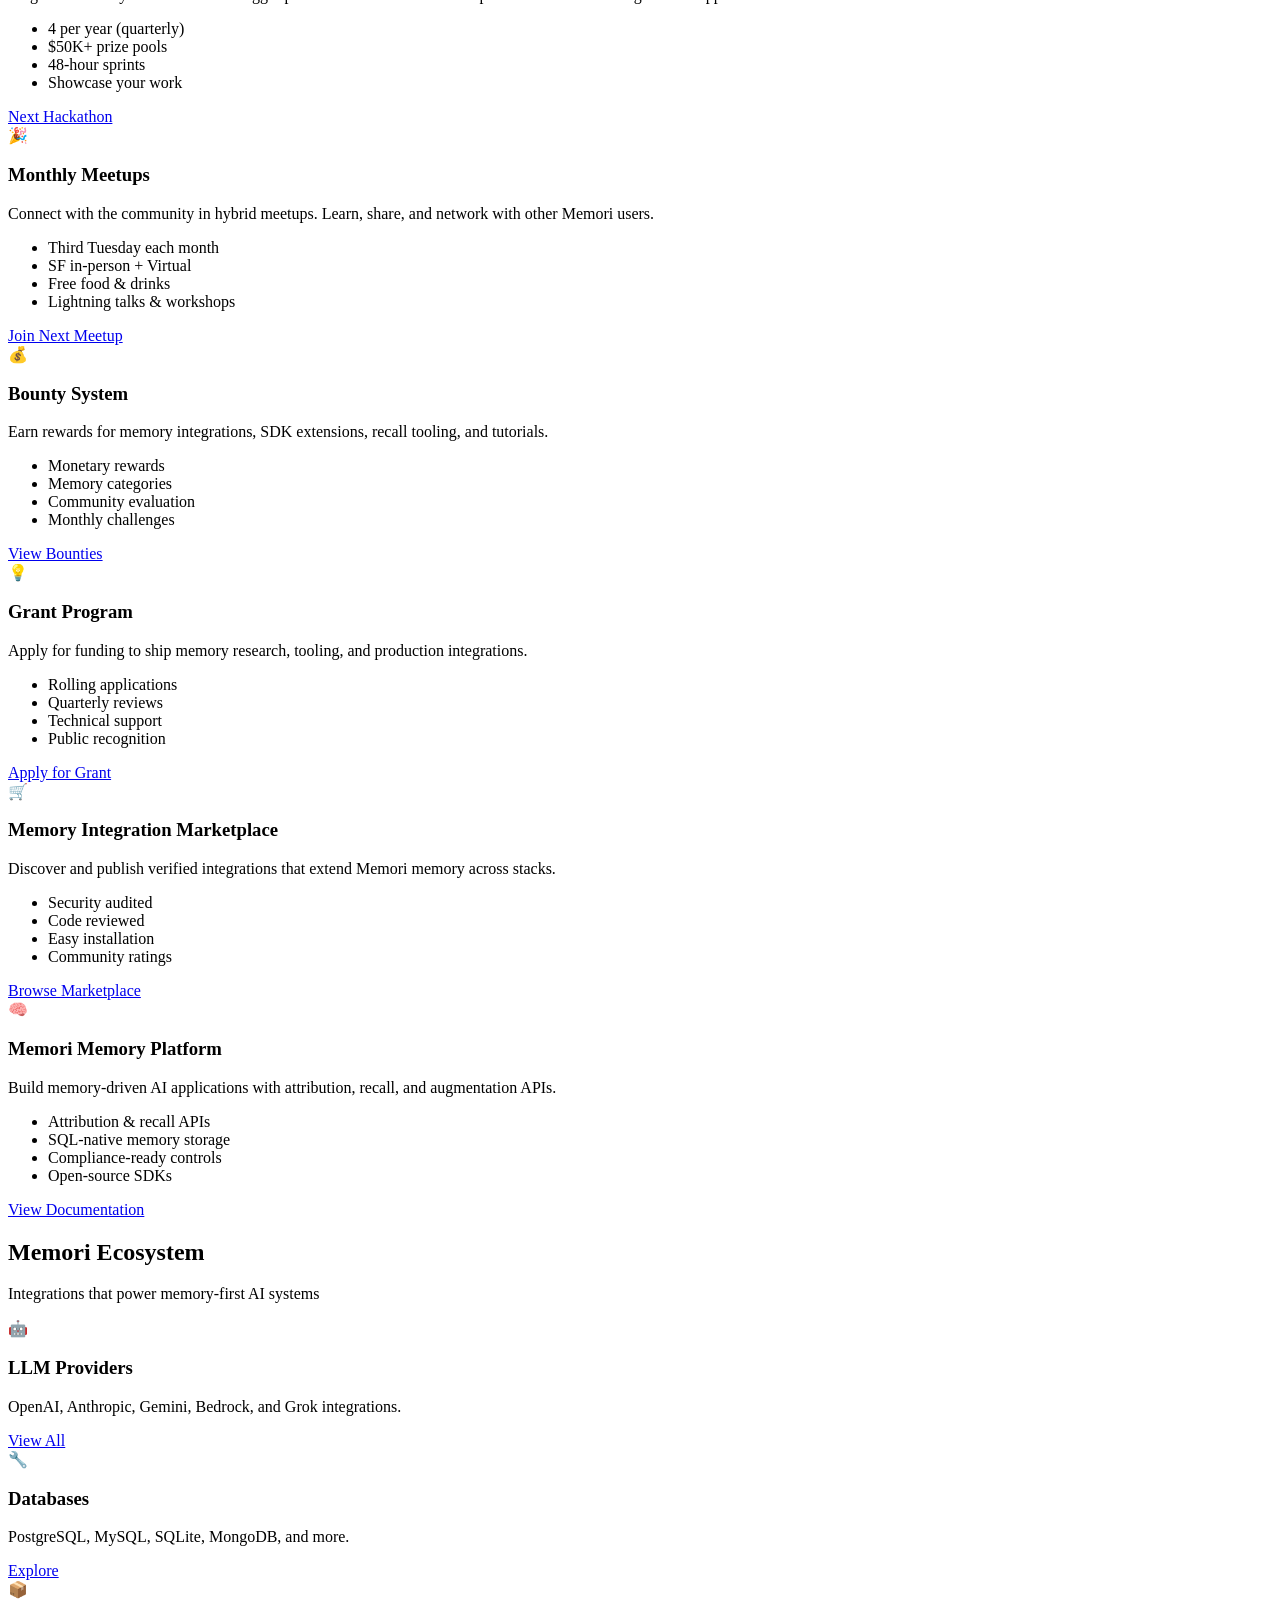
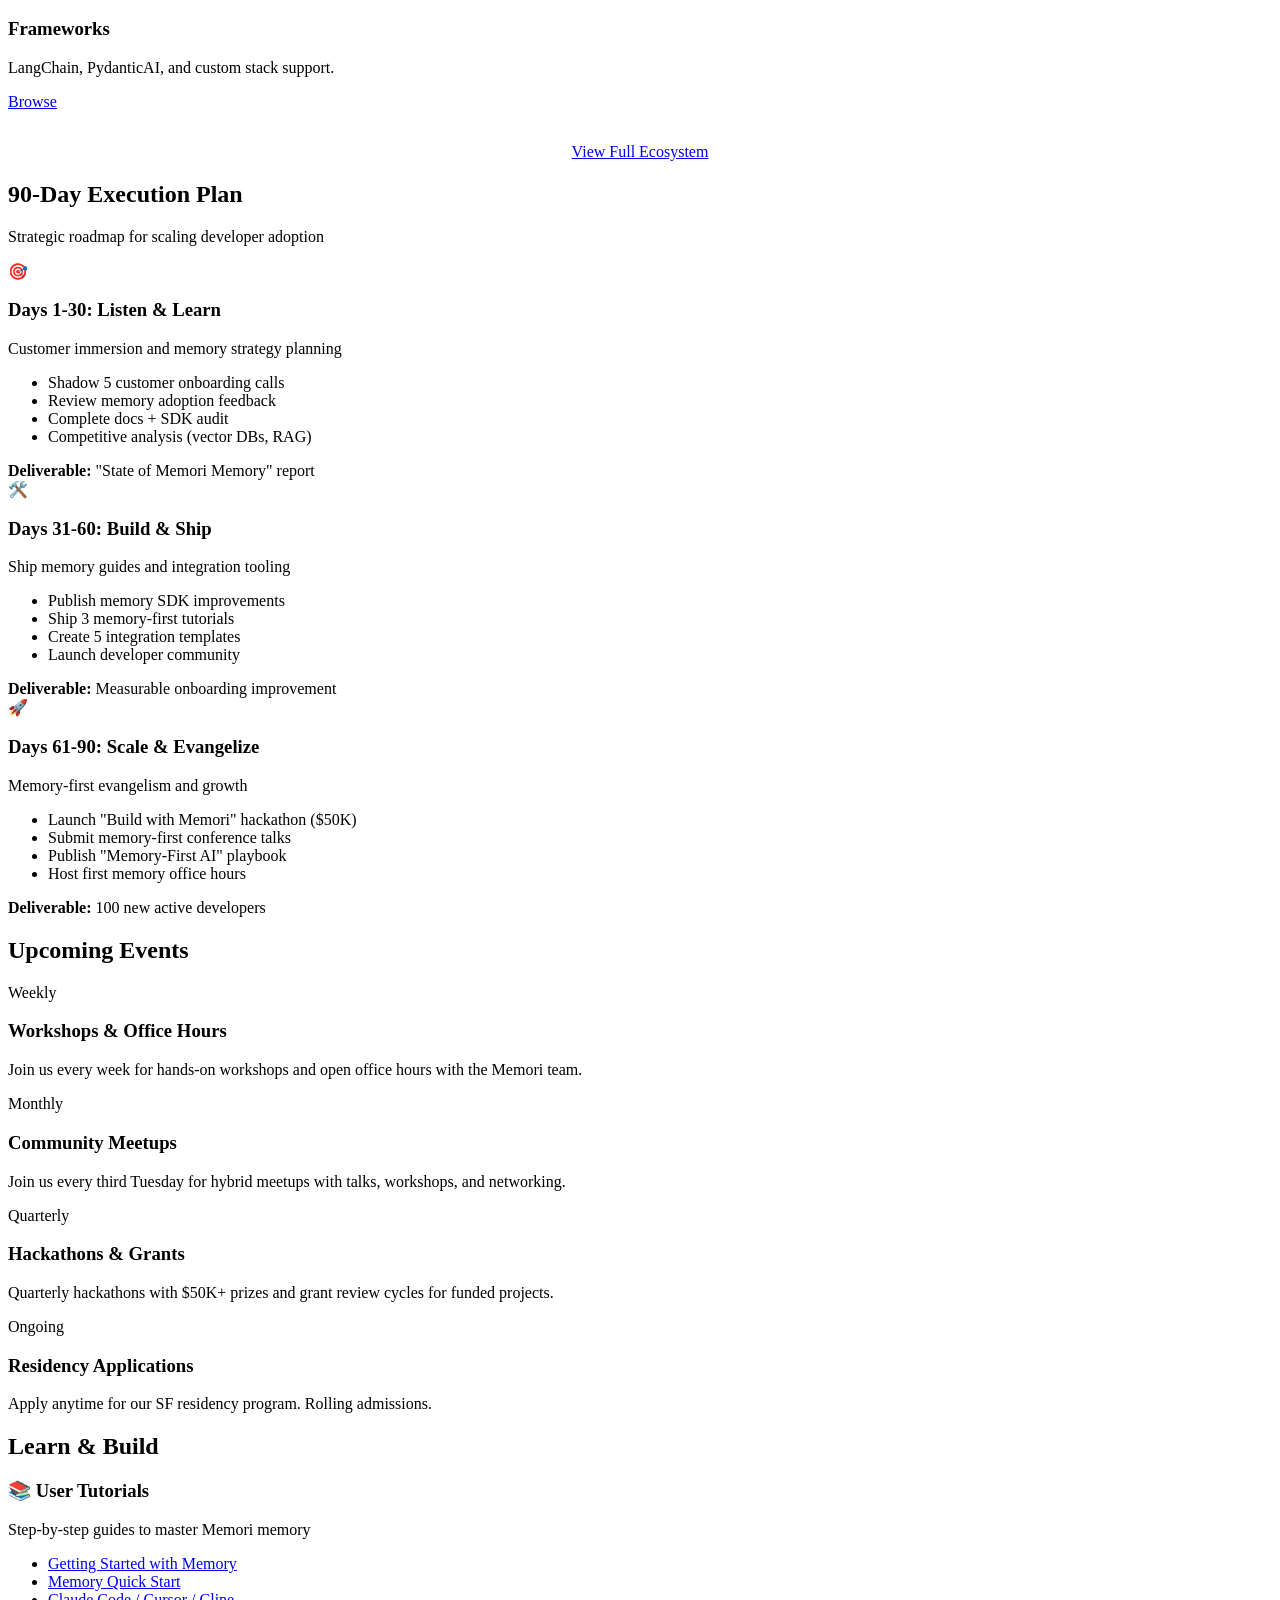
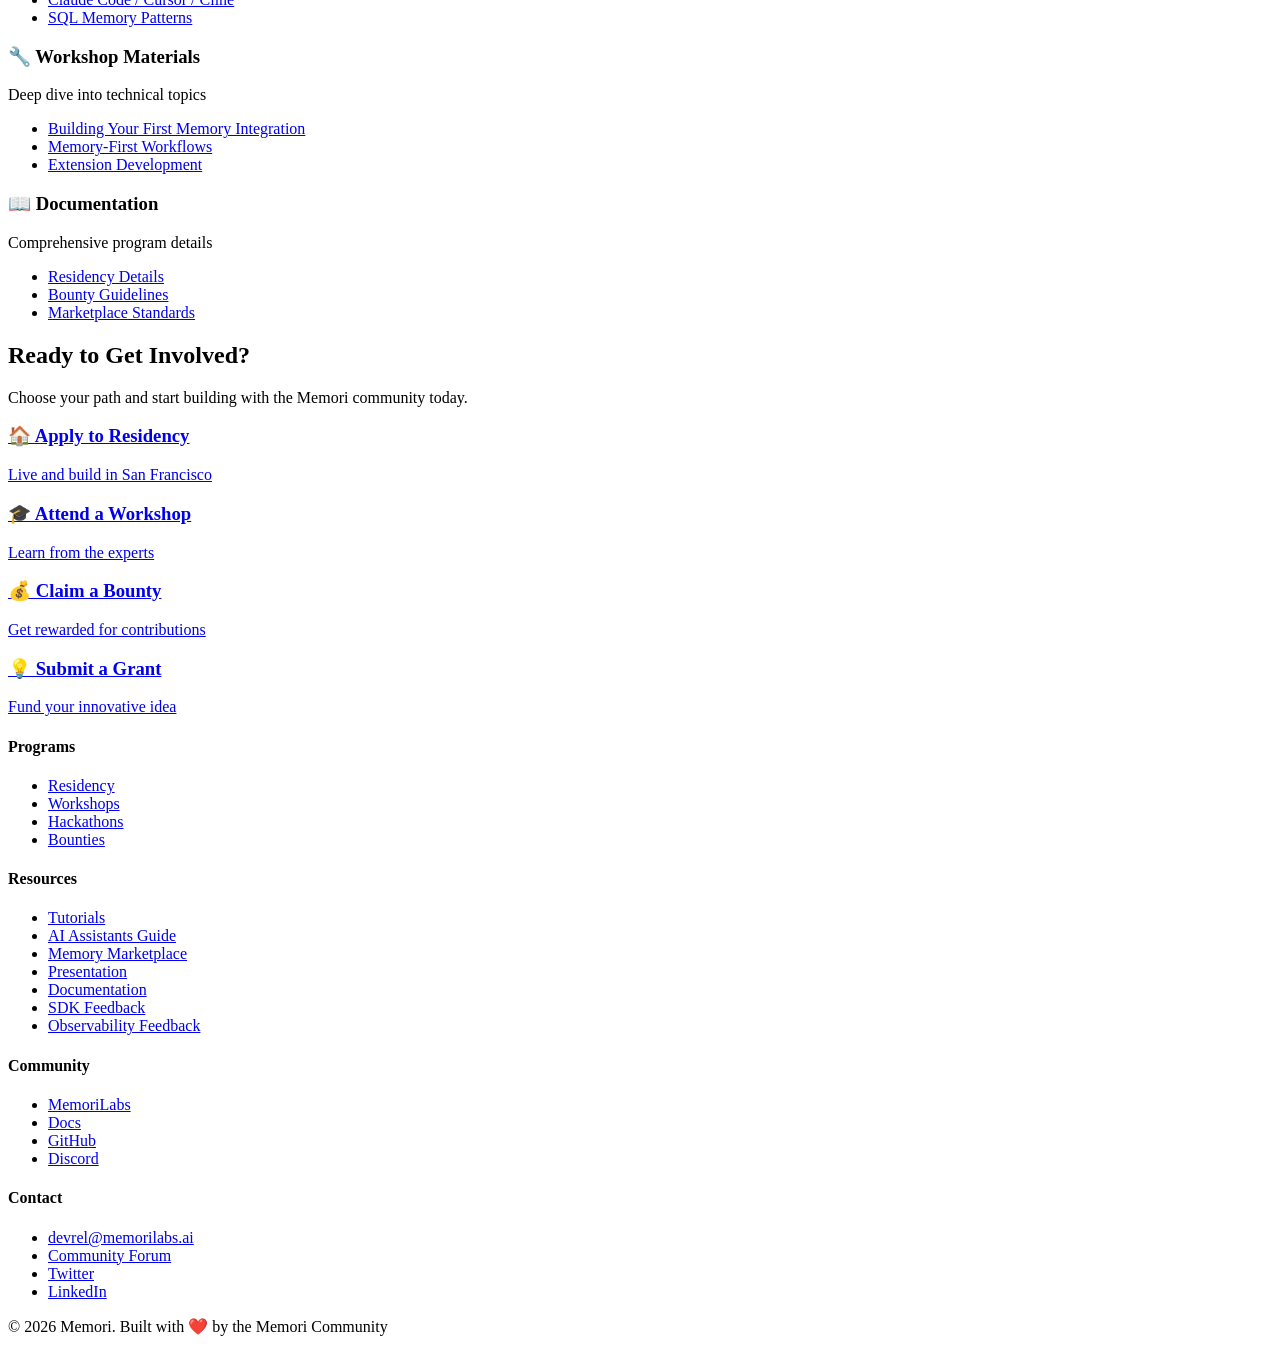
==== commit 2808663e: "Fix stats section with accurate claims Replace unverified stats (60-80% cost reduction, milliseconds" ====
--- a/index.html
+++ b/index.html
@@ -43,20 +43,20 @@
             
             <div class="stats">
                 <div class="stat-card">
-                    <h3>60-80%</h3>
-                    <p>LLM Cost Reduction</p>
+                    <h3>SQL-Native</h3>
+                    <p>Use Your Own Database</p>
                 </div>
                 <div class="stat-card">
-                    <h3>Milliseconds</h3>
-                    <p>Recall Latency</p>
+                    <h3>Zero Latency</h3>
+                    <p>Async Augmentation</p>
                 </div>
                 <div class="stat-card">
-                    <h3>15+</h3>
-                    <p>Databases Supported</p>
+                    <h3>Any LLM</h3>
+                    <p>Provider Agnostic</p>
                 </div>
                 <div class="stat-card">
-                    <h3>0-Config</h3>
-                    <p>Drop-In SDK</p>
+                    <h3>Drop-In</h3>
+                    <p>Simple SDK Integration</p>
                 </div>
             </div>
         </div>
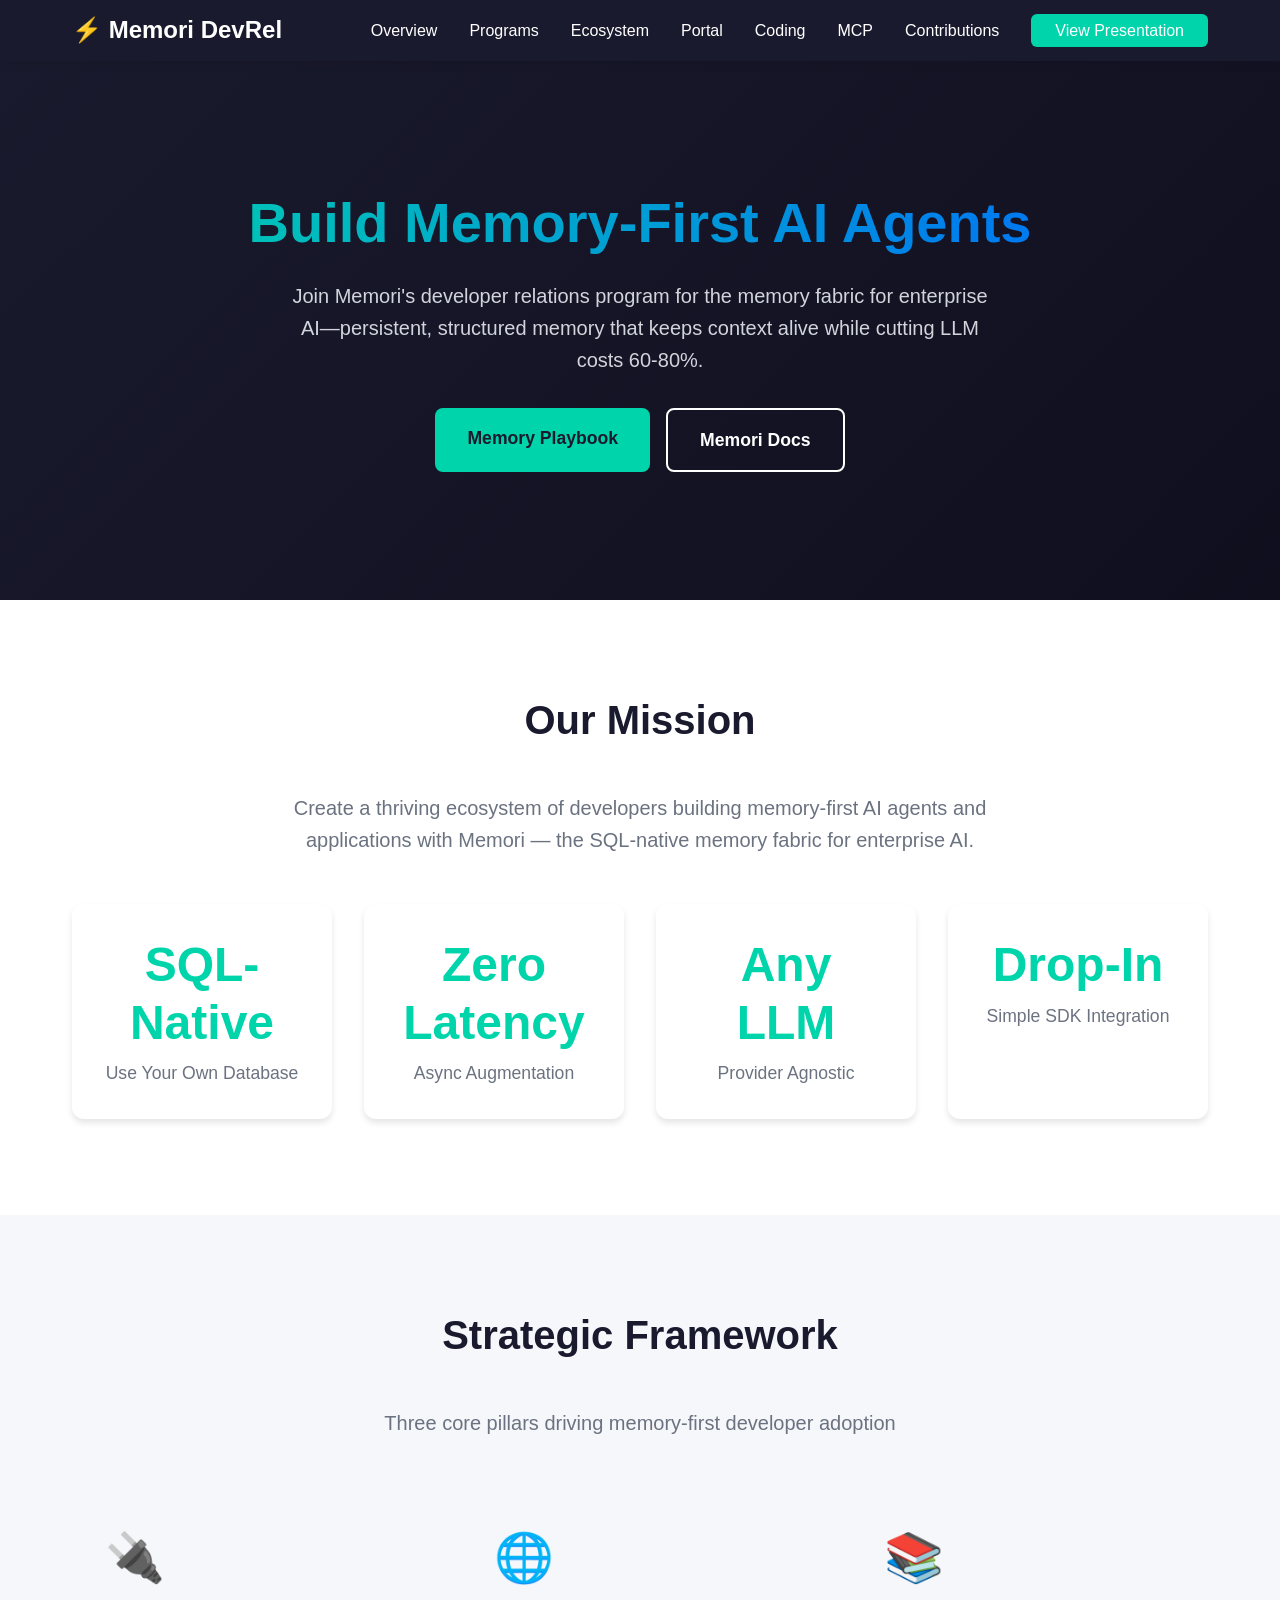
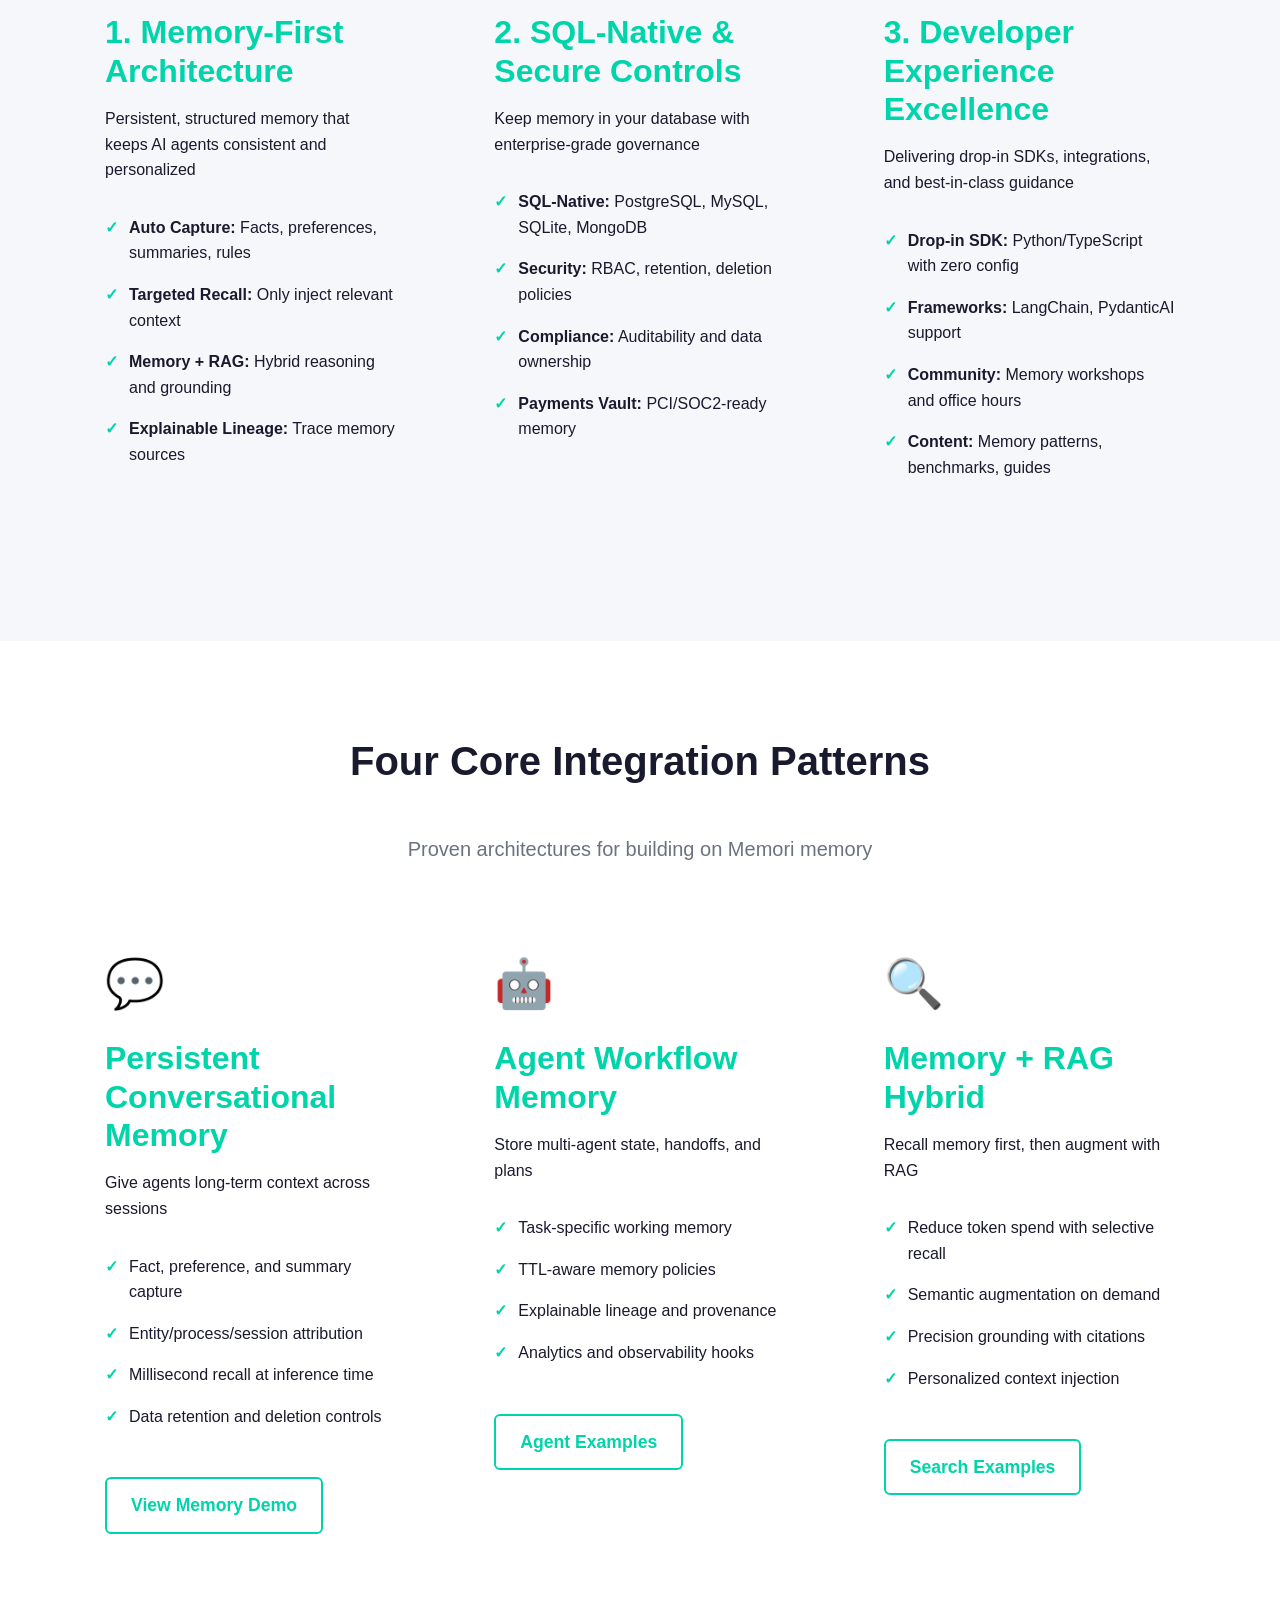
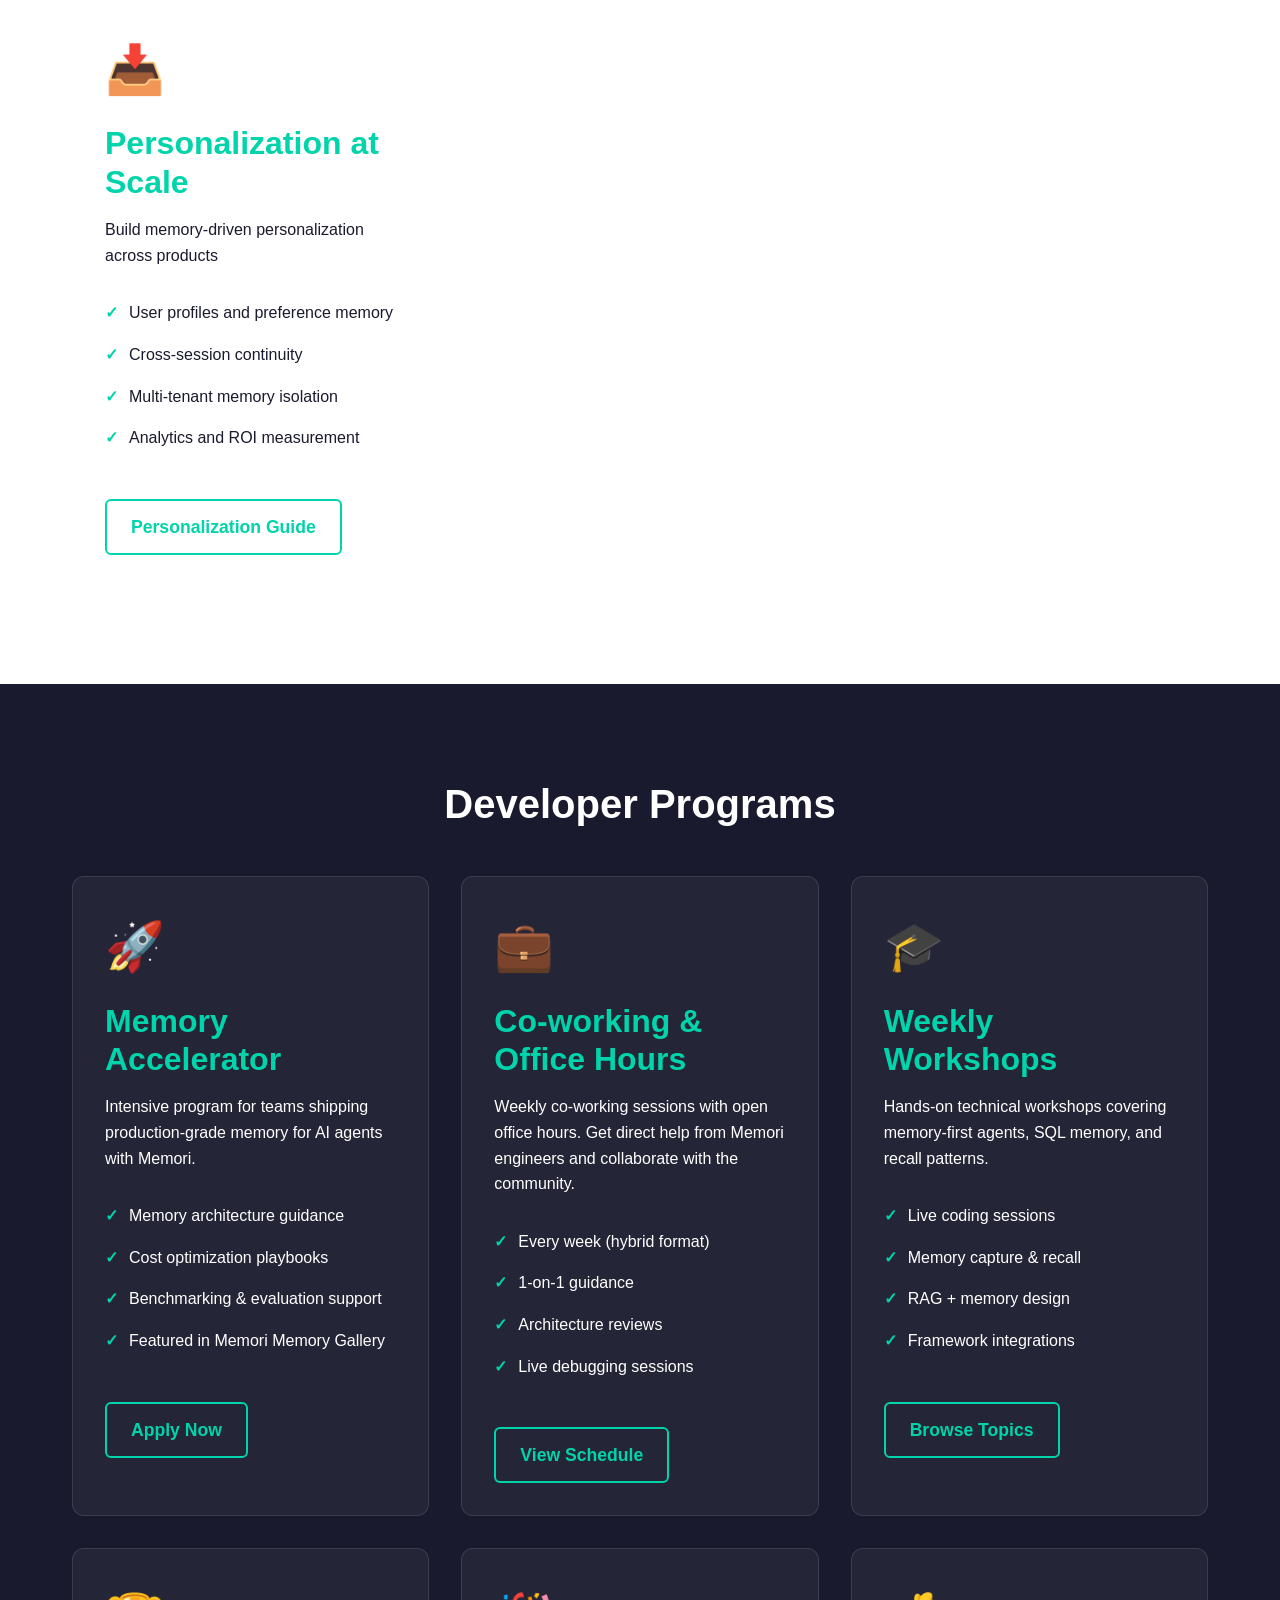
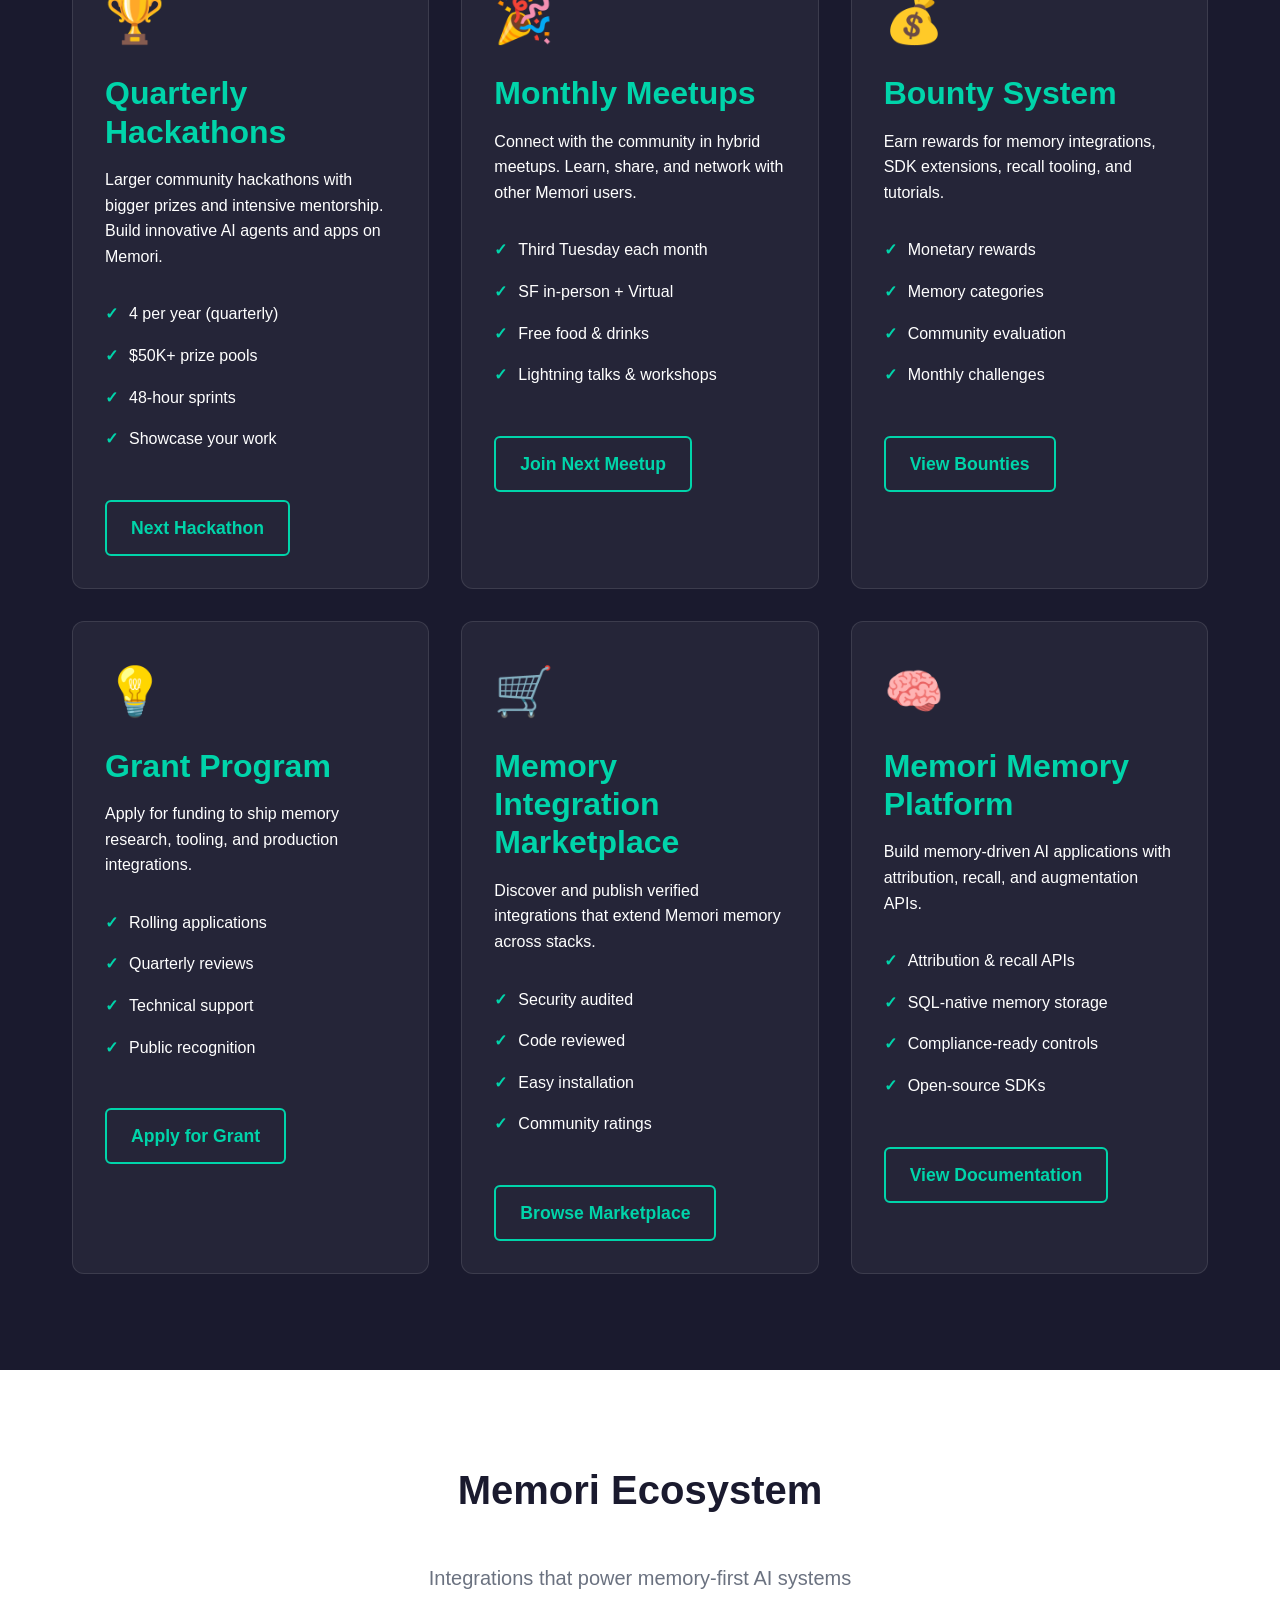
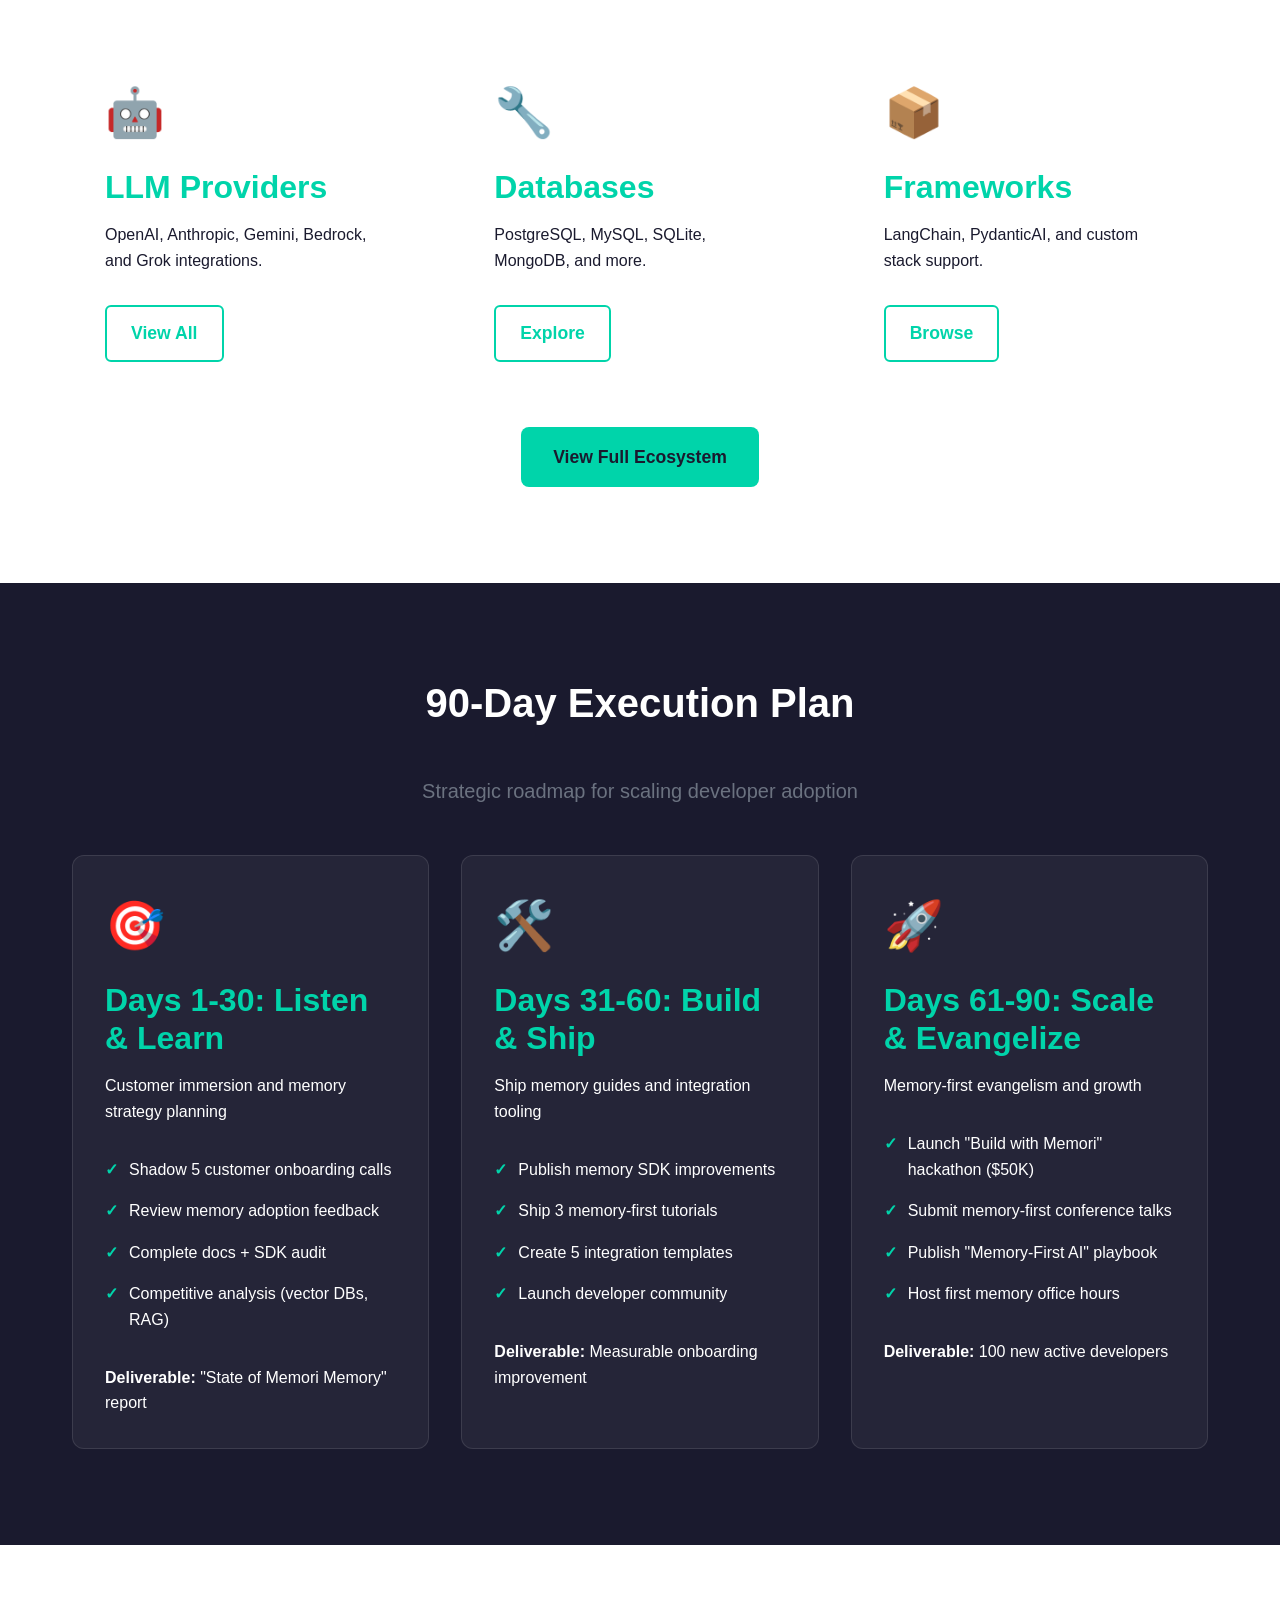
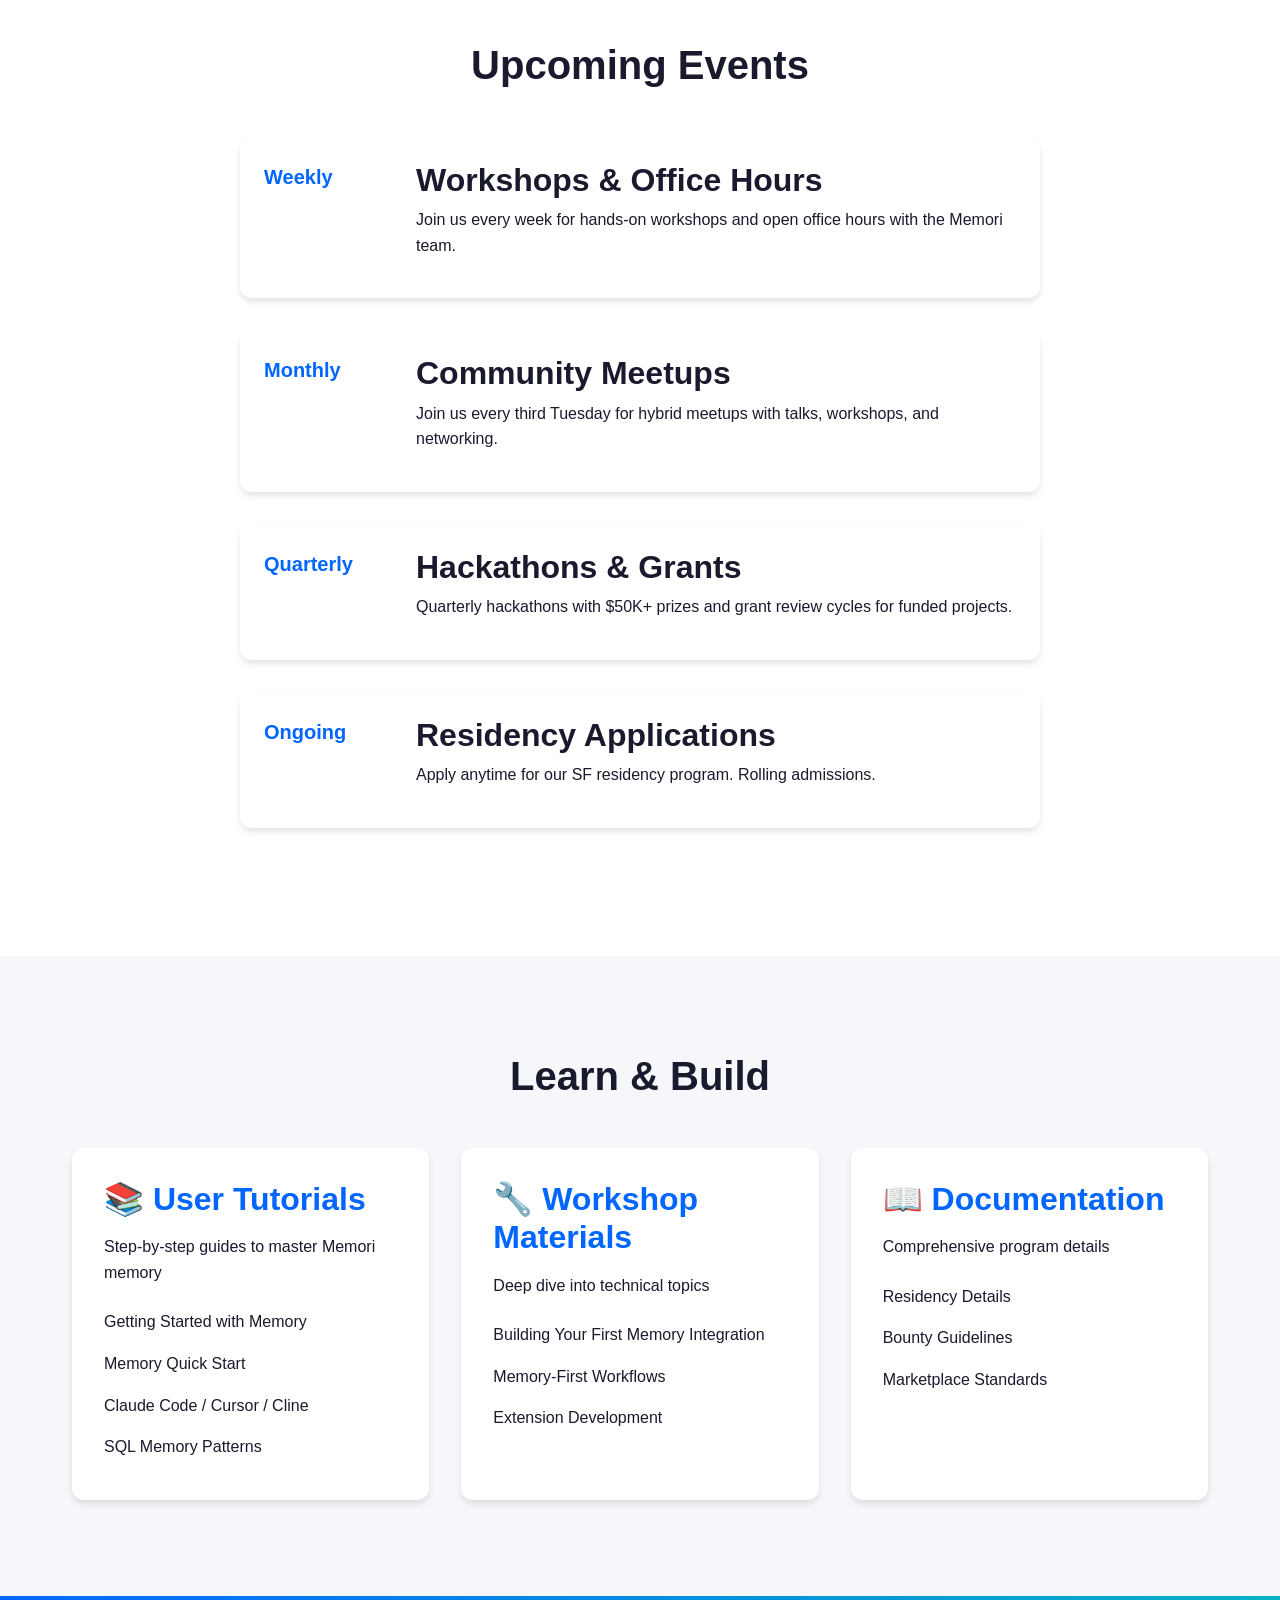
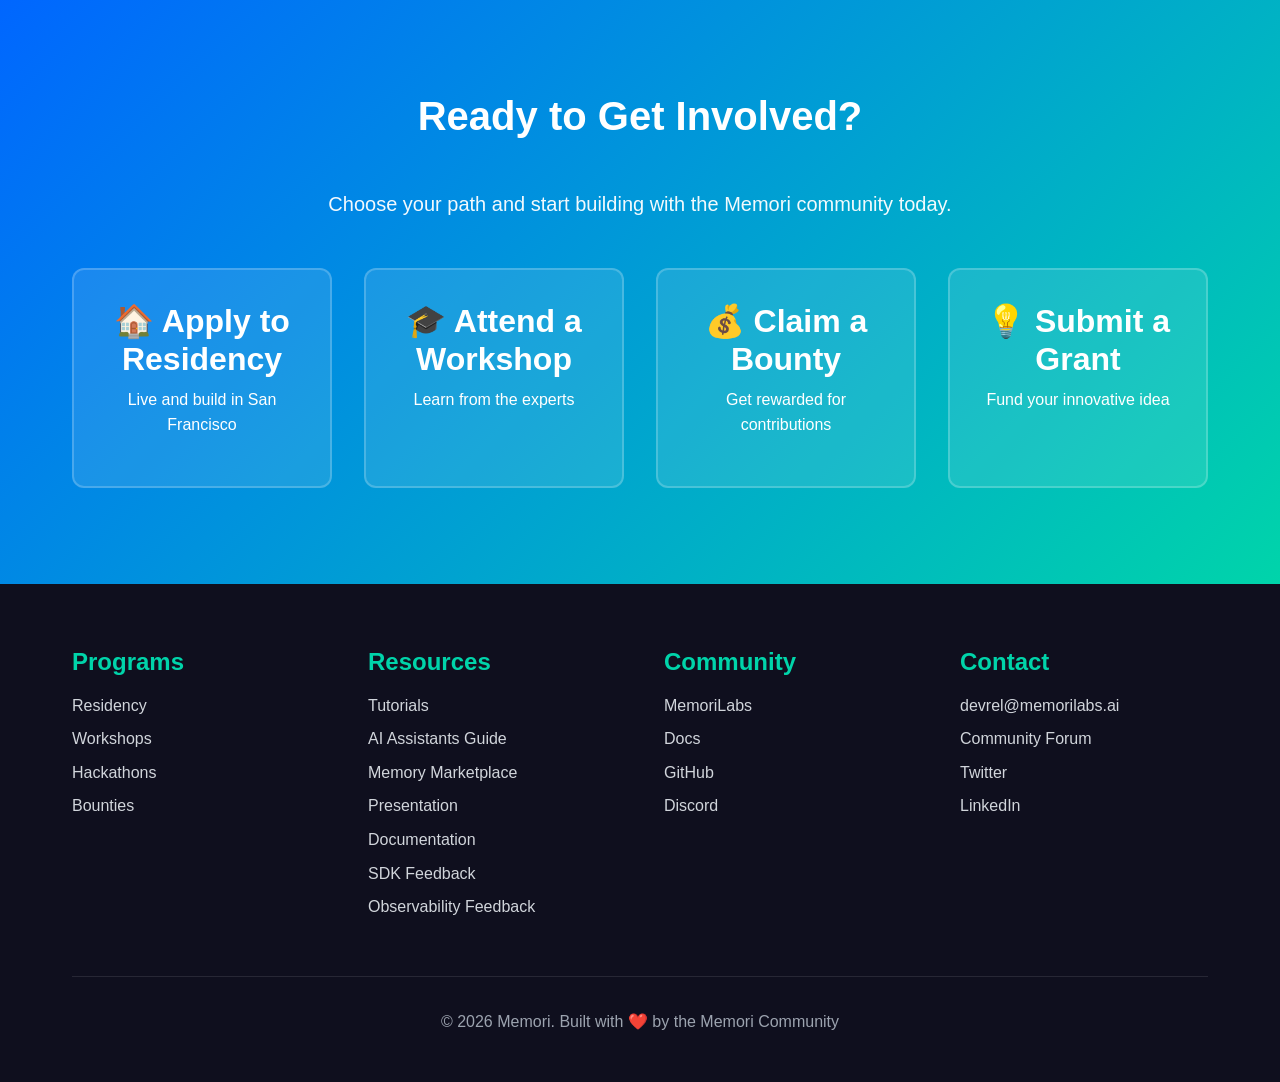
==== commit ed35dcbc: "Shorten nav labels: AI Assistants → Coding, MCP Server → MCP" ====
--- a/index.html
+++ b/index.html
@@ -17,8 +17,8 @@
                 <li><a href="#programs">Programs</a></li>
                 <li><a href="ecosystem.html">Ecosystem</a></li>
                 <li><a href="portal.html">Portal</a></li>
-                <li><a href="ai-assistants.html">AI Assistants</a></li>
-                <li><a href="memori-mcp.html">MCP Server</a></li>
+                <li><a href="ai-assistants.html">Coding</a></li>
+                <li><a href="memori-mcp.html">MCP</a></li>
                 <li><a href="contributions.html">Contributions</a></li>
                 <li><a href="presentation.html" class="cta-btn">View Presentation</a></li>
             </ul>
--- a/assets/css/style.css
+++ b/assets/css/style.css
@@ -0,0 +1,481 @@
+/* Warp DevRel Strategy - Main Stylesheet */
+
+:root {
+    --primary-color: #00d4aa;
+    --secondary-color: #0066ff;
+    --dark-bg: #1a1a2e;
+    --darker-bg: #0f0f1e;
+    --light-bg: #f5f7fa;
+    --text-dark: #1a1a2e;
+    --text-light: #ffffff;
+    --text-gray: #6b7280;
+    --border-color: #e5e7eb;
+    --success-color: #10b981;
+    --warning-color: #f59e0b;
+    --danger-color: #ef4444;
+}
+
+* {
+    margin: 0;
+    padding: 0;
+    box-sizing: border-box;
+}
+
+body {
+    font-family: -apple-system, BlinkMacSystemFont, 'Segoe UI', Roboto, Oxygen, Ubuntu, Cantarell, sans-serif;
+    line-height: 1.6;
+    color: var(--text-dark);
+    background-color: #ffffff;
+}
+
+/* Typography */
+h1, h2, h3, h4, h5, h6 {
+    font-weight: 700;
+    line-height: 1.2;
+    margin-bottom: 1rem;
+}
+
+h1 { font-size: 3rem; }
+h2 { font-size: 2.5rem; }
+h3 { font-size: 2rem; }
+h4 { font-size: 1.5rem; }
+
+p {
+    margin-bottom: 1rem;
+}
+
+a {
+    color: var(--secondary-color);
+    text-decoration: none;
+    transition: color 0.3s ease;
+}
+
+a:hover {
+    color: var(--primary-color);
+}
+
+.container {
+    max-width: 1200px;
+    margin: 0 auto;
+    padding: 0 2rem;
+}
+
+/* Header & Navigation */
+header {
+    background-color: var(--dark-bg);
+    color: var(--text-light);
+    padding: 1rem 0;
+    position: sticky;
+    top: 0;
+    z-index: 1000;
+    box-shadow: 0 2px 10px rgba(0, 0, 0, 0.1);
+}
+
+nav {
+    display: flex;
+    justify-content: space-between;
+    align-items: center;
+    max-width: 1200px;
+    margin: 0 auto;
+    padding: 0 2rem;
+}
+
+.logo h1 {
+    font-size: 1.5rem;
+    margin: 0;
+}
+
+.nav-links {
+    display: flex;
+    list-style: none;
+    gap: 2rem;
+    align-items: center;
+}
+
+.nav-links a {
+    color: var(--text-light);
+    font-weight: 500;
+    transition: color 0.3s ease;
+}
+
+.nav-links a:hover {
+    color: var(--primary-color);
+}
+
+.cta-btn {
+    background-color: var(--primary-color);
+    color: var(--text-dark);
+    padding: 0.5rem 1.5rem;
+    border-radius: 6px;
+    font-weight: 600;
+    white-space: nowrap;
+    transition: transform 0.2s ease, background-color 0.3s ease;
+}
+
+.cta-btn:hover {
+    background-color: #00b891;
+    transform: translateY(-2px);
+}
+
+/* Hero Section */
+.hero {
+    background: linear-gradient(135deg, var(--dark-bg) 0%, var(--darker-bg) 100%);
+    color: var(--text-light);
+    padding: 8rem 2rem;
+    text-align: center;
+}
+
+.hero-content h1 {
+    font-size: 3.5rem;
+    margin-bottom: 1.5rem;
+    background: linear-gradient(to right, var(--primary-color), var(--secondary-color));
+    -webkit-background-clip: text;
+    -webkit-text-fill-color: transparent;
+    background-clip: text;
+}
+
+.hero-content p {
+    font-size: 1.25rem;
+    color: #d1d5db;
+    max-width: 700px;
+    margin: 0 auto 2rem;
+}
+
+.hero-buttons {
+    display: flex;
+    gap: 1rem;
+    justify-content: center;
+    flex-wrap: wrap;
+}
+
+.btn {
+    padding: 1rem 2rem;
+    border-radius: 8px;
+    font-weight: 600;
+    font-size: 1.1rem;
+    transition: all 0.3s ease;
+    display: inline-block;
+}
+
+.btn-primary {
+    background-color: var(--primary-color);
+    color: var(--text-dark);
+}
+
+.btn-primary:hover {
+    background-color: #00b891;
+    transform: translateY(-2px);
+    box-shadow: 0 10px 25px rgba(0, 212, 170, 0.3);
+}
+
+.btn-secondary {
+    background-color: transparent;
+    color: var(--text-light);
+    border: 2px solid var(--text-light);
+}
+
+.btn-secondary:hover {
+    background-color: var(--text-light);
+    color: var(--text-dark);
+}
+
+/* Sections */
+.section {
+    padding: 6rem 2rem;
+}
+
+.section h2 {
+    text-align: center;
+    margin-bottom: 3rem;
+}
+
+.lead {
+    font-size: 1.25rem;
+    text-align: center;
+    color: var(--text-gray);
+    max-width: 800px;
+    margin: 0 auto 3rem;
+}
+
+.bg-dark {
+    background-color: var(--dark-bg);
+    color: var(--text-light);
+}
+
+.bg-light {
+    background-color: var(--light-bg);
+}
+
+/* Stats */
+.stats {
+    display: grid;
+    grid-template-columns: repeat(auto-fit, minmax(200px, 1fr));
+    gap: 2rem;
+    margin-top: 3rem;
+}
+
+.stat-card {
+    text-align: center;
+    padding: 2rem;
+    background-color: white;
+    border-radius: 12px;
+    box-shadow: 0 4px 6px rgba(0, 0, 0, 0.1);
+    transition: transform 0.3s ease;
+}
+
+.stat-card:hover {
+    transform: translateY(-5px);
+}
+
+.stat-card h3 {
+    font-size: 3rem;
+    color: var(--primary-color);
+    margin-bottom: 0.5rem;
+}
+
+.stat-card p {
+    font-size: 1.1rem;
+    color: var(--text-gray);
+    margin: 0;
+}
+
+/* Programs Grid */
+.programs-grid {
+    display: grid;
+    grid-template-columns: repeat(auto-fit, minmax(350px, 1fr));
+    gap: 2rem;
+}
+
+.program-card {
+    background-color: rgba(255, 255, 255, 0.05);
+    padding: 2rem;
+    border-radius: 12px;
+    border: 1px solid rgba(255, 255, 255, 0.1);
+    transition: all 0.3s ease;
+}
+
+.program-card:hover {
+    background-color: rgba(255, 255, 255, 0.08);
+    transform: translateY(-5px);
+    box-shadow: 0 10px 30px rgba(0, 0, 0, 0.3);
+}
+
+.program-icon {
+    font-size: 3rem;
+    margin-bottom: 1rem;
+}
+
+.program-card h3 {
+    margin-bottom: 1rem;
+    color: var(--primary-color);
+}
+
+.program-features {
+    list-style: none;
+    margin: 1.5rem 0;
+}
+
+.program-features li {
+    padding: 0.5rem 0;
+    padding-left: 1.5rem;
+    position: relative;
+}
+
+.program-features li:before {
+    content: "✓";
+    position: absolute;
+    left: 0;
+    color: var(--primary-color);
+    font-weight: bold;
+}
+
+.btn-outline {
+    display: inline-block;
+    padding: 0.75rem 1.5rem;
+    border: 2px solid var(--primary-color);
+    color: var(--primary-color);
+    border-radius: 6px;
+    margin-top: 1rem;
+    transition: all 0.3s ease;
+}
+
+.btn-outline:hover {
+    background-color: var(--primary-color);
+    color: var(--text-dark);
+}
+
+/* Events Timeline */
+.events-timeline {
+    max-width: 800px;
+    margin: 0 auto;
+}
+
+.event-item {
+    display: flex;
+    gap: 2rem;
+    margin-bottom: 2rem;
+    padding: 1.5rem;
+    background-color: white;
+    border-radius: 12px;
+    box-shadow: 0 4px 6px rgba(0, 0, 0, 0.1);
+}
+
+.event-date {
+    flex-shrink: 0;
+    width: 120px;
+    font-weight: 700;
+    font-size: 1.25rem;
+    color: var(--secondary-color);
+}
+
+.event-details h3 {
+    margin-bottom: 0.5rem;
+}
+
+/* Tutorial Grid */
+.tutorial-grid {
+    display: grid;
+    grid-template-columns: repeat(auto-fit, minmax(300px, 1fr));
+    gap: 2rem;
+}
+
+.tutorial-card {
+    background-color: white;
+    padding: 2rem;
+    border-radius: 12px;
+    box-shadow: 0 4px 6px rgba(0, 0, 0, 0.1);
+}
+
+.tutorial-card h3 {
+    margin-bottom: 1rem;
+    color: var(--secondary-color);
+}
+
+.tutorial-card ul {
+    list-style: none;
+}
+
+.tutorial-card li {
+    padding: 0.5rem 0;
+}
+
+.tutorial-card a {
+    color: var(--text-dark);
+    font-weight: 500;
+}
+
+.tutorial-card a:hover {
+    color: var(--secondary-color);
+}
+
+/* CTA Section */
+.cta-section {
+    background: linear-gradient(135deg, var(--secondary-color) 0%, var(--primary-color) 100%);
+    color: var(--text-light);
+    text-align: center;
+}
+
+.cta-section h2 {
+    color: var(--text-light);
+}
+
+.cta-section .lead {
+    color: var(--text-light);
+    opacity: 0.95;
+}
+
+.cta-grid {
+    display: grid;
+    grid-template-columns: repeat(auto-fit, minmax(250px, 1fr));
+    gap: 2rem;
+    margin-top: 3rem;
+}
+
+.cta-card {
+    background-color: rgba(255, 255, 255, 0.1);
+    padding: 2rem;
+    border-radius: 12px;
+    border: 2px solid rgba(255, 255, 255, 0.2);
+    transition: all 0.3s ease;
+    color: var(--text-light);
+}
+
+.cta-card:hover {
+    background-color: rgba(255, 255, 255, 0.2);
+    transform: translateY(-5px);
+    box-shadow: 0 10px 30px rgba(0, 0, 0, 0.2);
+    color: var(--text-light);
+}
+
+.cta-card h3 {
+    margin-bottom: 0.5rem;
+}
+
+/* Footer */
+footer {
+    background-color: var(--darker-bg);
+    color: var(--text-light);
+    padding: 4rem 2rem 2rem;
+}
+
+.footer-content {
+    display: grid;
+    grid-template-columns: repeat(auto-fit, minmax(200px, 1fr));
+    gap: 3rem;
+    max-width: 1200px;
+    margin: 0 auto 3rem;
+}
+
+.footer-section h4 {
+    margin-bottom: 1rem;
+    color: var(--primary-color);
+}
+
+.footer-section ul {
+    list-style: none;
+}
+
+.footer-section li {
+    margin-bottom: 0.5rem;
+}
+
+.footer-section a {
+    color: #d1d5db;
+}
+
+.footer-section a:hover {
+    color: var(--primary-color);
+}
+
+.footer-bottom {
+    text-align: center;
+    padding-top: 2rem;
+    border-top: 1px solid rgba(255, 255, 255, 0.1);
+    color: #9ca3af;
+}
+
+/* Responsive Design */
+@media (max-width: 768px) {
+    h1 { font-size: 2rem; }
+    h2 { font-size: 1.75rem; }
+    h3 { font-size: 1.5rem; }
+    
+    .hero-content h1 {
+        font-size: 2.5rem;
+    }
+    
+    .nav-links {
+        display: none;
+    }
+    
+    .programs-grid,
+    .tutorial-grid,
+    .cta-grid {
+        grid-template-columns: 1fr;
+    }
+    
+    .event-item {
+        flex-direction: column;
+        gap: 1rem;
+    }
+}
